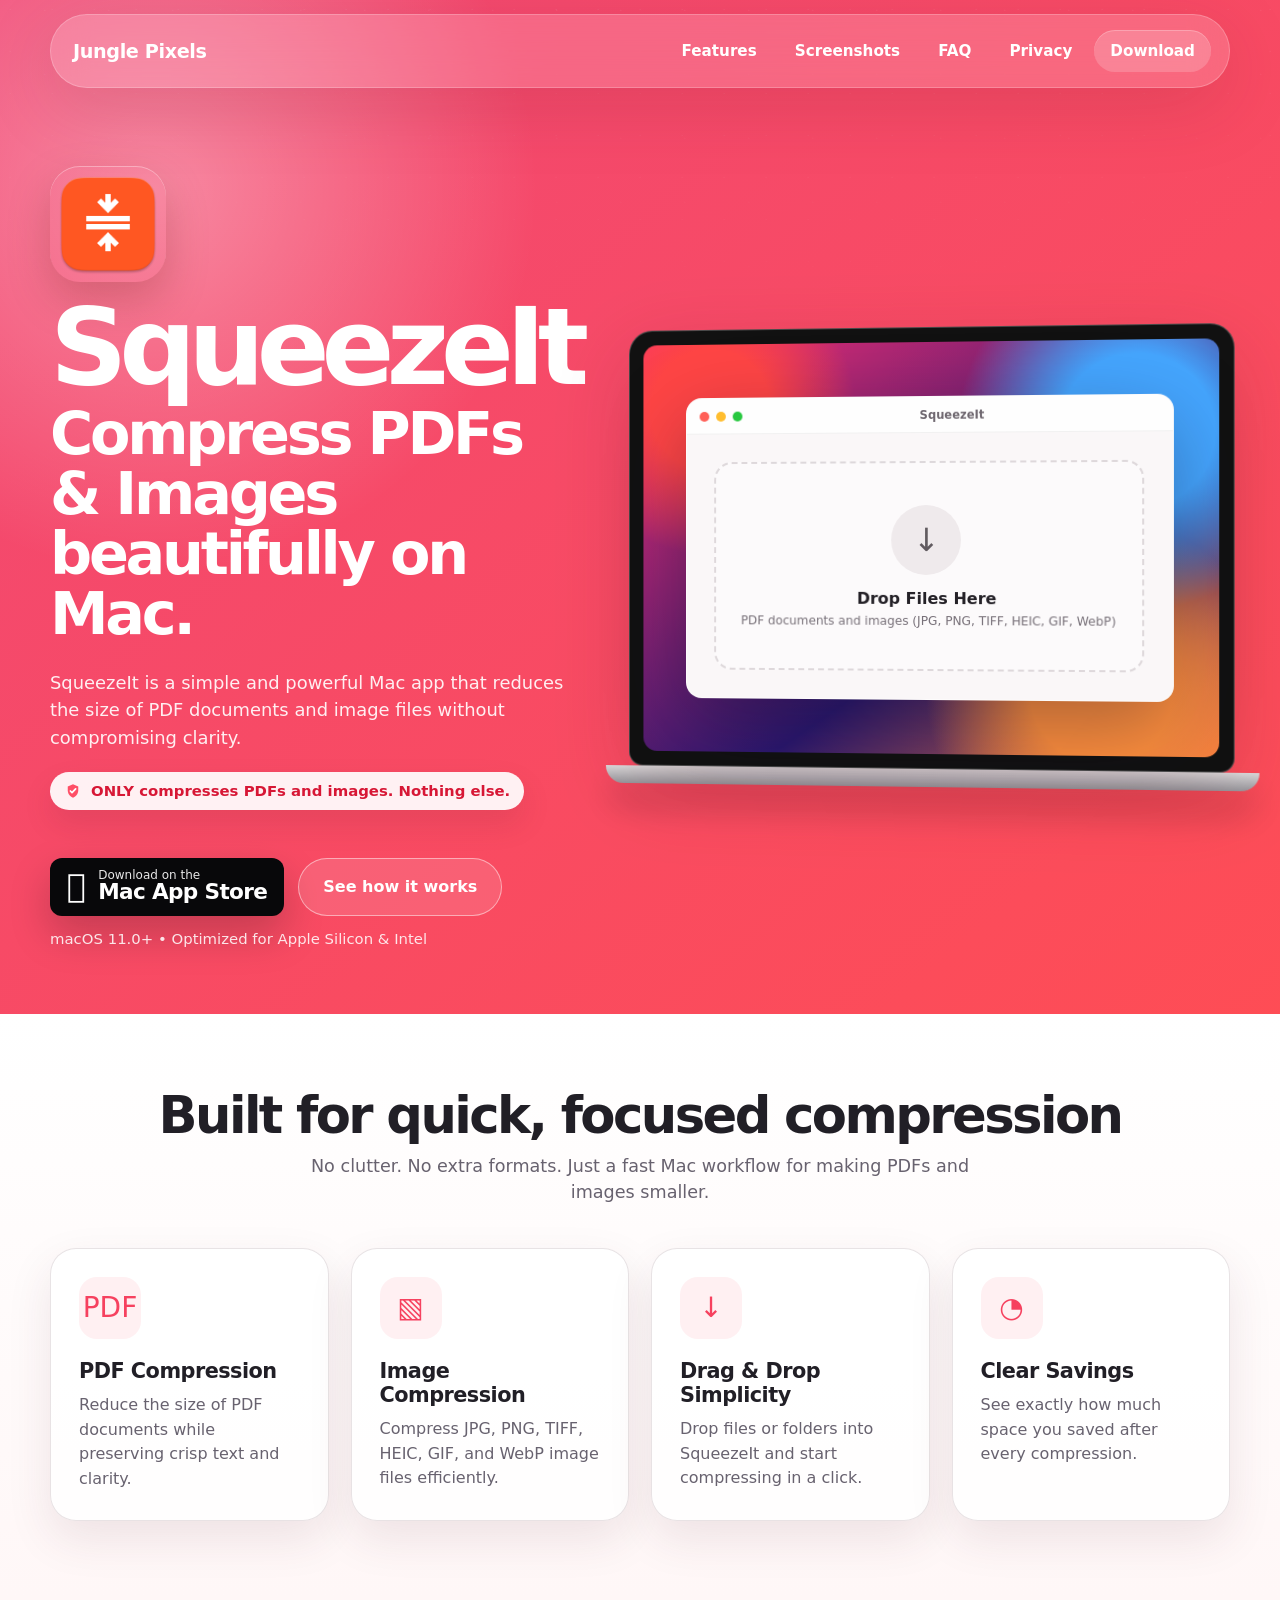
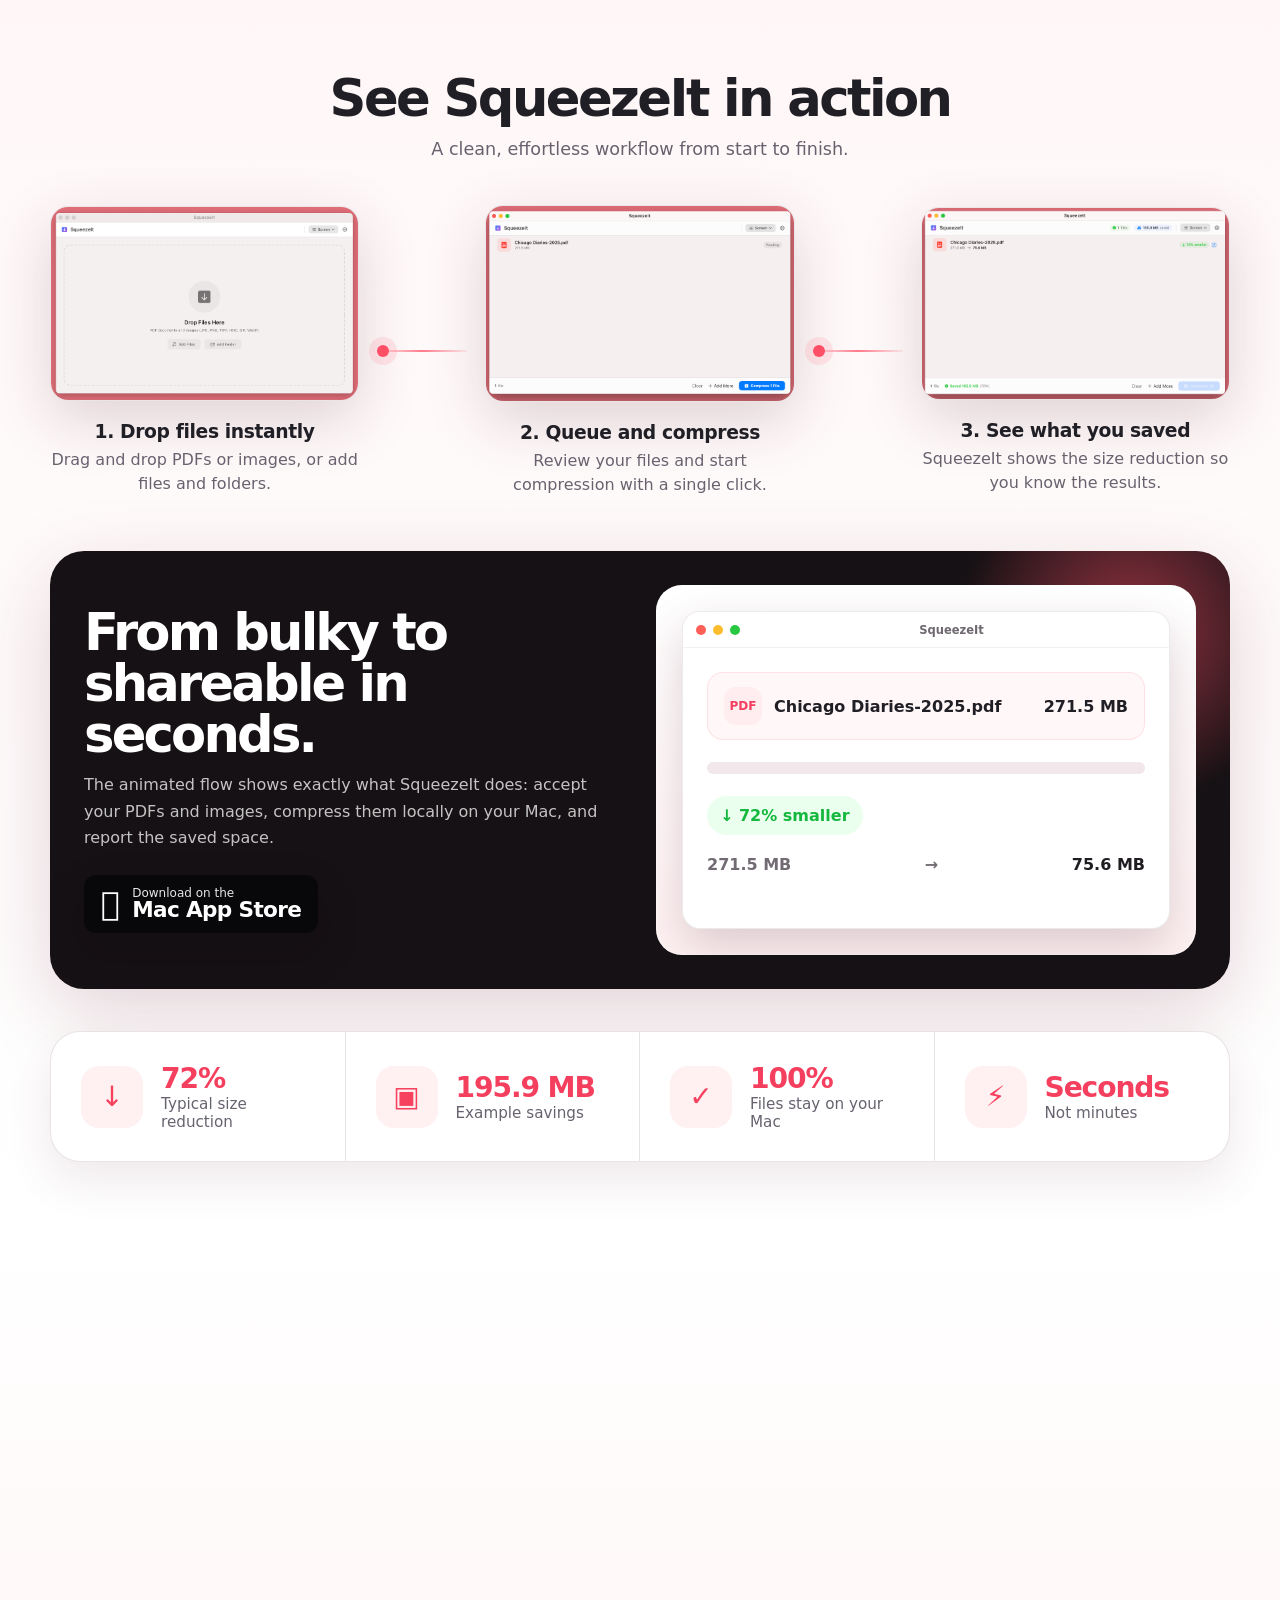
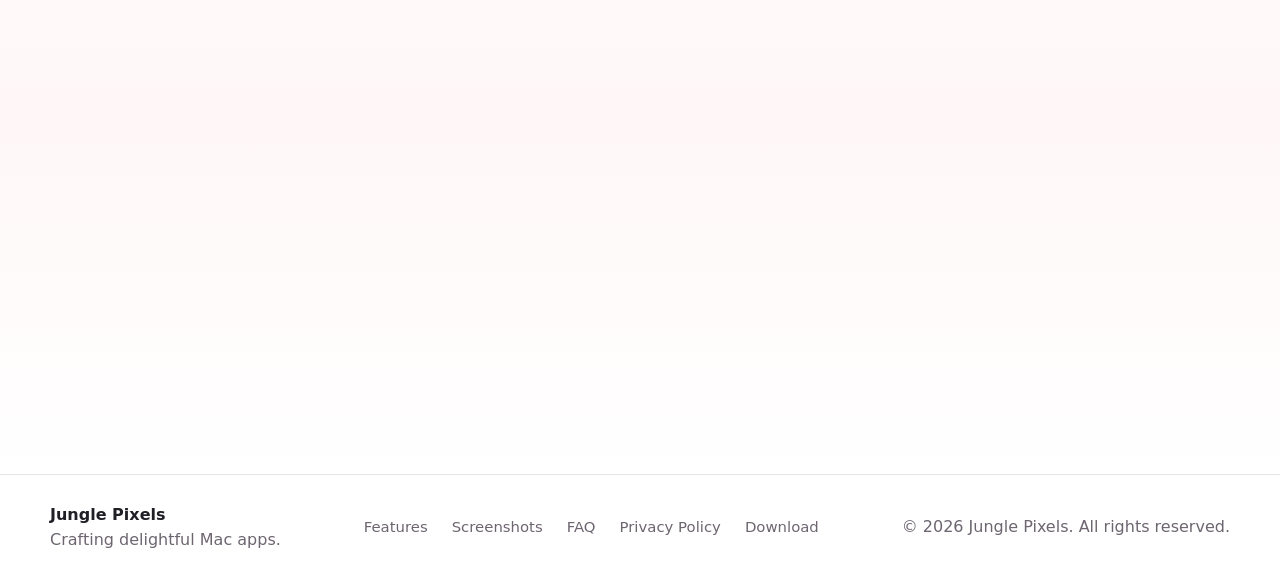
==== index.html @ d29cb360 "Update index.html" ====
<!doctype html>
<html lang="en">
<head>
  <meta charset="utf-8" />
  <meta name="viewport" content="width=device-width, initial-scale=1" />
  <meta name="description" content="SqueezeIt by Jungle Pixels compresses PDF documents and images beautifully on Mac." />
  <meta name="theme-color" content="#ff4f66" />
  <title>SqueezeIt — Compress PDFs & Images beautifully on Mac</title>

  <meta property="og:title" content="SqueezeIt — Compress PDFs & Images beautifully on Mac" />
  <meta property="og:description" content="A simple, private Mac app for reducing PDF and image file sizes in seconds." />
  <meta property="og:type" content="website" />

  <style>
    :root {
      --coral: #ff4f66;
      --coral-2: #ff6b4a;
      --orange: #ff5427;
      --rose: #ec4565;
      --ink: #211f26;
      --muted: #68626f;
      --soft: #fff5f5;
      --card: rgba(255,255,255,.84);
      --line: rgba(80, 45, 55, .13);
      --shadow: 0 24px 80px rgba(97, 24, 46, .18);
      --shadow-soft: 0 18px 45px rgba(91, 40, 55, .10);
      --radius: 30px;
      --max: 1180px;
    }

    * { box-sizing: border-box; }
    html { scroll-behavior: smooth; }
    body {
      margin: 0;
      font-family: ui-sans-serif, system-ui, -apple-system, BlinkMacSystemFont, "SF Pro Display", "Segoe UI", sans-serif;
      color: var(--ink);
      background:
        radial-gradient(circle at 12% 5%, rgba(255,255,255,.35), transparent 24rem),
        linear-gradient(140deg, #f14874 0%, #ff4d53 46%, #ff7043 100%);
      min-height: 100vh;
      overflow-x: hidden;
    }

    body::before {
      content: "";
      position: fixed;
      inset: 0;
      pointer-events: none;
      background-image:
        radial-gradient(circle at 24% 22%, rgba(255,255,255,.20), transparent 1px),
        radial-gradient(circle at 70% 16%, rgba(255,255,255,.18), transparent 1px);
      background-size: 42px 42px, 64px 64px;
      mask-image: linear-gradient(to bottom, black, transparent 48%);
      opacity: .55;
      z-index: -1;
    }

    a { color: inherit; text-decoration: none; }
    img { max-width: 100%; display: block; }
    .container { width: min(var(--max), calc(100% - 40px)); margin: 0 auto; }
    .glass {
      background: rgba(255, 255, 255, .17);
      border: 1px solid rgba(255, 255, 255, .22);
      box-shadow: 0 18px 70px rgba(128, 32, 45, .18);
      backdrop-filter: blur(18px);
    }

    /* Keeps the sticky header readable over both the bright hero and light sections. */
    .nav,
    .nav-inner,
    .nav-links a,
    .brand {
      transition: background .28s ease, color .28s ease, box-shadow .28s ease, border-color .28s ease, transform .28s ease;
    }

    .nav.scrolled .nav-inner {
      color: var(--ink);
      background: rgba(255, 255, 255, .94);
      border-color: rgba(80, 45, 55, .12);
      box-shadow: 0 18px 45px rgba(91, 40, 55, .14);
    }

    .nav.scrolled .nav-links a:hover {
      background: rgba(255, 79, 102, .10);
      color: #f43f5e;
    }

    .nav.scrolled .nav-cta {
      color: #fff;
      background: linear-gradient(135deg, var(--coral), var(--orange));
      box-shadow: 0 12px 24px rgba(255, 79, 102, .24);
    }


    .nav {
      position: sticky;
      top: 14px;
      z-index: 100;
      margin-top: 14px;
    }

    .nav-inner {
      height: 74px;
      border-radius: 999px;
      display: flex;
      align-items: center;
      justify-content: space-between;
      padding: 0 18px 0 22px;
      color: #fff;
    }

    .brand {
      display: flex;
      align-items: center;
      gap: 12px;
      font-weight: 850;
      letter-spacing: -.02em;
      font-size: 1.2rem;
    }

    .jungle-mark {
      width: 34px;
      height: 34px;
      position: relative;
      flex: 0 0 auto;
    }
    .jungle-mark svg {
      width: 100%;
      height: 100%;
      filter: drop-shadow(0 5px 12px rgba(0,0,0,.11));
    }

    .nav-links {
      display: flex;
      align-items: center;
      gap: 6px;
      font-size: .95rem;
      font-weight: 760;
    }
    .nav-links a {
      padding: 12px 16px;
      border-radius: 999px;
      transition: transform .25s ease, background .25s ease;
    }
    .nav-links a:hover {
      background: rgba(255,255,255,.15);
      transform: translateY(-1px);
    }
    .nav-cta {
      background: rgba(255,255,255,.18);
      box-shadow: inset 0 1px rgba(255,255,255,.25);
    }

    .hero {
      padding: 78px 0 66px;
      color: #fff;
    }

    .hero-grid {
      display: grid;
      grid-template-columns: .9fr 1.25fr;
      align-items: center;
      gap: 42px;
    }

    .app-icon {
      width: 116px;
      height: 116px;
      border-radius: 30px;
      box-shadow: 0 18px 42px rgba(115, 30, 25, .25), inset 0 1px rgba(255,255,255,.35);
      animation: floatY 4.8s ease-in-out infinite;
    }

    .eyebrow {
      display: inline-flex;
      align-items: center;
      gap: 9px;
      padding: 10px 14px;
      margin: 20px 0 22px;
      border-radius: 999px;
      color: #d71735;
      background: rgba(255,255,255,.92);
      font-weight: 850;
      font-size: .93rem;
      box-shadow: 0 14px 30px rgba(99, 26, 38, .12);
    }
    .eyebrow svg { width: 18px; height: 18px; }

    h1 {
      margin: 20px 0 12px;
      font-size: clamp(4rem, 8.4vw, 7.4rem);
      line-height: .84;
      letter-spacing: -.075em;
    }
    .hero h2 {
      margin: 0;
      font-size: clamp(2.1rem, 4.6vw, 4.1rem);
      line-height: 1.02;
      letter-spacing: -.055em;
      max-width: 650px;
    }
    .hero-copy {
      margin: 24px 0 0;
      max-width: 560px;
      font-size: clamp(1.08rem, 1.4vw, 1.28rem);
      line-height: 1.55;
      color: rgba(255,255,255,.91);
    }

    .cta-row {
      display: flex;
      align-items: center;
      gap: 14px;
      flex-wrap: wrap;
      margin: 26px 0 14px;
    }
    .store-badge {
      display: inline-flex;
      align-items: center;
      gap: 12px;
      background: #08080a;
      color: white;
      border-radius: 12px;
      padding: 10px 17px 11px;
      min-height: 58px;
      box-shadow: 0 18px 40px rgba(15, 9, 12, .22);
      transition: transform .25s ease, box-shadow .25s ease;
    }
    .store-badge:hover {
      transform: translateY(-2px);
      box-shadow: 0 22px 50px rgba(15, 9, 12, .30);
    }
    .apple {
      font-size: 2rem;
      line-height: 1;
    }
    .store-small { display:block; font-size: .75rem; line-height: .9; opacity:.9; }
    .store-large { display:block; font-size: 1.35rem; line-height: 1; font-weight: 760; letter-spacing:-.03em; }
    .button {
      display: inline-flex;
      align-items: center;
      justify-content: center;
      min-height: 58px;
      padding: 0 24px;
      border-radius: 999px;
      font-weight: 830;
      border: 1px solid rgba(255,255,255,.48);
      background: rgba(255,255,255,.12);
      color: #fff;
      transition: transform .25s ease, background .25s ease;
    }
    .button:hover { transform: translateY(-2px); background: rgba(255,255,255,.18); }
    .note { font-size: .93rem; color: rgba(255,255,255,.86); }

    .device-wrap {
      position: relative;
      min-height: 520px;
      display: flex;
      align-items: center;
      justify-content: center;
      perspective: 1200px;
    }
    .orb {
      position: absolute;
      border-radius: 999px;
      filter: blur(2px);
      opacity: .8;
      animation: drift 10s ease-in-out infinite;
    }
    .orb.one { width: 190px; height: 190px; background: rgba(255,255,255,.18); top: 8%; right: 9%; }
    .orb.two { width: 110px; height: 110px; background: rgba(255,224,213,.22); bottom: 16%; left: 2%; animation-delay: -3s; }

    .macbook {
      width: min(740px, 100%);
      position: relative;
      transform: rotateX(0deg) rotateY(-4deg);
      animation: heroIn 900ms cubic-bezier(.2,.9,.2,1) both, floatY 5.5s ease-in-out infinite 900ms;
      z-index: 2;
    }
    .screen {
      position: relative;
      background: #111;
      border-radius: 24px 24px 14px 14px;
      padding: 14px;
      box-shadow: var(--shadow);
      border: 1px solid rgba(255,255,255,.24);
    }
    .wallpaper {
      border-radius: 14px;
      padding: 54px 44px;
      background:
        radial-gradient(circle at 12% 16%, #ff4545 0 10%, transparent 24%),
        radial-gradient(circle at 86% 22%, #45a6ff 0 13%, transparent 30%),
        radial-gradient(circle at 80% 85%, #ff8f3d 0 12%, transparent 30%),
        linear-gradient(145deg, #f93075, #2b176f 62%, #f2773e);
    }
    .app-window {
      border-radius: 16px;
      overflow: hidden;
      background: #faf7f8;
      box-shadow: 0 26px 80px rgba(18, 14, 38, .34);
      border: 1px solid rgba(255,255,255,.64);
    }
    .window-bar {
      height: 36px;
      display: flex;
      align-items: center;
      gap: 7px;
      padding: 0 13px;
      background: rgba(255,255,255,.88);
      border-bottom: 1px solid rgba(0,0,0,.05);
    }
    .dot { width: 10px; height: 10px; border-radius: 999px; }
    .red { background:#ff5f57; } .yellow { background:#ffbd2e; } .green { background:#28c840; }
    .bar-title { margin-left: auto; margin-right: auto; color:#6f6870; font-size: .72rem; font-weight: 800; }
    .drop-zone {
      margin: 28px;
      min-height: 210px;
      border: 2px dashed rgba(130, 118, 126, .25);
      border-radius: 18px;
      display: grid;
      place-items: center;
      text-align: center;
      background: rgba(255,255,255,.38);
    }
    .drop-icon {
      width: 70px;
      height: 70px;
      margin: 0 auto 14px;
      border-radius: 50%;
      display: grid;
      place-items: center;
      background: #efeaec;
      color: #615b60;
      font-size: 2rem;
      animation: pulse 2s ease-in-out infinite;
    }
    .drop-title { color:#242127; font-weight:900; margin-bottom:6px; }
    .drop-sub { color:#777078; font-size:.76rem; }
    .base {
      height: 18px;
      width: 108%;
      margin-left: -4%;
      background: linear-gradient(180deg, #ddd, #96979c);
      border-radius: 0 0 80px 80px;
      box-shadow: 0 22px 34px rgba(31,13,20,.20);
    }

    .section {
      background: linear-gradient(180deg, #fff 0%, #fff7f7 100%);
      padding: 76px 0;
    }
    .section.alt { background: linear-gradient(180deg, #fff7f7 0%, #fff 100%); }
    .section-title {
      text-align: center;
      margin: 0 auto 12px;
      font-size: clamp(2rem, 4vw, 3.25rem);
      letter-spacing: -.05em;
      line-height: 1;
    }
    .section-sub {
      text-align: center;
      color: var(--muted);
      margin: 0 auto 42px;
      max-width: 680px;
      font-size: 1.1rem;
      line-height: 1.5;
    }

    .features {
      display: grid;
      grid-template-columns: repeat(4, 1fr);
      gap: 22px;
    }
    .card {
      background: var(--card);
      border: 1px solid var(--line);
      border-radius: 26px;
      padding: 28px;
      box-shadow: var(--shadow-soft);
      transition: transform .3s ease, box-shadow .3s ease, border-color .3s ease;
    }
    .card:hover {
      transform: translateY(-8px);
      box-shadow: 0 28px 70px rgba(91, 40, 55, .16);
      border-color: rgba(255,79,102,.26);
    }
    .feature-icon {
      width: 62px;
      height: 62px;
      border-radius: 18px;
      display: grid;
      place-items: center;
      background: #fff0f2;
      color: #f6415f;
      font-size: 1.75rem;
      margin-bottom: 20px;
    }
    .card h3 { margin: 0 0 10px; font-size: 1.3rem; letter-spacing:-.025em; }
    .card p { margin: 0; color: var(--muted); line-height: 1.55; }

    .workflow {
      display: grid;
      grid-template-columns: 1fr auto 1fr auto 1fr;
      align-items: center;
      gap: 18px;
      margin-top: 26px;
    }
    .step {
      text-align: center;
      position: relative;
    }
    .step-shot {
      border-radius: 18px;
      box-shadow: 0 20px 60px rgba(82, 35, 51, .18);
      border: 1px solid rgba(80,45,55,.12);
      overflow: hidden;
      background: white;
      transition: transform .35s ease;
    }
    .step:hover .step-shot { transform: translateY(-8px) scale(1.015); }
    .step h3 { margin: 20px 0 6px; letter-spacing:-.02em; }
    .step p { margin: 0 auto; color: var(--muted); max-width: 320px; line-height: 1.5; }
    .flow-line {
      width: 90px;
      height: 2px;
      background: linear-gradient(90deg, rgba(255,79,102,.08), rgba(255,79,102,.75), rgba(255,79,102,.08));
      position: relative;
    }
    .flow-line::after {
      content: "";
      position: absolute;
      top: -5px;
      left: 0;
      width: 12px;
      height: 12px;
      border-radius: 999px;
      background: #ff4f66;
      animation: travel 2.8s linear infinite;
      box-shadow: 0 0 0 8px rgba(255,79,102,.12);
    }

    .demo-card {
      margin-top: 54px;
      display: grid;
      grid-template-columns: 1fr 1fr;
      gap: 32px;
      align-items: center;
      background: #161114;
      color: white;
      border-radius: 34px;
      padding: 34px;
      box-shadow: var(--shadow);
      overflow: hidden;
      position: relative;
    }
    .demo-card::before {
      content:"";
      position:absolute;
      inset:-100px -80px auto auto;
      width:360px;
      height:360px;
      border-radius:999px;
      background: radial-gradient(circle, rgba(255,79,102,.55), transparent 68%);
    }
    .demo-copy { position: relative; z-index: 1; }
    .demo-copy h2 {
      margin: 0 0 12px;
      font-size: clamp(2rem, 4vw, 3.3rem);
      letter-spacing:-.055em;
      line-height:1;
    }
    .demo-copy p {
      margin:0 0 24px;
      color: rgba(255,255,255,.75);
      line-height:1.65;
      max-width: 530px;
    }
    .animation-panel {
      background: linear-gradient(180deg, #fff, #fff2f3);
      border-radius: 26px;
      padding: 26px;
      color: var(--ink);
      position: relative;
      overflow: hidden;
      box-shadow: inset 0 0 0 1px rgba(255,255,255,.38);
    }
    .mini-window {
      background:#fff;
      border-radius:18px;
      border:1px solid rgba(0,0,0,.08);
      overflow:hidden;
      box-shadow: 0 18px 45px rgba(66,24,38,.18);
    }
    .mini-stage {
      padding: 24px;
      min-height: 280px;
      position: relative;
    }
    .file-pill {
      display: flex;
      align-items: center;
      justify-content: space-between;
      gap: 12px;
      padding: 14px 16px;
      background: #fff7f8;
      border: 1px solid rgba(255,79,102,.13);
      border-radius: 16px;
      margin-bottom: 14px;
      animation: fileMove 4.4s ease-in-out infinite;
    }
    .file-left { display:flex; align-items:center; gap:12px; font-weight:850; }
    .file-icon {
      width: 38px;
      height: 38px;
      border-radius: 12px;
      background: #ffedf0;
      color: #f43f5e;
      display:grid;
      place-items:center;
      font-weight:900;
      font-size:.75rem;
    }
    .progress {
      height: 12px;
      border-radius: 999px;
      background:#f2e7ea;
      overflow:hidden;
      margin: 22px 0;
    }
    .progress span {
      display:block;
      height:100%;
      width:0%;
      background: linear-gradient(90deg, #ff4f66, #ff7043);
      border-radius: inherit;
      animation: fill 4.4s ease-in-out infinite;
    }
    .saving-pop {
      display:inline-flex;
      align-items:center;
      gap:8px;
      padding: 10px 13px;
      border-radius: 999px;
      background:#eaffed;
      color:#14b83e;
      font-weight: 900;
      animation: pop 4.4s ease-in-out infinite;
    }
    .size-row {
      display:flex;
      justify-content:space-between;
      align-items:center;
      margin-top:20px;
      color:#736b73;
      font-weight:800;
    }
    .size-row strong { color:#1f1c22; }
    .arrow-anim { animation: nudge 1.4s ease-in-out infinite; }

    .stats {
      display:grid;
      grid-template-columns: repeat(4, 1fr);
      gap: 0;
      border-radius: 30px;
      border: 1px solid var(--line);
      background: white;
      box-shadow: var(--shadow-soft);
      overflow:hidden;
      margin-top: 42px;
    }
    .stat {
      display:flex;
      align-items:center;
      gap:18px;
      padding: 30px;
      border-right: 1px solid var(--line);
    }
    .stat:last-child { border-right:0; }
    .stat .feature-icon { margin:0; flex: 0 0 auto; }
    .stat strong { display:block; font-size: clamp(1.55rem, 2.2vw, 2.15rem); color:#f43f5e; letter-spacing:-.04em; }
    .stat span { display:block; color:var(--muted); font-size:.95rem; }

    .faq-grid {
      display:grid;
      grid-template-columns: repeat(2, 1fr);
      gap: 14px 22px;
      max-width: 1100px;
      margin: 0 auto;
    }
    details {
      background: white;
      border:1px solid var(--line);
      border-radius: 18px;
      padding: 18px 20px;
      box-shadow: 0 12px 35px rgba(91, 40, 55, .08);
    }
    summary {
      cursor:pointer;
      font-weight: 900;
      letter-spacing:-.02em;
      list-style:none;
      display:flex;
      align-items:center;
      justify-content:space-between;
      gap:20px;
    }
    summary::-webkit-details-marker { display:none; }
    summary::after {
      content:"⌄";
      color: #f43f5e;
      font-size:1.25rem;
      transition: transform .25s ease;
    }
    details[open] summary::after { transform: rotate(180deg); }
    details p {
      margin: 12px 0 0;
      color: var(--muted);
      line-height:1.55;
    }

    .final-cta {
      background: linear-gradient(135deg, #e93662, #ff574f 55%, #ff7642);
      color: white;
      border-radius: 34px;
      padding: 34px;
      display:flex;
      align-items:center;
      justify-content:space-between;
      gap:28px;
      box-shadow: var(--shadow);
      overflow:hidden;
      position:relative;
    }
    .final-cta::before {
      content:"";
      position:absolute;
      inset:auto auto -80px 20%;
      width:280px;
      height:280px;
      border-radius:999px;
      background: rgba(255,255,255,.15);
      filter: blur(4px);
    }
    .final-left {
      position:relative;
      display:flex;
      align-items:center;
      gap:26px;
      z-index:1;
    }
    .final-left .app-icon { width: 100px; height: 100px; animation:none; }
    .final-cta h2 {
      margin:0;
      font-size: clamp(2rem, 4vw, 3.4rem);
      line-height:1;
      letter-spacing:-.055em;
    }
    .final-cta p { margin:10px 0 0; color:rgba(255,255,255,.84); font-size:1.08rem; }
    .final-right { position:relative; z-index:1; }

    footer {
      background:#fff;
      border-top:1px solid var(--line);
      padding:30px 0;
    }
    .footer-row {
      display:flex;
      align-items:center;
      justify-content:space-between;
      gap:24px;
      color:#6d6570;
      flex-wrap:wrap;
    }
    .footer-brand {
      display:flex;
      align-items:center;
      gap:12px;
      color:var(--ink);
      font-weight:900;
    }
    .footer-brand .jungle-mark { color: var(--ink); filter:none; }
    .footer-links { display:flex; gap:24px; font-size:.93rem; }
    .footer-links a:hover { color:#f43f5e; }

    .reveal {
      opacity: 0;
      transform: translateY(26px);
      transition: opacity .75s ease, transform .75s ease;
    }
    .reveal.visible {
      opacity: 1;
      transform: translateY(0);
    }
    .delay-1 { transition-delay:.08s; }
    .delay-2 { transition-delay:.16s; }
    .delay-3 { transition-delay:.24s; }

    @keyframes floatY {
      0%,100% { transform: translateY(0); }
      50% { transform: translateY(-12px); }
    }
    @keyframes drift {
      0%,100% { transform: translate(0,0); }
      50% { transform: translate(-20px,18px); }
    }
    @keyframes heroIn {
      from { opacity:0; transform: translateY(30px) rotateY(-10deg); }
      to { opacity:1; transform: translateY(0) rotateY(-4deg); }
    }
    @keyframes pulse {
      0%,100% { transform: scale(1); box-shadow: 0 0 0 0 rgba(97,91,96,.12); }
      50% { transform: scale(1.05); box-shadow: 0 0 0 14px rgba(97,91,96,.08); }
    }
    @keyframes travel {
      from { transform: translateX(0); }
      to { transform: translateX(90px); }
    }
    @keyframes fill {
      0%, 16% { width: 0%; }
      58%, 100% { width: 72%; }
    }
    @keyframes fileMove {
      0%, 18% { transform: translateY(0); opacity:.7; }
      34%, 100% { transform: translateY(-2px); opacity:1; }
    }
    @keyframes pop {
      0%, 54% { transform: translateY(10px) scale(.88); opacity:0; }
      66%, 100% { transform: translateY(0) scale(1); opacity:1; }
    }
    @keyframes nudge {
      0%,100% { transform: translateX(0); }
      50% { transform: translateX(6px); }
    }

    @media (max-width: 980px) {
      .container { width: min(100% - 28px, var(--max)); }
      .hero { padding-top: 48px; }
      .hero-grid, .demo-card {
        grid-template-columns: 1fr;
      }
      .device-wrap { min-height: auto; }
      .features { grid-template-columns: repeat(2, 1fr); }
      .workflow {
        grid-template-columns: 1fr;
      }
      .flow-line {
        width: 2px;
        height: 54px;
        justify-self:center;
      }
      .flow-line::after {
        left: -5px;
        top: 0;
        animation-name: travelDown;
      }
      @keyframes travelDown {
        from { transform: translateY(0); }
        to { transform: translateY(54px); }
      }
      .stats { grid-template-columns: repeat(2, 1fr); }
      .stat { border-right:0; border-bottom:1px solid var(--line); }
      .stat:nth-child(odd) { border-right:1px solid var(--line); }
      .stat:nth-last-child(-n+2) { border-bottom:0; }
      .faq-grid { grid-template-columns: 1fr; }
    }

    @media (max-width: 720px) {
      .nav { top: 8px; margin-top: 8px; }
      .nav-inner {
        height: auto;
        border-radius: 26px;
        padding: 16px;
        align-items: flex-start;
        gap: 12px;
      }
      .nav-links {
        width: 100%;
        justify-content: space-between;
        overflow-x: auto;
        padding-bottom: 2px;
      }
      .nav-inner, .final-cta, .final-left {
        flex-direction: column;
        align-items: flex-start;
      }
      h1 { font-size: clamp(3.4rem, 17vw, 5.5rem); }
      .hero h2 { font-size: clamp(2rem, 9vw, 3.1rem); }
      .wallpaper { padding: 24px 18px; }
      .drop-zone { margin: 16px; min-height: 180px; }
      .features, .stats {
        grid-template-columns: 1fr;
      }
      .stat, .stat:nth-child(odd) {
        border-right:0;
        border-bottom:1px solid var(--line);
      }
      .stat:last-child { border-bottom:0; }
      .section { padding: 58px 0; }
      .card, .demo-card, .final-cta { border-radius: 24px; padding: 24px; }
      .final-left .app-icon { width: 82px; height: 82px; }
      .footer-row { align-items:flex-start; flex-direction:column; }
      .footer-links { flex-wrap:wrap; }
    }

    @media (prefers-reduced-motion: reduce) {
      *, *::before, *::after {
        animation-duration: .001ms !important;
        animation-iteration-count: 1 !important;
        scroll-behavior: auto !important;
        transition-duration: .001ms !important;
      }
    }
  </style>
</head>

<body>
  <header class="nav container">
    <div class="nav-inner glass">
      <a class="brand" href="#top" aria-label="Jungle Pixels home">
        <span>Jungle Pixels</span>
      </a>
      <nav class="nav-links" aria-label="Primary navigation">
        <a href="#features">Features</a>
        <a href="#screenshots">Screenshots</a>
        <a href="#faq">FAQ</a>
        <a href="/privacy.html">Privacy</a>
        <a class="nav-cta" href="#download">Download</a>
      </nav>
    </div>
  </header>

  <main id="top">
    <section class="hero">
      <div class="container hero-grid">
        <div class="hero-copy-wrap reveal visible">
          <img class="app-icon" src="[data-uri]" alt="SqueezeIt app icon" />
          <h1>SqueezeIt</h1>
          <h2>Compress PDFs &amp; Images beautifully on Mac.</h2>
          <p class="hero-copy">
            SqueezeIt is a simple and powerful Mac app that reduces the size of PDF documents and image files without compromising clarity.
          </p>
          <div class="eyebrow" role="note">
            <svg viewBox="0 0 24 24" fill="none" aria-hidden="true">
              <path d="M12 3l7 3v5c0 4.6-2.9 8.5-7 10-4.1-1.5-7-5.4-7-10V6l7-3z" fill="#ff4f66"/>
              <path d="M8.5 12l2.2 2.2 4.8-5" stroke="white" stroke-width="2.3" stroke-linecap="round" stroke-linejoin="round"/>
            </svg>
            ONLY compresses PDFs and images. Nothing else.
          </div>
          <div class="cta-row">
            <a class="store-badge" href="#" aria-label="Download SqueezeIt on the Mac App Store">
              <span class="apple" aria-hidden="true"></span>
              <span><span class="store-small">Download on the</span><span class="store-large">Mac App Store</span></span>
            </a>
            <a class="button" href="#screenshots">See how it works</a>
          </div>
          <div class="note">macOS 11.0+ • Optimized for Apple Silicon &amp; Intel</div>
        </div>

        <div class="device-wrap" aria-label="SqueezeIt app preview">
          <span class="orb one"></span>
          <span class="orb two"></span>
          <div class="macbook">
            <div class="screen">
              <div class="wallpaper">
                <div class="app-window" aria-hidden="true">
                  <div class="window-bar">
                    <span class="dot red"></span><span class="dot yellow"></span><span class="dot green"></span>
                    <span class="bar-title">SqueezeIt</span>
                  </div>
                  <div class="drop-zone">
                    <div>
                      <div class="drop-icon">↓</div>
                      <div class="drop-title">Drop Files Here</div>
                      <div class="drop-sub">PDF documents and images (JPG, PNG, TIFF, HEIC, GIF, WebP)</div>
                    </div>
                  </div>
                </div>
              </div>
            </div>
            <div class="base"></div>
          </div>
        </div>
      </div>
    </section>

    <section class="section" id="features">
      <div class="container">
        <h2 class="section-title reveal">Built for quick, focused compression</h2>
        <p class="section-sub reveal delay-1">No clutter. No extra formats. Just a fast Mac workflow for making PDFs and images smaller.</p>

        <div class="features">
          <article class="card reveal">
            <div class="feature-icon">PDF</div>
            <h3>PDF Compression</h3>
            <p>Reduce the size of PDF documents while preserving crisp text and clarity.</p>
          </article>
          <article class="card reveal delay-1">
            <div class="feature-icon">▧</div>
            <h3>Image Compression</h3>
            <p>Compress JPG, PNG, TIFF, HEIC, GIF, and WebP image files efficiently.</p>
          </article>
          <article class="card reveal delay-2">
            <div class="feature-icon">↓</div>
            <h3>Drag &amp; Drop Simplicity</h3>
            <p>Drop files or folders into SqueezeIt and start compressing in a click.</p>
          </article>
          <article class="card reveal delay-3">
            <div class="feature-icon">◔</div>
            <h3>Clear Savings</h3>
            <p>See exactly how much space you saved after every compression.</p>
          </article>
        </div>
      </div>
    </section>

    <section class="section alt" id="screenshots">
      <div class="container">
        <h2 class="section-title reveal">See SqueezeIt in action</h2>
        <p class="section-sub reveal delay-1">A clean, effortless workflow from start to finish.</p>

        <div class="workflow">
          <article class="step reveal">
            <div class="step-shot"><img src="[data-uri]" alt="SqueezeIt drop files screen" /></div>
            <h3>1. Drop files instantly</h3>
            <p>Drag and drop PDFs or images, or add files and folders.</p>
          </article>
          <div class="flow-line reveal delay-1" aria-hidden="true"></div>
          <article class="step reveal delay-1">
            <div class="step-shot"><img src="[data-uri]" alt="SqueezeIt pending file queue screen" /></div>
            <h3>2. Queue and compress</h3>
            <p>Review your files and start compression with a single click.</p>
          </article>
          <div class="flow-line reveal delay-2" aria-hidden="true"></div>
          <article class="step reveal delay-2">
            <div class="step-shot"><img src="[data-uri]" alt="SqueezeIt completed compression savings screen" /></div>
            <h3>3. See what you saved</h3>
            <p>SqueezeIt shows the size reduction so you know the results.</p>
          </article>
        </div>

        <div class="demo-card reveal">
          <div class="demo-copy">
            <h2>From bulky to shareable in seconds.</h2>
            <p>
              The animated flow shows exactly what SqueezeIt does: accept your PDFs and images, compress them locally on your Mac, and report the saved space.
            </p>
            <a class="store-badge" href="#" aria-label="Download SqueezeIt on the Mac App Store">
              <span class="apple" aria-hidden="true"></span>
              <span><span class="store-small">Download on the</span><span class="store-large">Mac App Store</span></span>
            </a>
          </div>

          <div class="animation-panel" aria-label="Animated compression demo">
            <div class="mini-window">
              <div class="window-bar">
                <span class="dot red"></span><span class="dot yellow"></span><span class="dot green"></span>
                <span class="bar-title">SqueezeIt</span>
              </div>
              <div class="mini-stage">
                <div class="file-pill">
                  <div class="file-left"><span class="file-icon">PDF</span><span>Chicago Diaries-2025.pdf</span></div>
                  <strong>271.5 MB</strong>
                </div>
                <div class="progress"><span></span></div>
                <div class="saving-pop">↓ 72% smaller</div>
                <div class="size-row">
                  <span>271.5 MB</span>
                  <span class="arrow-anim">→</span>
                  <strong>75.6 MB</strong>
                </div>
              </div>
            </div>
          </div>
        </div>

        <div class="stats reveal">
          <div class="stat"><div class="feature-icon">↓</div><div><strong>72%</strong><span>Typical size reduction</span></div></div>
          <div class="stat"><div class="feature-icon">▣</div><div><strong>195.9 MB</strong><span>Example savings</span></div></div>
          <div class="stat"><div class="feature-icon">✓</div><div><strong>100%</strong><span>Files stay on your Mac</span></div></div>
          <div class="stat"><div class="feature-icon">⚡</div><div><strong>Seconds</strong><span>Not minutes</span></div></div>
        </div>
      </div>
    </section>

    <section class="section" id="faq">
      <div class="container">
        <h2 class="section-title reveal">Frequently Asked Questions</h2>
        <p class="section-sub reveal delay-1">Everything you need to know before downloading SqueezeIt.</p>

        <div class="faq-grid">
          <details open class="reveal">
            <summary>What files can SqueezeIt compress?</summary>
            <p>PDF documents and images including JPG, PNG, TIFF, HEIC, GIF, and WebP.</p>
          </details>
          <details class="reveal delay-1">
            <summary>Is SqueezeIt free to try?</summary>
            <p>Use this section to describe your App Store pricing, trial, or one-time purchase details.</p>
          </details>
          <details class="reveal delay-2">
            <summary>Does SqueezeIt reduce image and PDF quality?</summary>
            <p>SqueezeIt is designed to reduce file size while keeping files clear and practical for sharing.</p>
          </details>
          <details class="reveal delay-3">
            <summary>Where are my files processed?</summary>
            <p>Your files stay on your Mac during compression, keeping the workflow simple and private.</p>
          </details>
        </div>
      </div>
    </section>

    <section class="section alt" id="download">
      <div class="container">
        <div class="final-cta reveal">
          <div class="final-left">
            <img class="app-icon" src="[data-uri]" alt="SqueezeIt app icon" />
            <div>
              <h2>Make your PDFs &amp; Images smaller. Effortlessly.</h2>
              <p>Download SqueezeIt today and start saving space in just a few clicks.</p>
            </div>
          </div>
          <div class="final-right">
            <a class="store-badge" href="#" aria-label="Download SqueezeIt on the Mac App Store">
              <span class="apple" aria-hidden="true"></span>
              <span><span class="store-small">Download on the</span><span class="store-large">Mac App Store</span></span>
            </a>
            <div class="note" style="margin-top:12px">macOS 11.0+ • Optimized for Apple Silicon &amp; Intel</div>
          </div>
        </div>
      </div>
    </section>
  </main>

  <footer>
    <div class="container footer-row">
      <div>
        <div class="footer-brand">
          <span>Jungle Pixels</span>
        </div>
        <div style="margin-top:6px">Crafting delightful Mac apps.</div>
      </div>
      <nav class="footer-links" aria-label="Footer navigation">
        <a href="#features">Features</a>
        <a href="#screenshots">Screenshots</a>
        <a href="#faq">FAQ</a>
        <a href="/privacy.html">Privacy Policy</a>
        <a href="#download">Download</a>
      </nav>
      <div>© 2026 Jungle Pixels. All rights reserved.</div>
    </div>
  </footer>

  <script>
    const observer = new IntersectionObserver((entries) => {
      for (const entry of entries) {
        if (entry.isIntersecting) {
          entry.target.classList.add('visible');
          observer.unobserve(entry.target);
        }
      }
    }, { threshold: 0.14 });

    document.querySelectorAll('.reveal:not(.visible)').forEach((el) => observer.observe(el));


    const siteHeader = document.querySelector('.nav');
    const updateHeaderState = () => {
      if (!siteHeader) return;
      siteHeader.classList.toggle('scrolled', window.scrollY > 48);
    };
    updateHeaderState();
    window.addEventListener('scroll', updateHeaderState, { passive: true });

    document.querySelectorAll('a[href="#"]').forEach((link) => {
      link.addEventListener('click', (event) => {
        event.preventDefault();
        alert('Replace this placeholder with your Mac App Store URL.');
      });
    });
  </script>
</body>
</html>
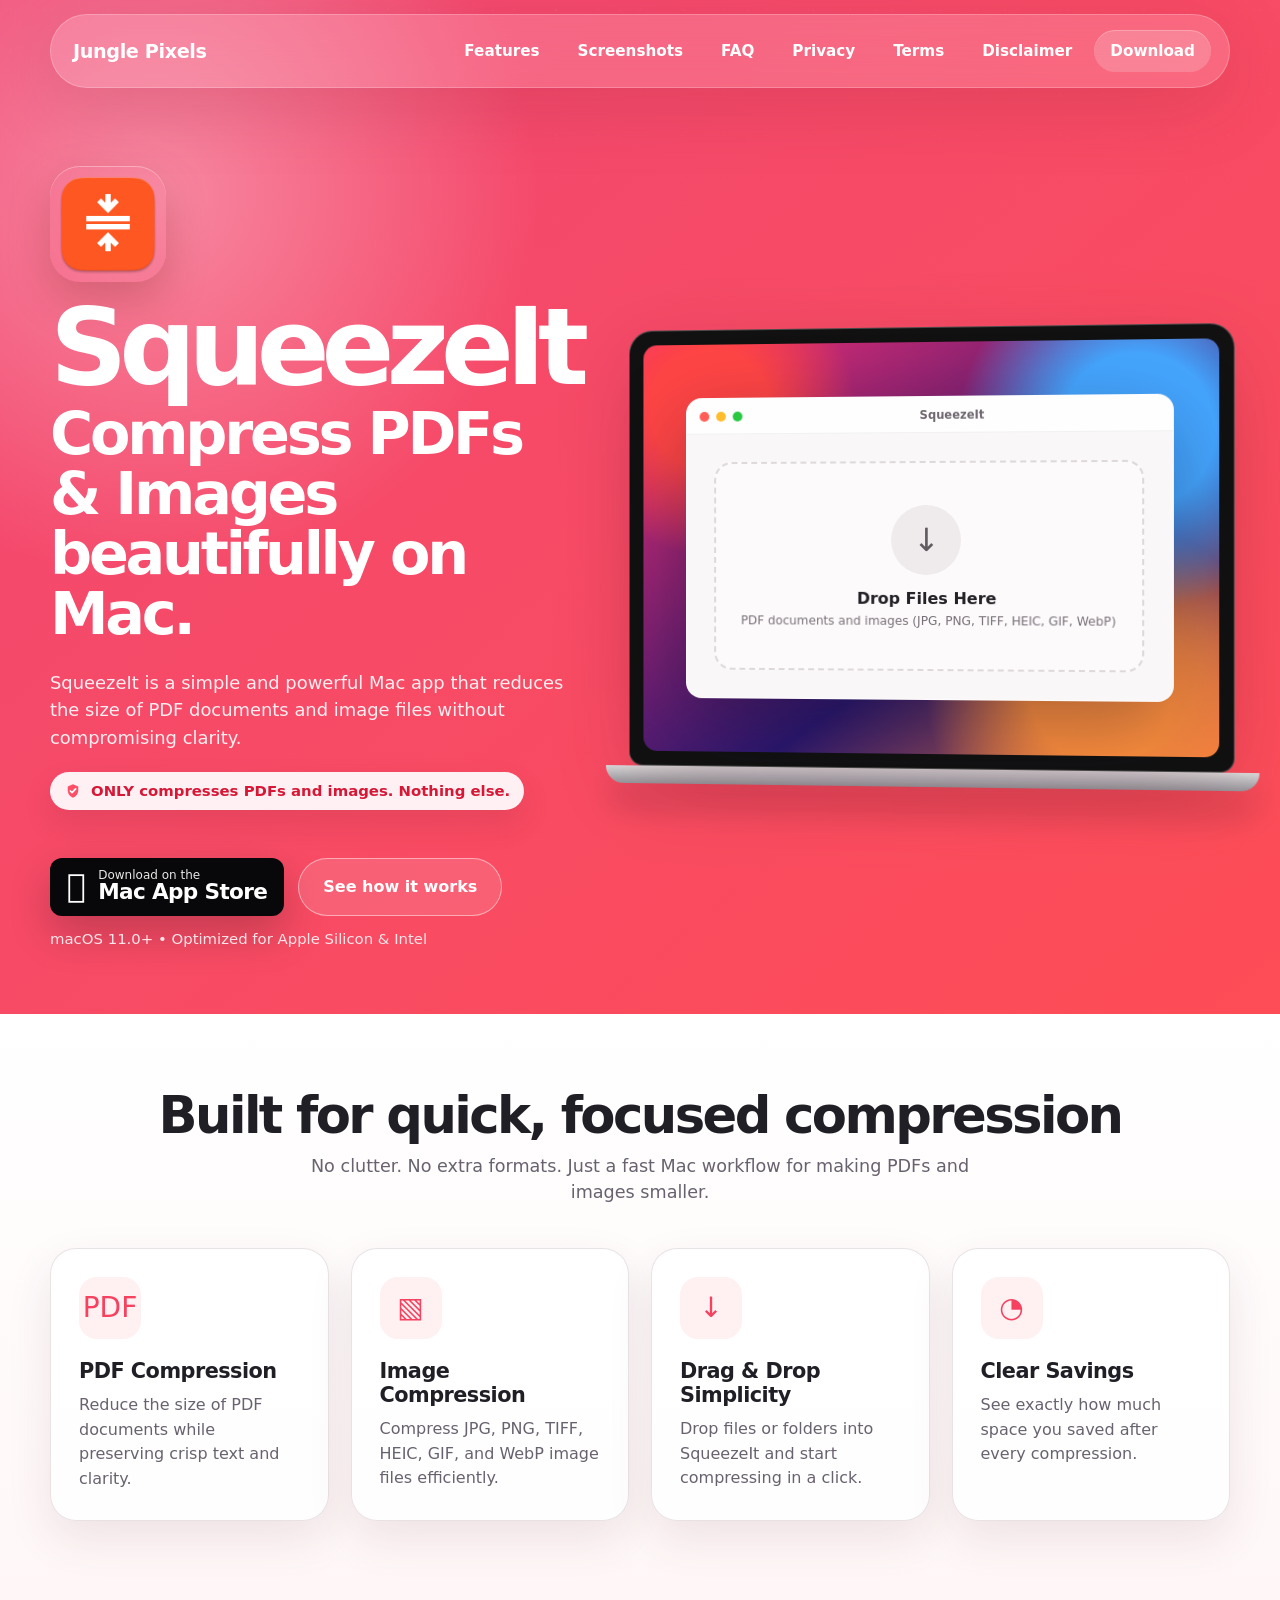
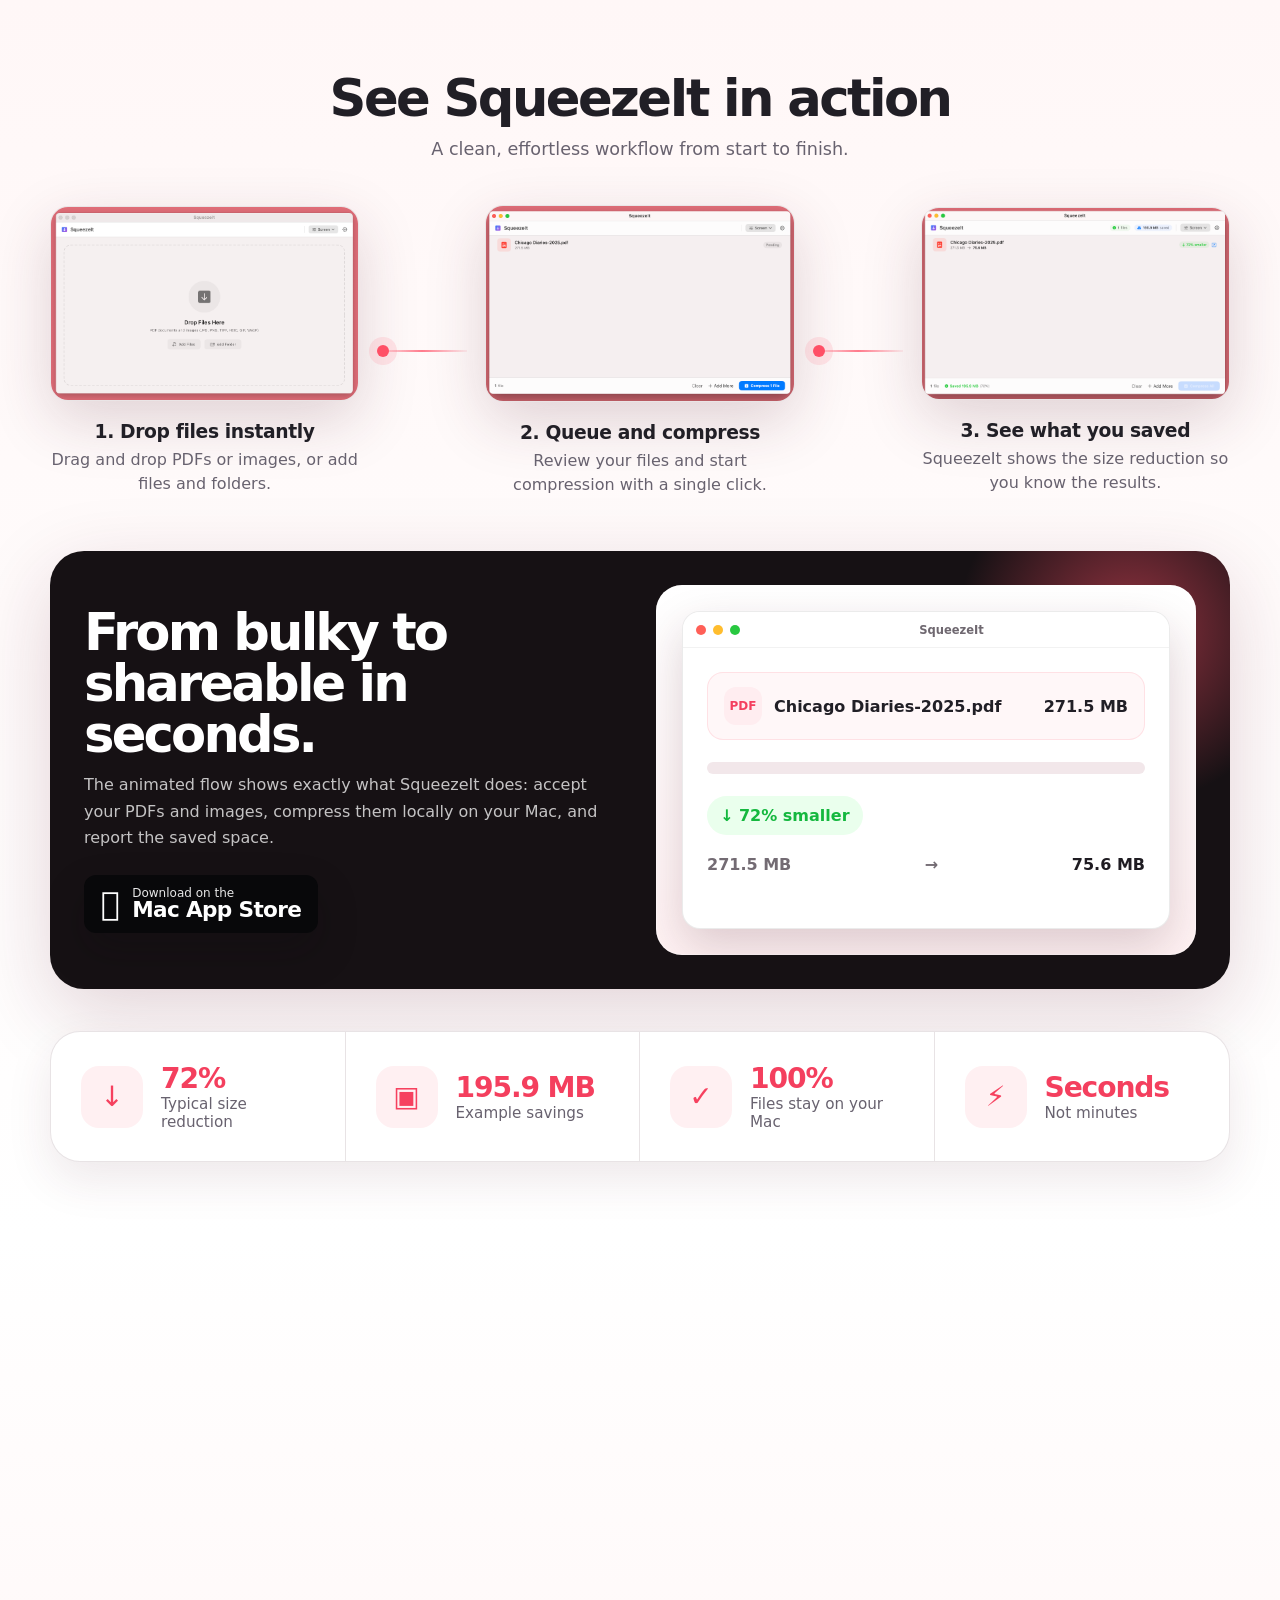
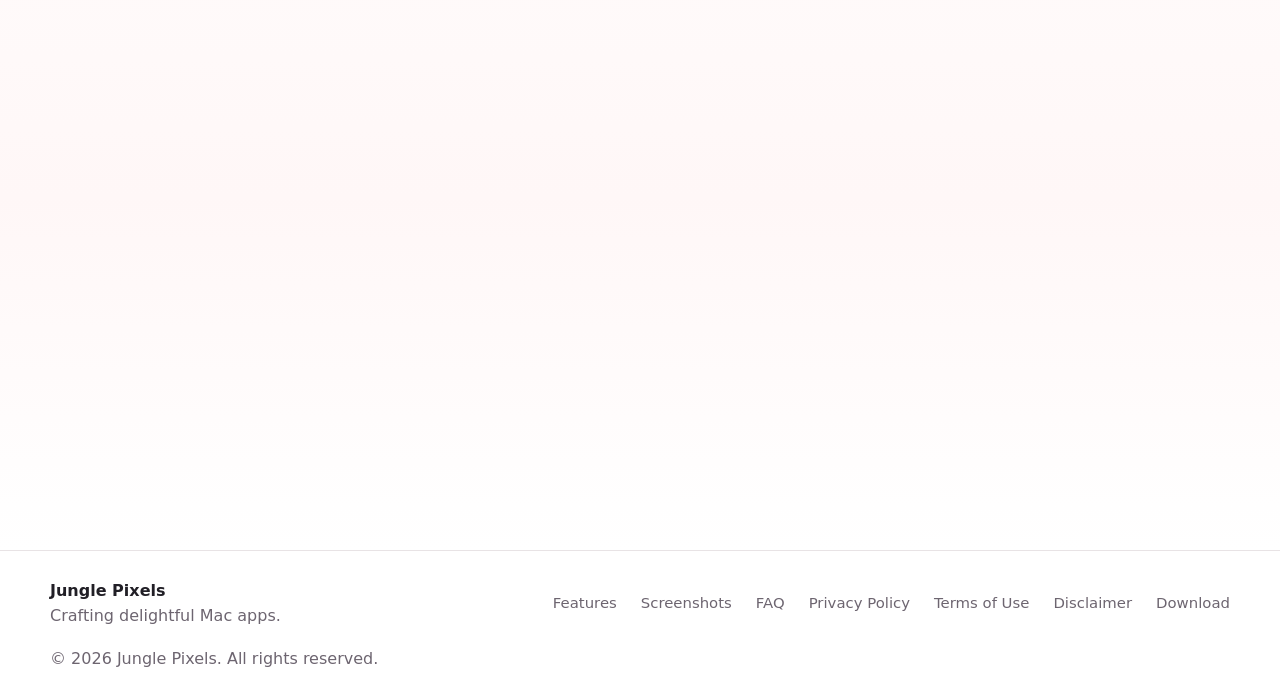
==== commit 9efe12a8: "Add Terms of use and disclaimers" ====
--- a/index.html
+++ b/index.html
@@ -825,6 +825,8 @@
         <a href="#screenshots">Screenshots</a>
         <a href="#faq">FAQ</a>
         <a href="/privacy.html">Privacy</a>
+        <a href="/terms-of-use.html">Terms</a>
+        <a href="/disclaimer.html">Disclaimer</a>
         <a class="nav-cta" href="#download">Download</a>
       </nav>
     </div>
@@ -994,8 +996,8 @@
             <p>PDF documents and images including JPG, PNG, TIFF, HEIC, GIF, and WebP.</p>
           </details>
           <details class="reveal delay-1">
-            <summary>Is SqueezeIt free to try?</summary>
-            <p>Use this section to describe your App Store pricing, trial, or one-time purchase details.</p>
+            <summary>Is SqueezeIt free to download?</summary>
+            <p>Yes, this app is free to download from the app store.</p>
           </details>
           <details class="reveal delay-2">
             <summary>Does SqueezeIt reduce image and PDF quality?</summary>
@@ -1004,6 +1006,14 @@
           <details class="reveal delay-3">
             <summary>Where are my files processed?</summary>
             <p>Your files stay on your Mac during compression, keeping the workflow simple and private.</p>
+          </details>
+          <details class="reveal">
+            <summary>Does the app use third-party tools for compression?</summary>
+            <p>No. SqueezeIt uses only Apple's built-in tools that come with macOS. The compression happens using native Apple technology—the same reliable tools your Mac already has. There are no external programs or third-party services involved, so you can trust that everything stays within Apple's ecosystem.</p>
+          </details>
+          <details class="reveal delay-1">
+            <summary>Are there privacy risks with file conversion?</summary>
+            <p>No privacy risks at all. Your files never leave your computer—everything happens locally on your Mac, with no internet uploads or cloud services involved. You also have the option to strip away hidden information from your files, like photo location data or PDF comments, giving you complete control over what gets shared.</p>
           </details>
         </div>
       </div>
@@ -1044,6 +1054,8 @@
         <a href="#screenshots">Screenshots</a>
         <a href="#faq">FAQ</a>
         <a href="/privacy.html">Privacy Policy</a>
+        <a href="/terms-of-use.html">Terms of Use</a>
+        <a href="/disclaimer.html">Disclaimer</a>
         <a href="#download">Download</a>
       </nav>
       <div>© 2026 Jungle Pixels. All rights reserved.</div>
@@ -1074,7 +1086,7 @@
     document.querySelectorAll('a[href="#"]').forEach((link) => {
       link.addEventListener('click', (event) => {
         event.preventDefault();
-        alert('Replace this placeholder with your Mac App Store URL.');
+        alert('Please open your Mac App Store to download this app');
       });
     });
   </script>
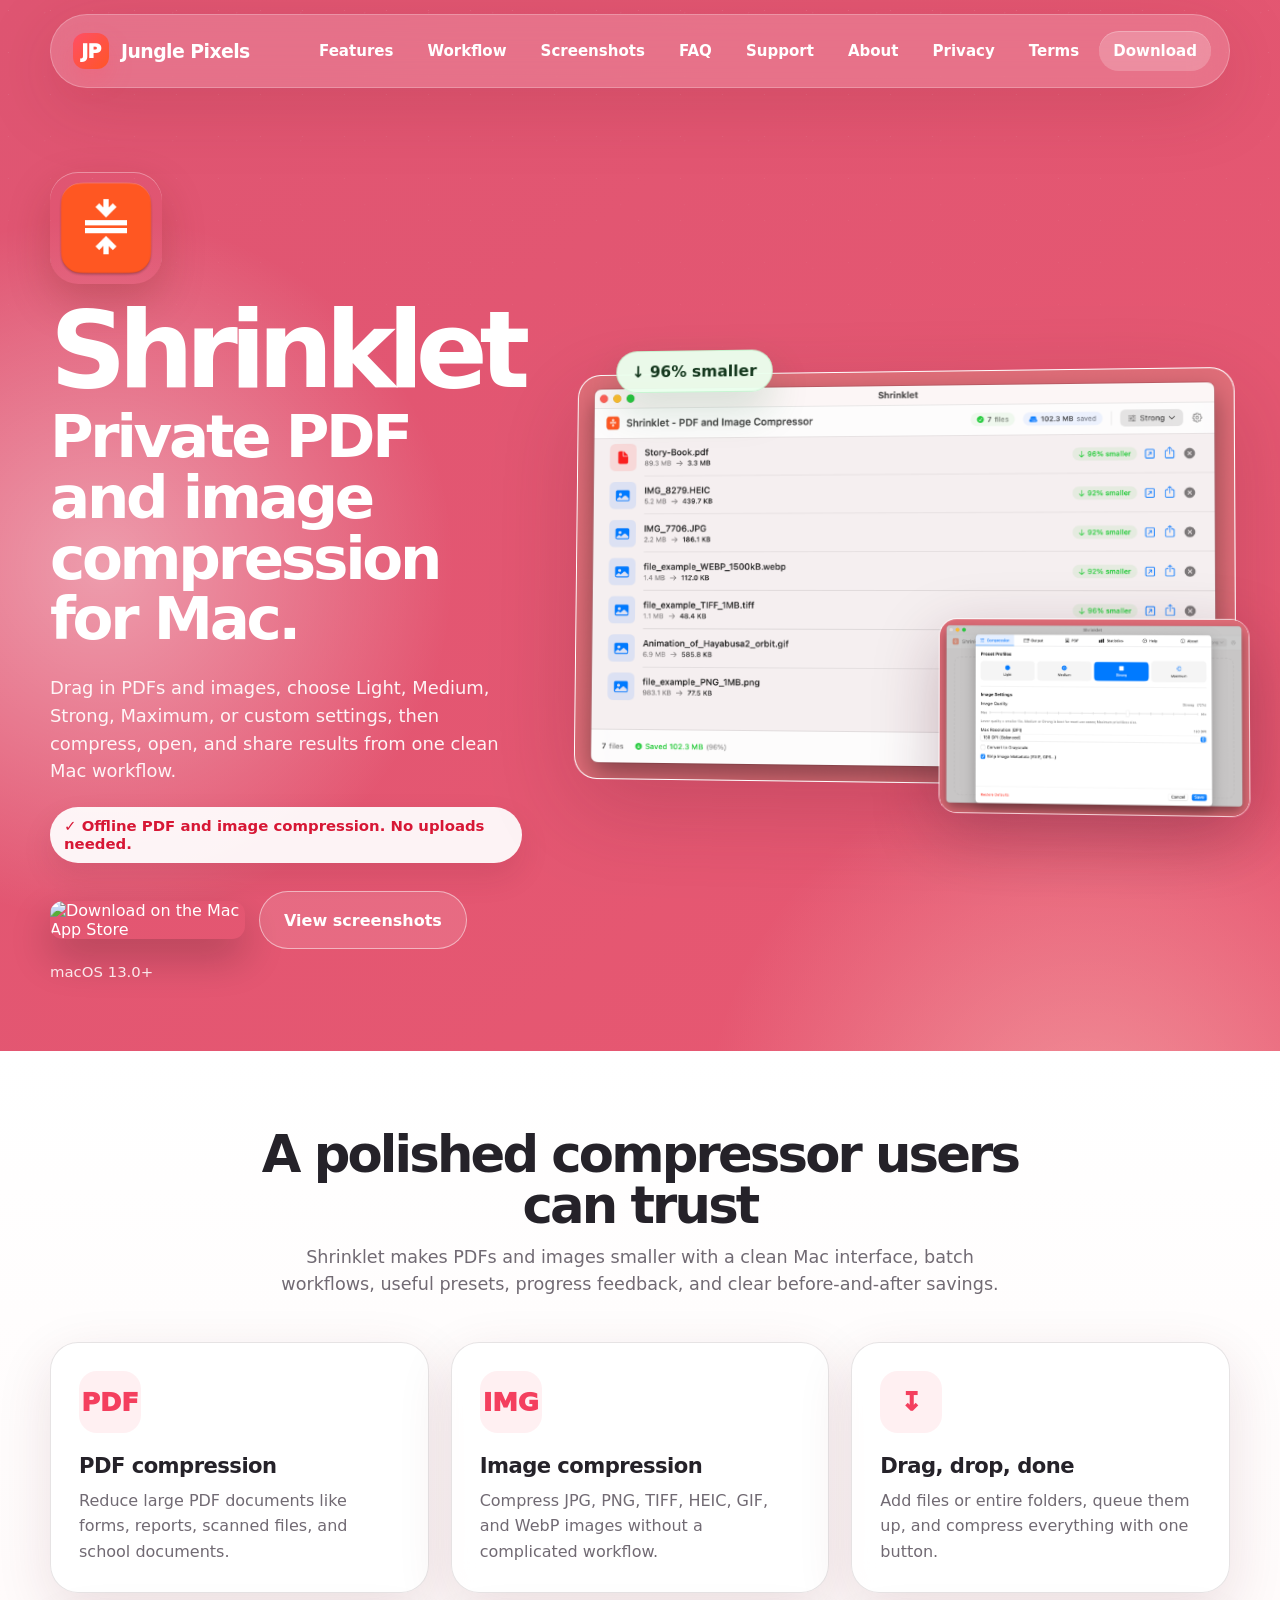
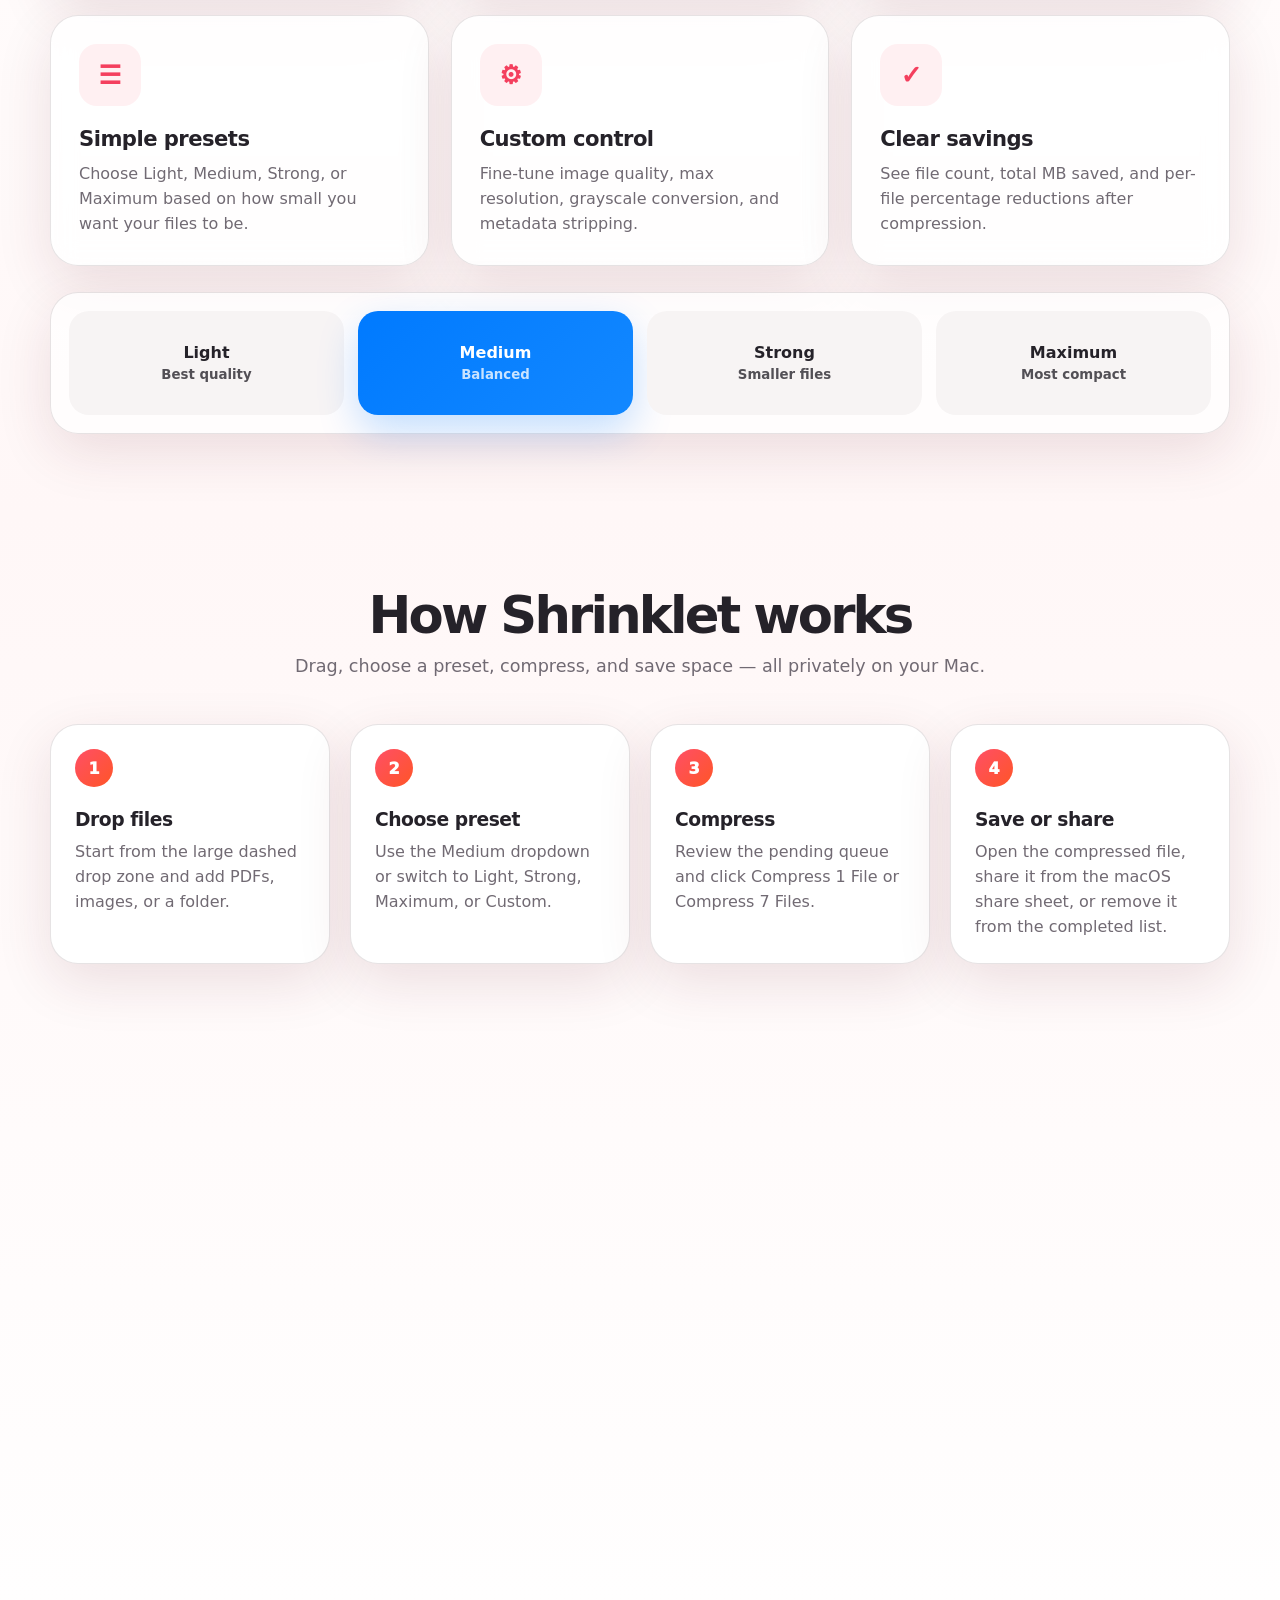
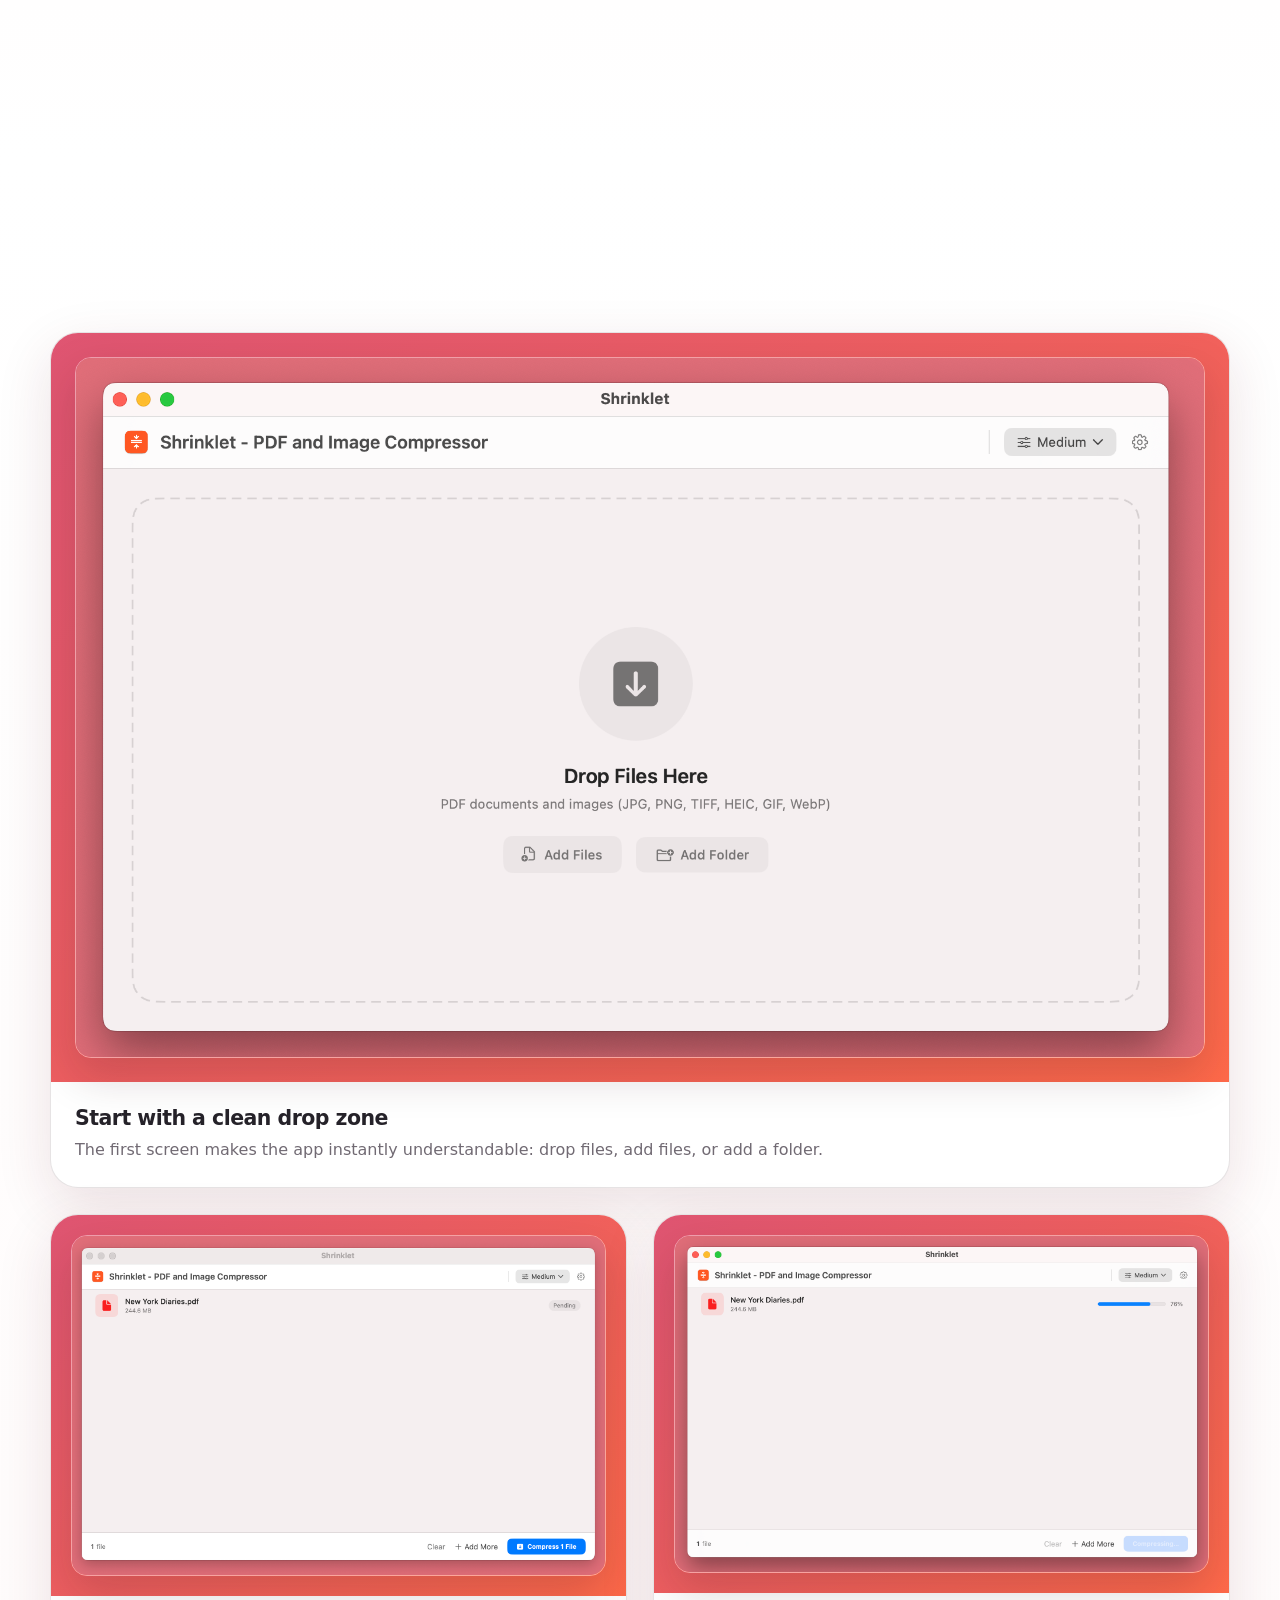
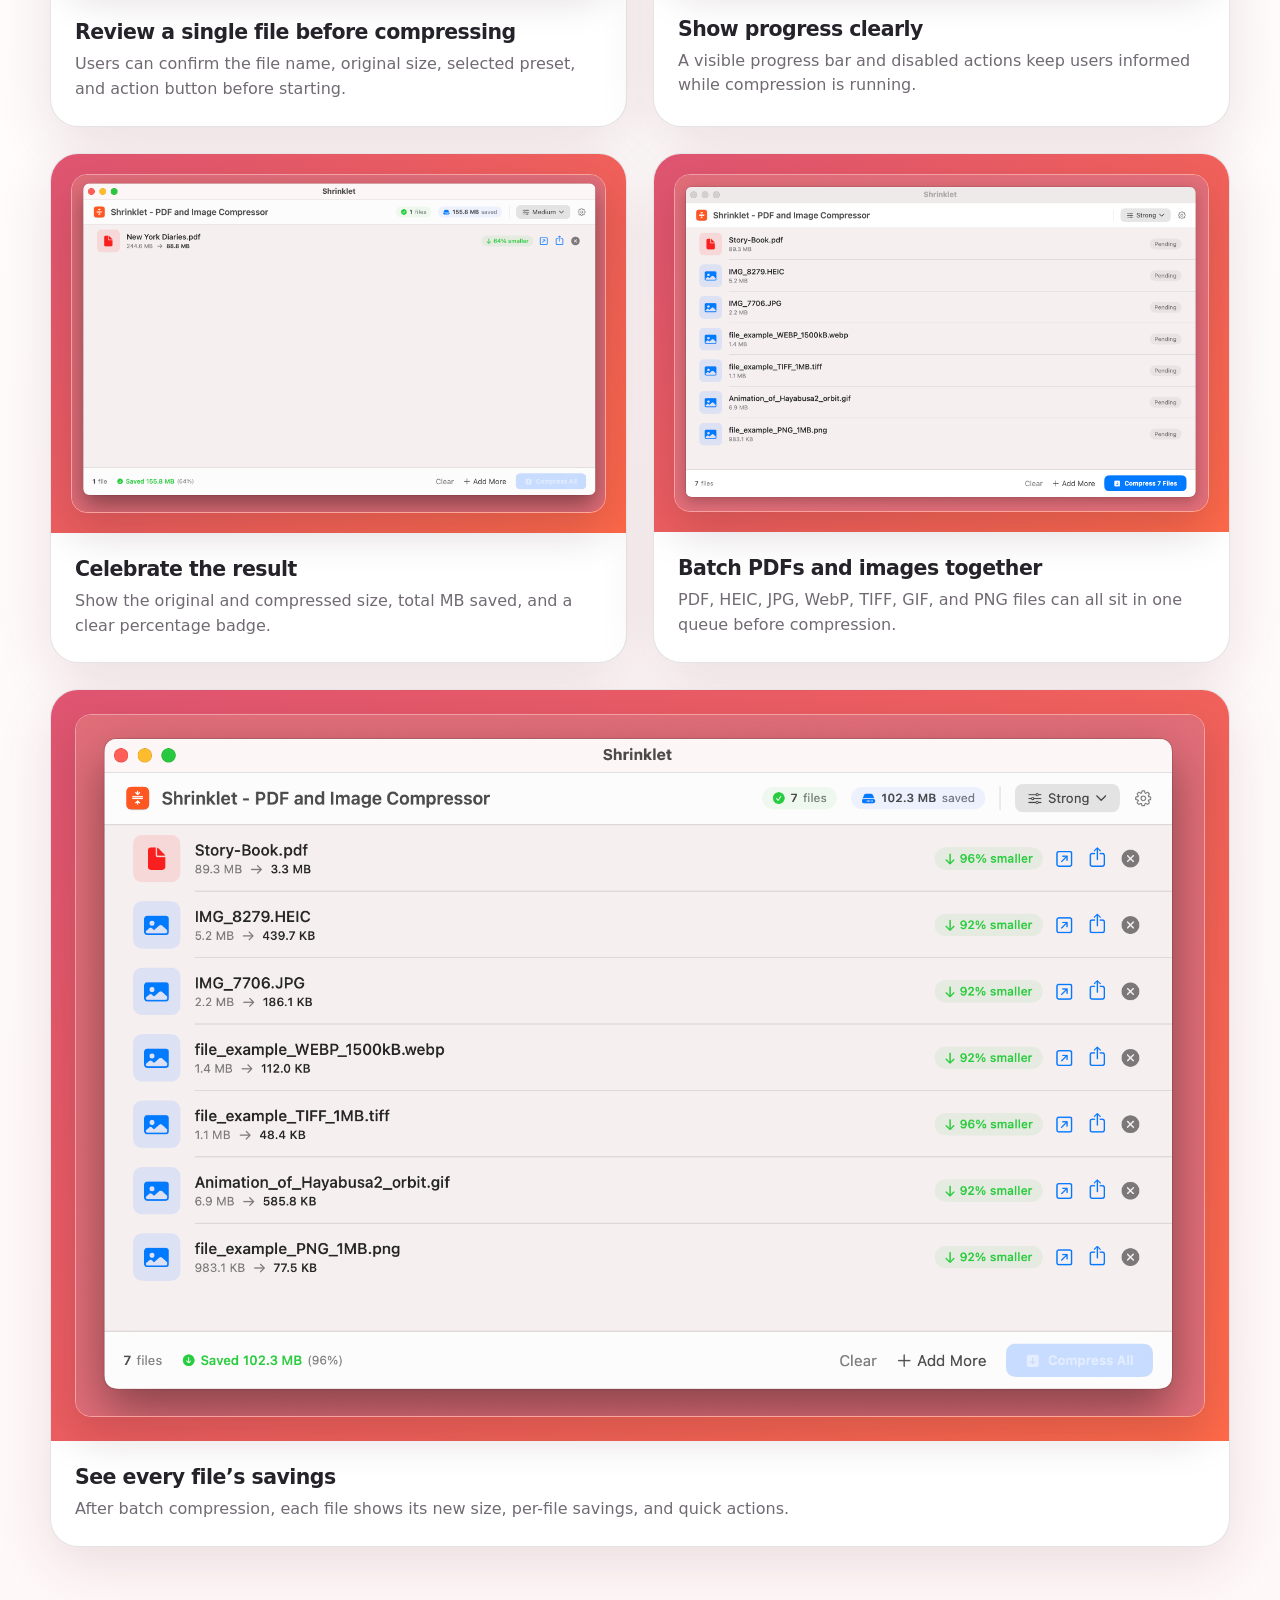
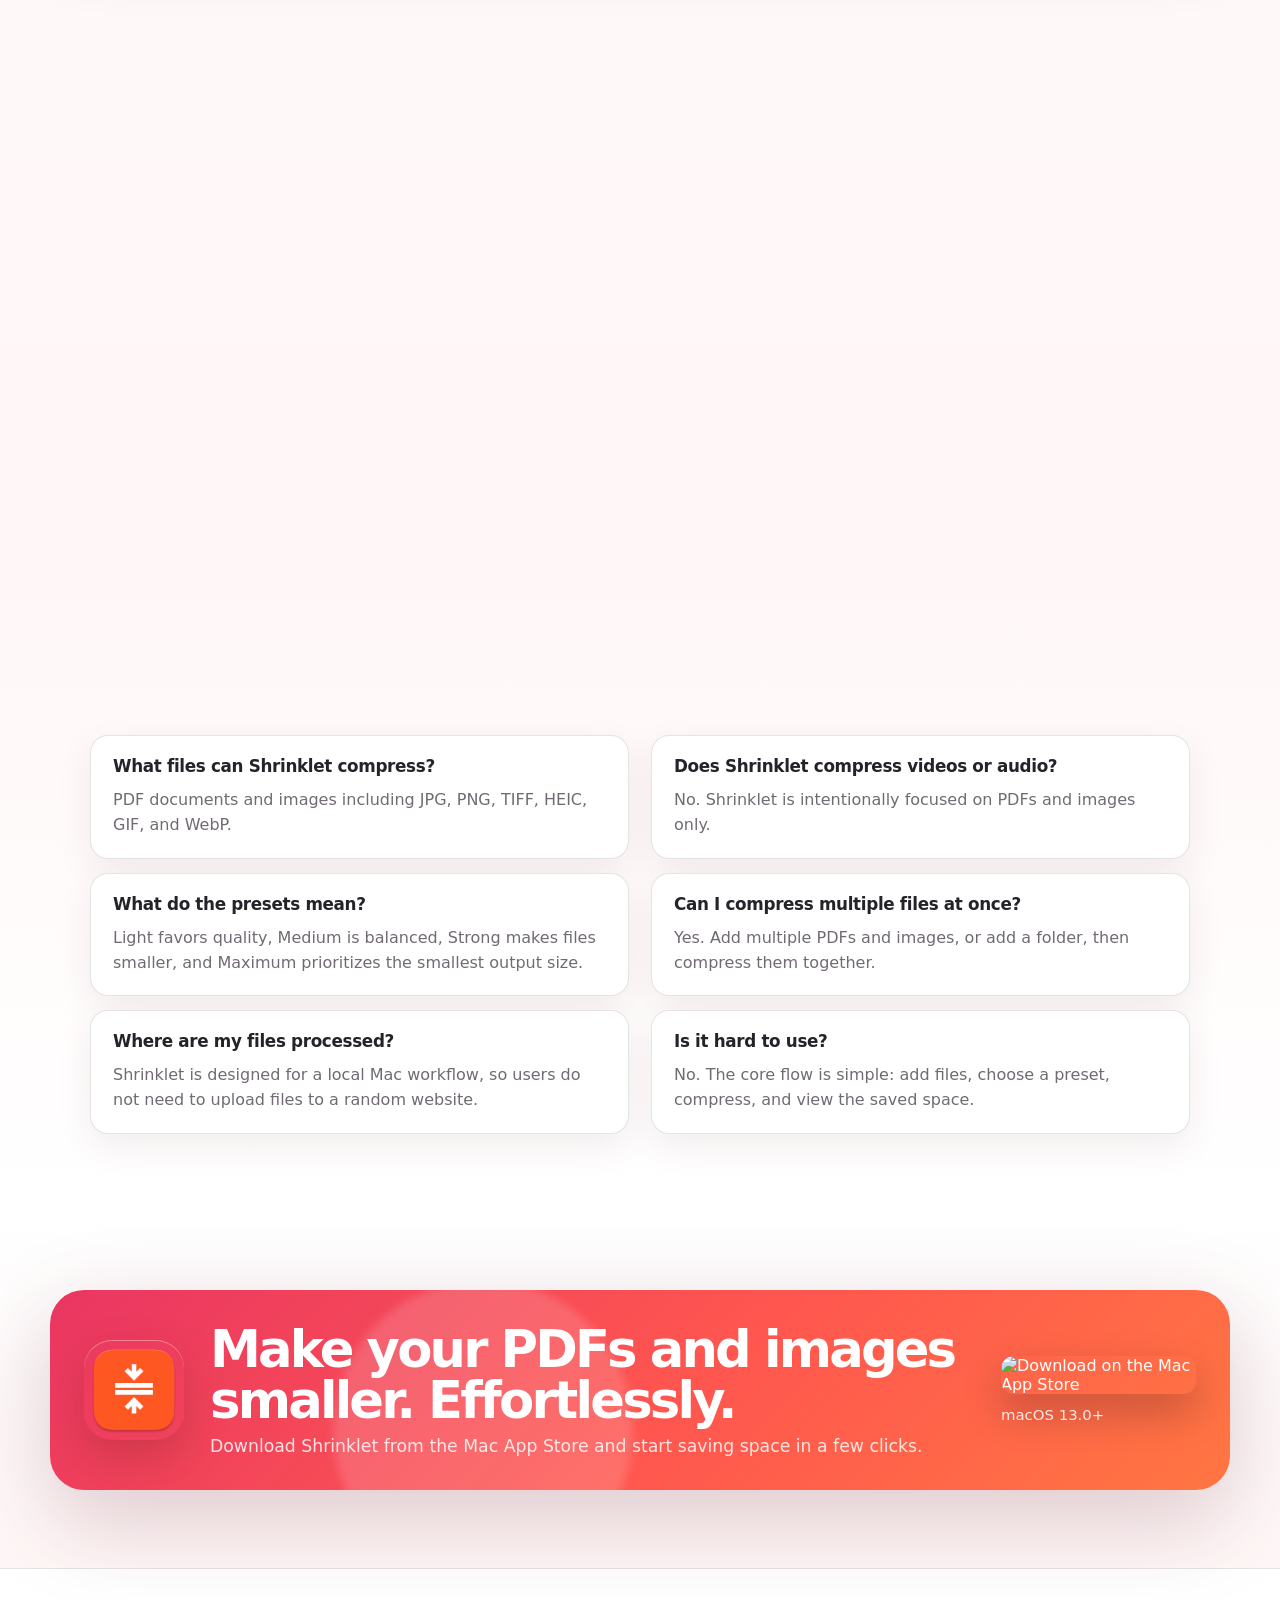
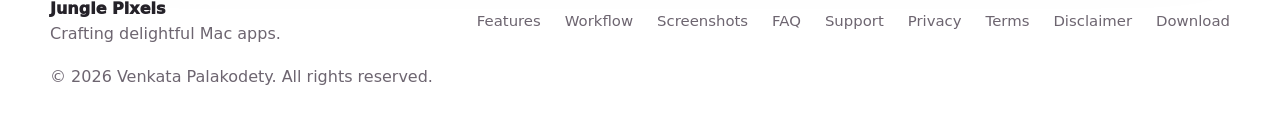
==== commit 1b51b262: "Add support page" ====
--- a/index.html
+++ b/index.html
@@ -3,27 +3,29 @@
 <head>
   <meta charset="utf-8" />
   <meta name="viewport" content="width=device-width, initial-scale=1" />
-  <meta name="description" content="SqueezeIt by Jungle Pixels compresses PDF documents and images beautifully on Mac." />
-  <meta name="theme-color" content="#ff4f66" />
-  <title>SqueezeIt — Compress PDFs & Images beautifully on Mac</title>
-
-  <meta property="og:title" content="SqueezeIt — Compress PDFs & Images beautifully on Mac" />
-  <meta property="og:description" content="A simple, private Mac app for reducing PDF and image file sizes in seconds." />
+  <meta name="description" content="Shrinklet by Jungle Pixels is a private Mac app that compresses PDF documents and images with presets, batch workflows, and clear savings." />
+  <meta name="theme-color" content="#f25570" />
+  <title>Shrinklet — PDF and Image Compressor for Mac</title>
+
+  <meta property="og:title" content="Shrinklet — PDF and Image Compressor for Mac" />
+  <meta property="og:description" content="Compress PDFs and images privately on your Mac. Drag, choose a preset, compress, and see exactly how much space you saved." />
   <meta property="og:type" content="website" />
 
   <style>
     :root {
       --coral: #ff4f66;
-      --coral-2: #ff6b4a;
-      --orange: #ff5427;
-      --rose: #ec4565;
-      --ink: #211f26;
-      --muted: #68626f;
-      --soft: #fff5f5;
-      --card: rgba(255,255,255,.84);
-      --line: rgba(80, 45, 55, .13);
-      --shadow: 0 24px 80px rgba(97, 24, 46, .18);
-      --shadow-soft: 0 18px 45px rgba(91, 40, 55, .10);
+      --coral-deep: #e93c64;
+      --orange: #ff5527;
+      --blue: #007aff;
+      --green: #18c64b;
+      --ink: #252229;
+      --muted: #716a73;
+      --soft: #fff6f6;
+      --paper: #fffafb;
+      --card: rgba(255,255,255,.86);
+      --line: rgba(67, 42, 52, .13);
+      --shadow: 0 28px 90px rgba(95, 26, 45, .22);
+      --shadow-soft: 0 18px 55px rgba(95, 26, 45, .12);
       --radius: 30px;
       --max: 1180px;
     }
@@ -35,8 +37,9 @@
       font-family: ui-sans-serif, system-ui, -apple-system, BlinkMacSystemFont, "SF Pro Display", "Segoe UI", sans-serif;
       color: var(--ink);
       background:
-        radial-gradient(circle at 12% 5%, rgba(255,255,255,.35), transparent 24rem),
-        linear-gradient(140deg, #f14874 0%, #ff4d53 46%, #ff7043 100%);
+        radial-gradient(circle at 8% 7%, rgba(255,255,255,.42), transparent 22rem),
+        radial-gradient(circle at 85% 14%, rgba(255,220,207,.42), transparent 24rem),
+        linear-gradient(140deg, #df5572 0%, #f15b70 48%, #ff6a4a 100%);
       min-height: 100vh;
       overflow-x: hidden;
     }
@@ -47,50 +50,17 @@
       inset: 0;
       pointer-events: none;
       background-image:
-        radial-gradient(circle at 24% 22%, rgba(255,255,255,.20), transparent 1px),
-        radial-gradient(circle at 70% 16%, rgba(255,255,255,.18), transparent 1px);
+        radial-gradient(circle at 20% 25%, rgba(255,255,255,.22), transparent 1px),
+        radial-gradient(circle at 70% 20%, rgba(255,255,255,.18), transparent 1px);
       background-size: 42px 42px, 64px 64px;
-      mask-image: linear-gradient(to bottom, black, transparent 48%);
+      mask-image: linear-gradient(to bottom, black, transparent 54%);
       opacity: .55;
       z-index: -1;
     }
 
     a { color: inherit; text-decoration: none; }
-    img { max-width: 100%; display: block; }
+    img { display: block; max-width: 100%; }
     .container { width: min(var(--max), calc(100% - 40px)); margin: 0 auto; }
-    .glass {
-      background: rgba(255, 255, 255, .17);
-      border: 1px solid rgba(255, 255, 255, .22);
-      box-shadow: 0 18px 70px rgba(128, 32, 45, .18);
-      backdrop-filter: blur(18px);
-    }
-
-    /* Keeps the sticky header readable over both the bright hero and light sections. */
-    .nav,
-    .nav-inner,
-    .nav-links a,
-    .brand {
-      transition: background .28s ease, color .28s ease, box-shadow .28s ease, border-color .28s ease, transform .28s ease;
-    }
-
-    .nav.scrolled .nav-inner {
-      color: var(--ink);
-      background: rgba(255, 255, 255, .94);
-      border-color: rgba(80, 45, 55, .12);
-      box-shadow: 0 18px 45px rgba(91, 40, 55, .14);
-    }
-
-    .nav.scrolled .nav-links a:hover {
-      background: rgba(255, 79, 102, .10);
-      color: #f43f5e;
-    }
-
-    .nav.scrolled .nav-cta {
-      color: #fff;
-      background: linear-gradient(135deg, var(--coral), var(--orange));
-      box-shadow: 0 12px 24px rgba(255, 79, 102, .24);
-    }
-
 
     .nav {
       position: sticky;
@@ -100,142 +70,176 @@
     }
 
     .nav-inner {
-      height: 74px;
+      min-height: 74px;
       border-radius: 999px;
       display: flex;
       align-items: center;
       justify-content: space-between;
-      padding: 0 18px 0 22px;
+      gap: 18px;
+      padding: 12px 18px 12px 22px;
       color: #fff;
+      background: rgba(255,255,255,.17);
+      border: 1px solid rgba(255,255,255,.24);
+      box-shadow: 0 18px 70px rgba(128, 32, 45, .18);
+      backdrop-filter: blur(18px);
+      transition: background .28s ease, color .28s ease, box-shadow .28s ease, border-color .28s ease;
+    }
+
+    .nav.scrolled .nav-inner {
+      color: var(--ink);
+      background: rgba(255,255,255,.94);
+      border-color: rgba(80, 45, 55, .12);
+      box-shadow: 0 18px 45px rgba(91, 40, 55, .14);
     }
 
     .brand {
       display: flex;
       align-items: center;
       gap: 12px;
-      font-weight: 850;
-      letter-spacing: -.02em;
-      font-size: 1.2rem;
-    }
-
-    .jungle-mark {
-      width: 34px;
-      height: 34px;
-      position: relative;
+      font-weight: 900;
+      letter-spacing: -.03em;
+      font-size: 1.18rem;
+      white-space: nowrap;
+    }
+
+    .jungle-logo {
+      width: 38px;
+      height: 38px;
       flex: 0 0 auto;
-    }
-    .jungle-mark svg {
-      width: 100%;
-      height: 100%;
-      filter: drop-shadow(0 5px 12px rgba(0,0,0,.11));
+      filter: drop-shadow(0 8px 16px rgba(0,0,0,.12));
     }
 
     .nav-links {
       display: flex;
       align-items: center;
       gap: 6px;
-      font-size: .95rem;
-      font-weight: 760;
-    }
+      font-size: .94rem;
+      font-weight: 800;
+      flex-wrap: wrap;
+      justify-content: flex-end;
+    }
+
     .nav-links a {
-      padding: 12px 16px;
+      padding: 11px 14px;
       border-radius: 999px;
-      transition: transform .25s ease, background .25s ease;
-    }
+      transition: transform .25s ease, background .25s ease, color .25s ease;
+    }
+
     .nav-links a:hover {
+      transform: translateY(-1px);
       background: rgba(255,255,255,.15);
-      transform: translateY(-1px);
-    }
+    }
+
+    .nav.scrolled .nav-links a:hover {
+      color: var(--coral-deep);
+      background: rgba(255,79,102,.10);
+    }
+
     .nav-cta {
-      background: rgba(255,255,255,.18);
+      background: rgba(255,255,255,.20);
       box-shadow: inset 0 1px rgba(255,255,255,.25);
     }
 
+    .nav.scrolled .nav-cta {
+      color: #fff;
+      background: linear-gradient(135deg, var(--coral), var(--orange));
+      box-shadow: 0 12px 24px rgba(255,79,102,.24);
+    }
+
     .hero {
-      padding: 78px 0 66px;
       color: #fff;
+      padding: 84px 0 70px;
     }
 
     .hero-grid {
       display: grid;
-      grid-template-columns: .9fr 1.25fr;
-      align-items: center;
-      gap: 42px;
+      grid-template-columns: .84fr 1.28fr;
+      align-items: center;
+      gap: 46px;
     }
 
     .app-icon {
-      width: 116px;
-      height: 116px;
-      border-radius: 30px;
+      width: 112px;
+      height: 112px;
+      border-radius: 28px;
       box-shadow: 0 18px 42px rgba(115, 30, 25, .25), inset 0 1px rgba(255,255,255,.35);
-      animation: floatY 4.8s ease-in-out infinite;
-    }
-
-    .eyebrow {
+    }
+
+    .float {
+      animation: floatY 5s ease-in-out infinite;
+    }
+
+    .hero h1 {
+      margin: 22px 0 12px;
+      font-size: clamp(4rem, 8.3vw, 7.4rem);
+      line-height: .84;
+      letter-spacing: -.078em;
+    }
+
+    .hero h2 {
+      margin: 0;
+      font-size: clamp(2rem, 4.65vw, 4rem);
+      line-height: 1.02;
+      letter-spacing: -.055em;
+      max-width: 690px;
+    }
+
+    .hero-copy {
+      margin: 24px 0 0;
+      max-width: 590px;
+      font-size: clamp(1.08rem, 1.4vw, 1.28rem);
+      line-height: 1.55;
+      color: rgba(255,255,255,.92);
+    }
+
+    .pill {
       display: inline-flex;
       align-items: center;
       gap: 9px;
       padding: 10px 14px;
-      margin: 20px 0 22px;
       border-radius: 999px;
       color: #d71735;
-      background: rgba(255,255,255,.92);
-      font-weight: 850;
+      background: rgba(255,255,255,.93);
+      font-weight: 900;
       font-size: .93rem;
       box-shadow: 0 14px 30px rgba(99, 26, 38, .12);
     }
-    .eyebrow svg { width: 18px; height: 18px; }
-
-    h1 {
-      margin: 20px 0 12px;
-      font-size: clamp(4rem, 8.4vw, 7.4rem);
-      line-height: .84;
-      letter-spacing: -.075em;
-    }
-    .hero h2 {
-      margin: 0;
-      font-size: clamp(2.1rem, 4.6vw, 4.1rem);
-      line-height: 1.02;
-      letter-spacing: -.055em;
-      max-width: 650px;
-    }
-    .hero-copy {
-      margin: 24px 0 0;
-      max-width: 560px;
-      font-size: clamp(1.08rem, 1.4vw, 1.28rem);
-      line-height: 1.55;
-      color: rgba(255,255,255,.91);
-    }
+
+    .hero .pill { margin: 22px 0 0; }
 
     .cta-row {
       display: flex;
       align-items: center;
       gap: 14px;
       flex-wrap: wrap;
-      margin: 26px 0 14px;
-    }
+      margin: 28px 0 14px;
+    }
+
     .store-badge {
       display: inline-flex;
       align-items: center;
-      gap: 12px;
-      background: #08080a;
-      color: white;
-      border-radius: 12px;
-      padding: 10px 17px 11px;
-      min-height: 58px;
-      box-shadow: 0 18px 40px rgba(15, 9, 12, .22);
+      justify-content: center;
+      background: transparent;
+      border-radius: 13px;
+      padding: 0;
+      min-height: 0;
+      overflow: hidden;
+      box-shadow: 0 18px 40px rgba(15, 9, 12, .24);
       transition: transform .25s ease, box-shadow .25s ease;
     }
+
     .store-badge:hover {
       transform: translateY(-2px);
-      box-shadow: 0 22px 50px rgba(15, 9, 12, .30);
-    }
-    .apple {
-      font-size: 2rem;
-      line-height: 1;
-    }
-    .store-small { display:block; font-size: .75rem; line-height: .9; opacity:.9; }
-    .store-large { display:block; font-size: 1.35rem; line-height: 1; font-weight: 760; letter-spacing:-.03em; }
+      box-shadow: 0 22px 50px rgba(15, 9, 12, .32);
+    }
+
+    .store-badge img {
+      display: block;
+      width: 195px;
+      max-width: 100%;
+      height: auto;
+    }
+
     .button {
       display: inline-flex;
       align-items: center;
@@ -243,148 +247,127 @@
       min-height: 58px;
       padding: 0 24px;
       border-radius: 999px;
-      font-weight: 830;
-      border: 1px solid rgba(255,255,255,.48);
+      font-weight: 900;
+      border: 1px solid rgba(255,255,255,.50);
       background: rgba(255,255,255,.12);
       color: #fff;
       transition: transform .25s ease, background .25s ease;
     }
+
     .button:hover { transform: translateY(-2px); background: rgba(255,255,255,.18); }
+
     .note { font-size: .93rem; color: rgba(255,255,255,.86); }
 
-    .device-wrap {
+    .hero-visual {
       position: relative;
-      min-height: 520px;
-      display: flex;
-      align-items: center;
-      justify-content: center;
-      perspective: 1200px;
-    }
-    .orb {
-      position: absolute;
-      border-radius: 999px;
-      filter: blur(2px);
-      opacity: .8;
-      animation: drift 10s ease-in-out infinite;
-    }
-    .orb.one { width: 190px; height: 190px; background: rgba(255,255,255,.18); top: 8%; right: 9%; }
-    .orb.two { width: 110px; height: 110px; background: rgba(255,224,213,.22); bottom: 16%; left: 2%; animation-delay: -3s; }
-
-    .macbook {
-      width: min(740px, 100%);
-      position: relative;
-      transform: rotateX(0deg) rotateY(-4deg);
-      animation: heroIn 900ms cubic-bezier(.2,.9,.2,1) both, floatY 5.5s ease-in-out infinite 900ms;
-      z-index: 2;
-    }
-    .screen {
-      position: relative;
-      background: #111;
-      border-radius: 24px 24px 14px 14px;
-      padding: 14px;
-      box-shadow: var(--shadow);
-      border: 1px solid rgba(255,255,255,.24);
-    }
-    .wallpaper {
-      border-radius: 14px;
-      padding: 54px 44px;
-      background:
-        radial-gradient(circle at 12% 16%, #ff4545 0 10%, transparent 24%),
-        radial-gradient(circle at 86% 22%, #45a6ff 0 13%, transparent 30%),
-        radial-gradient(circle at 80% 85%, #ff8f3d 0 12%, transparent 30%),
-        linear-gradient(145deg, #f93075, #2b176f 62%, #f2773e);
-    }
-    .app-window {
-      border-radius: 16px;
-      overflow: hidden;
-      background: #faf7f8;
-      box-shadow: 0 26px 80px rgba(18, 14, 38, .34);
-      border: 1px solid rgba(255,255,255,.64);
-    }
-    .window-bar {
-      height: 36px;
-      display: flex;
-      align-items: center;
-      gap: 7px;
-      padding: 0 13px;
-      background: rgba(255,255,255,.88);
-      border-bottom: 1px solid rgba(0,0,0,.05);
-    }
-    .dot { width: 10px; height: 10px; border-radius: 999px; }
-    .red { background:#ff5f57; } .yellow { background:#ffbd2e; } .green { background:#28c840; }
-    .bar-title { margin-left: auto; margin-right: auto; color:#6f6870; font-size: .72rem; font-weight: 800; }
-    .drop-zone {
-      margin: 28px;
-      min-height: 210px;
-      border: 2px dashed rgba(130, 118, 126, .25);
-      border-radius: 18px;
+      min-height: 560px;
       display: grid;
       place-items: center;
-      text-align: center;
-      background: rgba(255,255,255,.38);
-    }
-    .drop-icon {
-      width: 70px;
-      height: 70px;
-      margin: 0 auto 14px;
-      border-radius: 50%;
-      display: grid;
-      place-items: center;
-      background: #efeaec;
-      color: #615b60;
-      font-size: 2rem;
-      animation: pulse 2s ease-in-out infinite;
-    }
-    .drop-title { color:#242127; font-weight:900; margin-bottom:6px; }
-    .drop-sub { color:#777078; font-size:.76rem; }
-    .base {
-      height: 18px;
-      width: 108%;
-      margin-left: -4%;
-      background: linear-gradient(180deg, #ddd, #96979c);
-      border-radius: 0 0 80px 80px;
-      box-shadow: 0 22px 34px rgba(31,13,20,.20);
+      perspective: 1400px;
+    }
+
+    .hero-glow {
+      position: absolute;
+      width: 78%;
+      height: 72%;
+      border-radius: 999px;
+      background: radial-gradient(circle, rgba(255,255,255,.22), transparent 66%);
+      filter: blur(2px);
+      animation: drift 9s ease-in-out infinite;
+    }
+
+    .screenshot-stage {
+      width: min(860px, 100%);
+      position: relative;
+      transform: rotateY(-5deg) rotateX(2deg);
+      animation: heroIn 850ms cubic-bezier(.2,.9,.2,1) both, floatY 6s ease-in-out infinite 900ms;
+      z-index: 2;
+    }
+
+    .primary-shot {
+      border-radius: 24px;
+      overflow: hidden;
+      box-shadow: var(--shadow);
+      border: 1px solid rgba(255,255,255,.42);
+      background: white;
+    }
+
+    .floating-shot {
+      position: absolute;
+      width: 46%;
+      right: -2%;
+      bottom: -7%;
+      border-radius: 18px;
+      overflow: hidden;
+      border: 1px solid rgba(255,255,255,.70);
+      box-shadow: 0 22px 65px rgba(77,21,42,.28);
+      animation: floatY 4.8s ease-in-out infinite -1.2s;
+    }
+
+    .floating-badge {
+      position: absolute;
+      top: -24px;
+      left: 40px;
+      display: flex;
+      align-items: center;
+      gap: 10px;
+      color: #15381e;
+      background: rgba(235,255,238,.96);
+      border: 1px solid rgba(24,198,75,.16);
+      border-radius: 999px;
+      padding: 11px 15px;
+      box-shadow: 0 18px 40px rgba(28,107,54,.18);
+      font-weight: 900;
+      animation: popIn 4.5s ease-in-out infinite;
     }
 
     .section {
       background: linear-gradient(180deg, #fff 0%, #fff7f7 100%);
-      padding: 76px 0;
-    }
+      padding: 78px 0;
+    }
+
     .section.alt { background: linear-gradient(180deg, #fff7f7 0%, #fff 100%); }
+
     .section-title {
       text-align: center;
       margin: 0 auto 12px;
-      font-size: clamp(2rem, 4vw, 3.25rem);
-      letter-spacing: -.05em;
+      font-size: clamp(2rem, 4vw, 3.35rem);
+      letter-spacing: -.055em;
       line-height: 1;
-    }
+      max-width: 840px;
+    }
+
     .section-sub {
       text-align: center;
       color: var(--muted);
-      margin: 0 auto 42px;
-      max-width: 680px;
+      margin: 0 auto 44px;
+      max-width: 730px;
       font-size: 1.1rem;
-      line-height: 1.5;
+      line-height: 1.55;
     }
 
     .features {
       display: grid;
-      grid-template-columns: repeat(4, 1fr);
+      grid-template-columns: repeat(3, 1fr);
       gap: 22px;
     }
+
     .card {
       background: var(--card);
       border: 1px solid var(--line);
-      border-radius: 26px;
+      border-radius: 28px;
       padding: 28px;
       box-shadow: var(--shadow-soft);
       transition: transform .3s ease, box-shadow .3s ease, border-color .3s ease;
-    }
+      backdrop-filter: blur(12px);
+    }
+
     .card:hover {
       transform: translateY(-8px);
       box-shadow: 0 28px 70px rgba(91, 40, 55, .16);
-      border-color: rgba(255,79,102,.26);
-    }
+      border-color: rgba(255,79,102,.28);
+    }
+
     .feature-icon {
       width: 62px;
       height: 62px;
@@ -392,61 +375,144 @@
       display: grid;
       place-items: center;
       background: #fff0f2;
-      color: #f6415f;
-      font-size: 1.75rem;
+      color: #f43f5e;
+      font-size: 1.6rem;
+      font-weight: 950;
       margin-bottom: 20px;
     }
-    .card h3 { margin: 0 0 10px; font-size: 1.3rem; letter-spacing:-.025em; }
-    .card p { margin: 0; color: var(--muted); line-height: 1.55; }
+
+    .card h3 { margin: 0 0 10px; font-size: 1.32rem; letter-spacing: -.025em; }
+    .card p { margin: 0; color: var(--muted); line-height: 1.58; }
+
+    .preset-strip {
+      margin-top: 26px;
+      display: grid;
+      grid-template-columns: repeat(4, 1fr);
+      gap: 14px;
+      padding: 18px;
+      background: rgba(255,255,255,.72);
+      border: 1px solid var(--line);
+      border-radius: 28px;
+      box-shadow: var(--shadow-soft);
+    }
+
+    .preset {
+      min-height: 104px;
+      border-radius: 20px;
+      display: grid;
+      place-items: center;
+      text-align: center;
+      background: #f7f4f4;
+      color: var(--ink);
+      font-weight: 900;
+      position: relative;
+      overflow: hidden;
+    }
+
+    .preset.active {
+      background: linear-gradient(135deg, var(--blue), #1388ff);
+      color: #fff;
+      box-shadow: 0 16px 40px rgba(0,122,255,.24);
+    }
+
+    .preset small {
+      display: block;
+      margin-top: 5px;
+      color: inherit;
+      opacity: .78;
+      font-weight: 700;
+    }
 
     .workflow {
       display: grid;
-      grid-template-columns: 1fr auto 1fr auto 1fr;
-      align-items: center;
-      gap: 18px;
+      grid-template-columns: repeat(4, 1fr);
+      gap: 20px;
       margin-top: 26px;
     }
-    .step {
-      text-align: center;
+
+    .work-step {
       position: relative;
-    }
-    .step-shot {
-      border-radius: 18px;
-      box-shadow: 0 20px 60px rgba(82, 35, 51, .18);
-      border: 1px solid rgba(80,45,55,.12);
+      min-height: 210px;
+      padding: 24px;
+      border-radius: 28px;
+      background: white;
+      border: 1px solid var(--line);
+      box-shadow: var(--shadow-soft);
+    }
+
+    .work-number {
+      width: 38px;
+      height: 38px;
+      display: grid;
+      place-items: center;
+      border-radius: 999px;
+      background: linear-gradient(135deg, var(--coral), var(--orange));
+      color: #fff;
+      font-weight: 950;
+      margin-bottom: 22px;
+    }
+
+    .work-step h3 { margin: 0 0 10px; letter-spacing: -.025em; }
+    .work-step p { color: var(--muted); line-height: 1.55; margin: 0; }
+
+    .gallery {
+      display: grid;
+      grid-template-columns: repeat(2, 1fr);
+      gap: 26px;
+    }
+
+    .gallery-card {
+      background: #fff;
+      border: 1px solid var(--line);
+      border-radius: 28px;
       overflow: hidden;
-      background: white;
-      transition: transform .35s ease;
-    }
-    .step:hover .step-shot { transform: translateY(-8px) scale(1.015); }
-    .step h3 { margin: 20px 0 6px; letter-spacing:-.02em; }
-    .step p { margin: 0 auto; color: var(--muted); max-width: 320px; line-height: 1.5; }
-    .flow-line {
-      width: 90px;
-      height: 2px;
-      background: linear-gradient(90deg, rgba(255,79,102,.08), rgba(255,79,102,.75), rgba(255,79,102,.08));
-      position: relative;
-    }
-    .flow-line::after {
-      content: "";
-      position: absolute;
-      top: -5px;
-      left: 0;
-      width: 12px;
-      height: 12px;
-      border-radius: 999px;
-      background: #ff4f66;
-      animation: travel 2.8s linear infinite;
-      box-shadow: 0 0 0 8px rgba(255,79,102,.12);
+      box-shadow: var(--shadow-soft);
+      transition: transform .35s ease, box-shadow .35s ease;
+    }
+
+    .gallery-card:hover {
+      transform: translateY(-7px);
+      box-shadow: 0 28px 70px rgba(91, 40, 55, .16);
+    }
+
+    .gallery-card.wide { grid-column: 1 / -1; }
+
+    .gallery-card.wide .shot-frame { padding: 24px; }
+
+    .shot-frame {
+      background: linear-gradient(140deg, #df5572, #ff6a4a);
+      padding: 20px;
+    }
+
+    .shot-frame img {
+      border-radius: 16px;
+      box-shadow: 0 18px 44px rgba(50, 15, 25, .18);
+      border: 1px solid rgba(255,255,255,.42);
+    }
+
+    .gallery-copy {
+      padding: 24px;
+    }
+
+    .gallery-copy h3 {
+      margin: 0 0 8px;
+      font-size: 1.28rem;
+      letter-spacing: -.025em;
+    }
+
+    .gallery-copy p {
+      margin: 0;
+      color: var(--muted);
+      line-height: 1.55;
     }
 
     .demo-card {
       margin-top: 54px;
       display: grid;
-      grid-template-columns: 1fr 1fr;
+      grid-template-columns: .9fr 1.1fr;
       gap: 32px;
       align-items: center;
-      background: #161114;
+      background: #171215;
       color: white;
       border-radius: 34px;
       padding: 34px;
@@ -454,49 +520,65 @@
       overflow: hidden;
       position: relative;
     }
+
     .demo-card::before {
-      content:"";
-      position:absolute;
-      inset:-100px -80px auto auto;
-      width:360px;
-      height:360px;
-      border-radius:999px;
+      content: "";
+      position: absolute;
+      inset: -100px -80px auto auto;
+      width: 360px;
+      height: 360px;
+      border-radius: 999px;
       background: radial-gradient(circle, rgba(255,79,102,.55), transparent 68%);
     }
+
     .demo-copy { position: relative; z-index: 1; }
     .demo-copy h2 {
-      margin: 0 0 12px;
-      font-size: clamp(2rem, 4vw, 3.3rem);
-      letter-spacing:-.055em;
-      line-height:1;
+      margin: 0 0 14px;
+      font-size: clamp(2rem, 4vw, 3.35rem);
+      letter-spacing: -.055em;
+      line-height: 1;
     }
     .demo-copy p {
-      margin:0 0 24px;
-      color: rgba(255,255,255,.75);
-      line-height:1.65;
-      max-width: 530px;
-    }
+      margin: 0 0 24px;
+      color: rgba(255,255,255,.76);
+      line-height: 1.65;
+      max-width: 540px;
+    }
+
     .animation-panel {
       background: linear-gradient(180deg, #fff, #fff2f3);
-      border-radius: 26px;
+      border-radius: 28px;
       padding: 26px;
       color: var(--ink);
       position: relative;
       overflow: hidden;
-      box-shadow: inset 0 0 0 1px rgba(255,255,255,.38);
-    }
-    .mini-window {
-      background:#fff;
-      border-radius:18px;
-      border:1px solid rgba(0,0,0,.08);
-      overflow:hidden;
+      box-shadow: inset 0 0 0 1px rgba(255,255,255,.45);
+    }
+
+    .mini-app {
+      background: #fff;
+      border-radius: 18px;
+      border: 1px solid rgba(0,0,0,.08);
+      overflow: hidden;
       box-shadow: 0 18px 45px rgba(66,24,38,.18);
     }
-    .mini-stage {
-      padding: 24px;
-      min-height: 280px;
-      position: relative;
-    }
+
+    .window-bar {
+      height: 34px;
+      display: flex;
+      align-items: center;
+      gap: 7px;
+      padding: 0 13px;
+      background: rgba(255,255,255,.9);
+      border-bottom: 1px solid rgba(0,0,0,.06);
+    }
+
+    .dot { width: 10px; height: 10px; border-radius: 999px; }
+    .red { background:#ff5f57; } .yellow { background:#ffbd2e; } .green { background:#28c840; }
+    .bar-title { margin-left: auto; margin-right: auto; color:#6f6870; font-size: .75rem; font-weight: 900; }
+
+    .mini-stage { padding: 24px; min-height: 300px; position: relative; }
+
     .file-pill {
       display: flex;
       align-items: center;
@@ -506,117 +588,128 @@
       background: #fff7f8;
       border: 1px solid rgba(255,79,102,.13);
       border-radius: 16px;
-      margin-bottom: 14px;
+      margin-bottom: 12px;
       animation: fileMove 4.4s ease-in-out infinite;
     }
-    .file-left { display:flex; align-items:center; gap:12px; font-weight:850; }
+
+    .file-left { display: flex; align-items: center; gap: 12px; font-weight: 900; }
     .file-icon {
       width: 38px;
       height: 38px;
       border-radius: 12px;
       background: #ffedf0;
       color: #f43f5e;
-      display:grid;
-      place-items:center;
-      font-weight:900;
-      font-size:.75rem;
-    }
+      display: grid;
+      place-items: center;
+      font-weight: 950;
+      font-size: .75rem;
+    }
+
     .progress {
       height: 12px;
       border-radius: 999px;
-      background:#f2e7ea;
-      overflow:hidden;
-      margin: 22px 0;
-    }
+      background: #f1e5e8;
+      overflow: hidden;
+      margin: 24px 0;
+    }
+
     .progress span {
-      display:block;
-      height:100%;
-      width:0%;
+      display: block;
+      height: 100%;
+      width: 0%;
       background: linear-gradient(90deg, #ff4f66, #ff7043);
       border-radius: inherit;
       animation: fill 4.4s ease-in-out infinite;
     }
+
     .saving-pop {
-      display:inline-flex;
-      align-items:center;
-      gap:8px;
+      display: inline-flex;
+      align-items: center;
+      gap: 8px;
       padding: 10px 13px;
       border-radius: 999px;
-      background:#eaffed;
-      color:#14b83e;
-      font-weight: 900;
+      background: #eaffed;
+      color: #14b83e;
+      font-weight: 950;
       animation: pop 4.4s ease-in-out infinite;
     }
+
     .size-row {
-      display:flex;
-      justify-content:space-between;
-      align-items:center;
-      margin-top:20px;
-      color:#736b73;
-      font-weight:800;
-    }
-    .size-row strong { color:#1f1c22; }
+      display: flex;
+      justify-content: space-between;
+      align-items: center;
+      margin-top: 22px;
+      color: #736b73;
+      font-weight: 850;
+    }
+
+    .size-row strong { color: #1f1c22; }
     .arrow-anim { animation: nudge 1.4s ease-in-out infinite; }
 
     .stats {
-      display:grid;
+      display: grid;
       grid-template-columns: repeat(4, 1fr);
       gap: 0;
       border-radius: 30px;
       border: 1px solid var(--line);
       background: white;
       box-shadow: var(--shadow-soft);
-      overflow:hidden;
+      overflow: hidden;
       margin-top: 42px;
     }
+
     .stat {
-      display:flex;
-      align-items:center;
-      gap:18px;
+      display: flex;
+      align-items: center;
+      gap: 18px;
       padding: 30px;
       border-right: 1px solid var(--line);
     }
-    .stat:last-child { border-right:0; }
-    .stat .feature-icon { margin:0; flex: 0 0 auto; }
-    .stat strong { display:block; font-size: clamp(1.55rem, 2.2vw, 2.15rem); color:#f43f5e; letter-spacing:-.04em; }
-    .stat span { display:block; color:var(--muted); font-size:.95rem; }
+
+    .stat:last-child { border-right: 0; }
+    .stat .feature-icon { margin: 0; flex: 0 0 auto; }
+    .stat strong {
+      display: block;
+      font-size: clamp(1.55rem, 2.2vw, 2.15rem);
+      color: #f43f5e;
+      letter-spacing: -.04em;
+    }
+    .stat span { display: block; color: var(--muted); font-size: .95rem; }
 
     .faq-grid {
-      display:grid;
+      display: grid;
       grid-template-columns: repeat(2, 1fr);
       gap: 14px 22px;
       max-width: 1100px;
       margin: 0 auto;
     }
-    details {
+
+    .faq-card {
       background: white;
-      border:1px solid var(--line);
+      border: 1px solid var(--line);
       border-radius: 18px;
-      padding: 18px 20px;
+      padding: 20px 22px;
       box-shadow: 0 12px 35px rgba(91, 40, 55, .08);
-    }
-    summary {
-      cursor:pointer;
+      transition: transform .3s ease, box-shadow .3s ease, border-color .3s ease;
+    }
+
+    .faq-card:hover {
+      transform: translateY(-4px);
+      box-shadow: 0 18px 45px rgba(91, 40, 55, .12);
+      border-color: rgba(255,79,102,.24);
+    }
+
+    .faq-card h3 {
+      margin: 0;
+      font-size: 1.05rem;
       font-weight: 900;
-      letter-spacing:-.02em;
-      list-style:none;
-      display:flex;
-      align-items:center;
-      justify-content:space-between;
-      gap:20px;
-    }
-    summary::-webkit-details-marker { display:none; }
-    summary::after {
-      content:"⌄";
-      color: #f43f5e;
-      font-size:1.25rem;
-      transition: transform .25s ease;
-    }
-    details[open] summary::after { transform: rotate(180deg); }
-    details p {
+      letter-spacing: -.02em;
+    }
+
+    .faq-card p {
       margin: 12px 0 0;
       color: var(--muted);
-      line-height:1.55;
+      line-height: 1.55;
     }
 
     .final-cta {
@@ -624,183 +717,175 @@
       color: white;
       border-radius: 34px;
       padding: 34px;
-      display:flex;
-      align-items:center;
-      justify-content:space-between;
-      gap:28px;
+      display: flex;
+      align-items: center;
+      justify-content: space-between;
+      gap: 28px;
       box-shadow: var(--shadow);
-      overflow:hidden;
-      position:relative;
-    }
+      overflow: hidden;
+      position: relative;
+    }
+
     .final-cta::before {
-      content:"";
-      position:absolute;
-      inset:auto auto -80px 20%;
-      width:280px;
-      height:280px;
-      border-radius:999px;
+      content: "";
+      position: absolute;
+      inset: auto auto -90px 24%;
+      width: 300px;
+      height: 300px;
+      border-radius: 999px;
       background: rgba(255,255,255,.15);
       filter: blur(4px);
     }
+
     .final-left {
-      position:relative;
-      display:flex;
-      align-items:center;
-      gap:26px;
-      z-index:1;
-    }
-    .final-left .app-icon { width: 100px; height: 100px; animation:none; }
+      position: relative;
+      display: flex;
+      align-items: center;
+      gap: 26px;
+      z-index: 1;
+    }
+
+    .final-left .app-icon { width: 100px; height: 100px; }
     .final-cta h2 {
-      margin:0;
-      font-size: clamp(2rem, 4vw, 3.4rem);
-      line-height:1;
-      letter-spacing:-.055em;
-    }
-    .final-cta p { margin:10px 0 0; color:rgba(255,255,255,.84); font-size:1.08rem; }
-    .final-right { position:relative; z-index:1; }
+      margin: 0;
+      font-size: clamp(2rem, 4vw, 3.35rem);
+      line-height: 1;
+      letter-spacing: -.055em;
+    }
+    .final-cta p { margin: 10px 0 0; color: rgba(255,255,255,.84); font-size: 1.08rem; }
+    .final-right { position: relative; z-index: 1; }
 
     footer {
-      background:#fff;
-      border-top:1px solid var(--line);
-      padding:30px 0;
-    }
+      background: #fff;
+      border-top: 1px solid var(--line);
+      padding: 30px 0;
+    }
+
     .footer-row {
-      display:flex;
-      align-items:center;
-      justify-content:space-between;
-      gap:24px;
-      color:#6d6570;
-      flex-wrap:wrap;
-    }
+      display: flex;
+      align-items: center;
+      justify-content: space-between;
+      gap: 24px;
+      color: #6d6570;
+      flex-wrap: wrap;
+    }
+
     .footer-brand {
-      display:flex;
-      align-items:center;
-      gap:12px;
-      color:var(--ink);
-      font-weight:900;
-    }
-    .footer-brand .jungle-mark { color: var(--ink); filter:none; }
-    .footer-links { display:flex; gap:24px; font-size:.93rem; }
-    .footer-links a:hover { color:#f43f5e; }
+      display: flex;
+      align-items: center;
+      gap: 12px;
+      color: var(--ink);
+      font-weight: 950;
+    }
+
+    .footer-brand .jungle-logo { filter: none; color: var(--ink); }
+    .footer-links { display: flex; gap: 24px; font-size: .93rem; flex-wrap: wrap; }
+    .footer-links a:hover { color: #f43f5e; }
 
     .reveal {
       opacity: 0;
       transform: translateY(26px);
       transition: opacity .75s ease, transform .75s ease;
     }
-    .reveal.visible {
-      opacity: 1;
-      transform: translateY(0);
-    }
-    .delay-1 { transition-delay:.08s; }
-    .delay-2 { transition-delay:.16s; }
-    .delay-3 { transition-delay:.24s; }
+
+    .reveal.visible { opacity: 1; transform: translateY(0); }
+    .delay-1 { transition-delay: .08s; }
+    .delay-2 { transition-delay: .16s; }
+    .delay-3 { transition-delay: .24s; }
 
     @keyframes floatY {
       0%,100% { transform: translateY(0); }
       50% { transform: translateY(-12px); }
     }
+
     @keyframes drift {
-      0%,100% { transform: translate(0,0); }
-      50% { transform: translate(-20px,18px); }
-    }
+      0%,100% { transform: translate(0,0) scale(1); }
+      50% { transform: translate(-22px,18px) scale(1.03); }
+    }
+
     @keyframes heroIn {
-      from { opacity:0; transform: translateY(30px) rotateY(-10deg); }
-      to { opacity:1; transform: translateY(0) rotateY(-4deg); }
-    }
-    @keyframes pulse {
-      0%,100% { transform: scale(1); box-shadow: 0 0 0 0 rgba(97,91,96,.12); }
-      50% { transform: scale(1.05); box-shadow: 0 0 0 14px rgba(97,91,96,.08); }
-    }
-    @keyframes travel {
-      from { transform: translateX(0); }
-      to { transform: translateX(90px); }
-    }
+      from { opacity: 0; transform: translateY(30px) rotateY(-10deg) rotateX(2deg); }
+      to { opacity: 1; transform: translateY(0) rotateY(-5deg) rotateX(2deg); }
+    }
+
+    @keyframes popIn {
+      0%, 24% { opacity: 0; transform: translateY(12px) scale(.92); }
+      38%, 100% { opacity: 1; transform: translateY(0) scale(1); }
+    }
+
+    @keyframes fileMove {
+      0%, 18% { transform: translateY(0); opacity: .72; }
+      34%, 100% { transform: translateY(-2px); opacity: 1; }
+    }
+
     @keyframes fill {
       0%, 16% { width: 0%; }
-      58%, 100% { width: 72%; }
-    }
-    @keyframes fileMove {
-      0%, 18% { transform: translateY(0); opacity:.7; }
-      34%, 100% { transform: translateY(-2px); opacity:1; }
-    }
+      58%, 100% { width: 90%; }
+    }
+
     @keyframes pop {
-      0%, 54% { transform: translateY(10px) scale(.88); opacity:0; }
-      66%, 100% { transform: translateY(0) scale(1); opacity:1; }
-    }
+      0%, 54% { transform: translateY(10px) scale(.88); opacity: 0; }
+      66%, 100% { transform: translateY(0) scale(1); opacity: 1; }
+    }
+
     @keyframes nudge {
       0%,100% { transform: translateX(0); }
       50% { transform: translateX(6px); }
     }
 
-    @media (max-width: 980px) {
+    @media (max-width: 1020px) {
       .container { width: min(100% - 28px, var(--max)); }
-      .hero { padding-top: 48px; }
-      .hero-grid, .demo-card {
-        grid-template-columns: 1fr;
-      }
-      .device-wrap { min-height: auto; }
+      .hero { padding-top: 54px; }
+      .hero-grid, .demo-card { grid-template-columns: 1fr; }
+      .hero-visual { min-height: auto; padding-top: 26px; }
+      .screenshot-stage { transform: none; animation: floatY 6s ease-in-out infinite; }
       .features { grid-template-columns: repeat(2, 1fr); }
-      .workflow {
-        grid-template-columns: 1fr;
-      }
-      .flow-line {
-        width: 2px;
-        height: 54px;
-        justify-self:center;
-      }
-      .flow-line::after {
-        left: -5px;
-        top: 0;
-        animation-name: travelDown;
-      }
-      @keyframes travelDown {
-        from { transform: translateY(0); }
-        to { transform: translateY(54px); }
-      }
+      .workflow { grid-template-columns: repeat(2, 1fr); }
       .stats { grid-template-columns: repeat(2, 1fr); }
-      .stat { border-right:0; border-bottom:1px solid var(--line); }
-      .stat:nth-child(odd) { border-right:1px solid var(--line); }
-      .stat:nth-last-child(-n+2) { border-bottom:0; }
-      .faq-grid { grid-template-columns: 1fr; }
-    }
-
-    @media (max-width: 720px) {
+      .stat { border-right: 0; border-bottom: 1px solid var(--line); }
+      .stat:nth-child(odd) { border-right: 1px solid var(--line); }
+      .stat:nth-last-child(-n+2) { border-bottom: 0; }
+    }
+
+    @media (max-width: 760px) {
       .nav { top: 8px; margin-top: 8px; }
       .nav-inner {
-        height: auto;
         border-radius: 26px;
-        padding: 16px;
         align-items: flex-start;
-        gap: 12px;
+        flex-direction: column;
+        padding: 14px;
       }
       .nav-links {
         width: 100%;
-        justify-content: space-between;
-        overflow-x: auto;
-        padding-bottom: 2px;
+        justify-content: flex-start;
+        gap: 6px;
+        font-size: .88rem;
       }
-      .nav-inner, .final-cta, .final-left {
-        flex-direction: column;
-        align-items: flex-start;
-      }
-      h1 { font-size: clamp(3.4rem, 17vw, 5.5rem); }
+      .nav-links a { padding: 10px 12px; }
+      .hero h1 { font-size: clamp(3.4rem, 17vw, 5.5rem); }
       .hero h2 { font-size: clamp(2rem, 9vw, 3.1rem); }
-      .wallpaper { padding: 24px 18px; }
-      .drop-zone { margin: 16px; min-height: 180px; }
-      .features, .stats {
+      .app-icon { width: 92px; height: 92px; border-radius: 24px; }
+      .floating-shot, .floating-badge { display: none; }
+      .features, .workflow, .gallery, .preset-strip, .stats, .faq-grid {
         grid-template-columns: 1fr;
       }
-      .stat, .stat:nth-child(odd) {
-        border-right:0;
-        border-bottom:1px solid var(--line);
-      }
-      .stat:last-child { border-bottom:0; }
+      .gallery-card.wide { grid-column: auto; }
+      .gallery-card.wide .shot-frame { padding: 16px; }
+      .preset-strip { padding: 14px; }
+      .preset { min-height: 86px; }
       .section { padding: 58px 0; }
       .card, .demo-card, .final-cta { border-radius: 24px; padding: 24px; }
-      .final-left .app-icon { width: 82px; height: 82px; }
-      .footer-row { align-items:flex-start; flex-direction:column; }
-      .footer-links { flex-wrap:wrap; }
+      .final-cta, .final-left {
+        align-items: flex-start;
+        flex-direction: column;
+      }
+      .final-left .app-icon { width: 84px; height: 84px; }
+      .stat, .stat:nth-child(odd) {
+        border-right: 0;
+        border-bottom: 1px solid var(--line);
+      }
+      .stat:last-child { border-bottom: 0; }
+      .footer-row { align-items: flex-start; flex-direction: column; }
     }
 
     @media (prefers-reduced-motion: reduce) {
@@ -811,22 +896,28 @@
         transition-duration: .001ms !important;
       }
     }
+    .mark{
+      width:36px;height:36px;border-radius:12px;background:linear-gradient(135deg,var(--coral),var(--orange));
+      display:grid;place-items:center;color:#fff;font-weight:950;box-shadow:0 12px 24px rgba(255,79,102,.24);
+    }
   </style>
 </head>
 
 <body>
-  <header class="nav container">
-    <div class="nav-inner glass">
+  <header class="nav container" id="siteNav">
+    <div class="nav-inner">
       <a class="brand" href="#top" aria-label="Jungle Pixels home">
-        <span>Jungle Pixels</span>
+       <span class="mark">JP</span><span>Jungle Pixels</span>
       </a>
       <nav class="nav-links" aria-label="Primary navigation">
         <a href="#features">Features</a>
+        <a href="#workflow">Workflow</a>
         <a href="#screenshots">Screenshots</a>
         <a href="#faq">FAQ</a>
+        <a href="/support.html">Support</a>
+        <a href="/about.html">About</a>
         <a href="/privacy.html">Privacy</a>
         <a href="/terms-of-use.html">Terms</a>
-        <a href="/disclaimer.html">Disclaimer</a>
         <a class="nav-cta" href="#download">Download</a>
       </nav>
     </div>
@@ -835,52 +926,34 @@
   <main id="top">
     <section class="hero">
       <div class="container hero-grid">
-        <div class="hero-copy-wrap reveal visible">
-          <img class="app-icon" src="[data-uri]" alt="SqueezeIt app icon" />
-          <h1>SqueezeIt</h1>
-          <h2>Compress PDFs &amp; Images beautifully on Mac.</h2>
+        <div class="reveal visible">
+          <img class="app-icon float" src="[data-uri]" alt="Shrinklet app icon" />
+          <h1>Shrinklet</h1>
+          <h2>Private PDF and image compression for Mac.</h2>
           <p class="hero-copy">
-            SqueezeIt is a simple and powerful Mac app that reduces the size of PDF documents and image files without compromising clarity.
+            Drag in PDFs and images, choose Light, Medium, Strong, Maximum, or custom settings, then compress, open, and share results from one clean Mac workflow.
           </p>
-          <div class="eyebrow" role="note">
-            <svg viewBox="0 0 24 24" fill="none" aria-hidden="true">
-              <path d="M12 3l7 3v5c0 4.6-2.9 8.5-7 10-4.1-1.5-7-5.4-7-10V6l7-3z" fill="#ff4f66"/>
-              <path d="M8.5 12l2.2 2.2 4.8-5" stroke="white" stroke-width="2.3" stroke-linecap="round" stroke-linejoin="round"/>
-            </svg>
-            ONLY compresses PDFs and images. Nothing else.
+          <div class="pill">✓ Offline PDF and image compression. No uploads needed.</div>
+
+          <div class="cta-row">
+            <a class="store-badge" href="#" aria-label="Download Shrinklet on the Mac App Store">
+              <img src="assets/download.svg" alt="Download on the Mac App Store" loading="lazy" />
+            </a>
+            <a class="button" href="#screenshots">View screenshots</a>
           </div>
-          <div class="cta-row">
-            <a class="store-badge" href="#" aria-label="Download SqueezeIt on the Mac App Store">
-              <span class="apple" aria-hidden="true"></span>
-              <span><span class="store-small">Download on the</span><span class="store-large">Mac App Store</span></span>
-            </a>
-            <a class="button" href="#screenshots">See how it works</a>
-          </div>
-          <div class="note">macOS 11.0+ • Optimized for Apple Silicon &amp; Intel</div>
+          <div class="note">macOS 13.0+</div>
         </div>
 
-        <div class="device-wrap" aria-label="SqueezeIt app preview">
-          <span class="orb one"></span>
-          <span class="orb two"></span>
-          <div class="macbook">
-            <div class="screen">
-              <div class="wallpaper">
-                <div class="app-window" aria-hidden="true">
-                  <div class="window-bar">
-                    <span class="dot red"></span><span class="dot yellow"></span><span class="dot green"></span>
-                    <span class="bar-title">SqueezeIt</span>
-                  </div>
-                  <div class="drop-zone">
-                    <div>
-                      <div class="drop-icon">↓</div>
-                      <div class="drop-title">Drop Files Here</div>
-                      <div class="drop-sub">PDF documents and images (JPG, PNG, TIFF, HEIC, GIF, WebP)</div>
-                    </div>
-                  </div>
-                </div>
-              </div>
+        <div class="hero-visual" aria-label="Shrinklet product screenshots">
+          <div class="hero-glow"></div>
+          <div class="screenshot-stage">
+            <div class="floating-badge">↓ 96% smaller</div>
+            <div class="primary-shot">
+              <img src="assets/screenshots/06-batch-complete.png" alt="Shrinklet batch compression completed showing seven compressed files and total saved space" />
             </div>
-            <div class="base"></div>
+            <div class="floating-shot">
+              <img src="assets/screenshots/08-settings.png" alt="Shrinklet compression settings with preset profiles and image quality controls" />
+            </div>
           </div>
         </div>
       </div>
@@ -888,88 +961,109 @@
 
     <section class="section" id="features">
       <div class="container">
-        <h2 class="section-title reveal">Built for quick, focused compression</h2>
-        <p class="section-sub reveal delay-1">No clutter. No extra formats. Just a fast Mac workflow for making PDFs and images smaller.</p>
+        <h2 class="section-title reveal">A polished compressor users can trust</h2>
+        <p class="section-sub reveal delay-1">
+          Shrinklet makes PDFs and images smaller with a clean Mac interface, batch workflows, useful presets, progress feedback, and clear before-and-after savings.
+        </p>
 
         <div class="features">
           <article class="card reveal">
             <div class="feature-icon">PDF</div>
-            <h3>PDF Compression</h3>
-            <p>Reduce the size of PDF documents while preserving crisp text and clarity.</p>
+            <h3>PDF compression</h3>
+            <p>Reduce large PDF documents like forms, reports, scanned files, and school documents.</p>
           </article>
           <article class="card reveal delay-1">
-            <div class="feature-icon">▧</div>
-            <h3>Image Compression</h3>
-            <p>Compress JPG, PNG, TIFF, HEIC, GIF, and WebP image files efficiently.</p>
+            <div class="feature-icon">IMG</div>
+            <h3>Image compression</h3>
+            <p>Compress JPG, PNG, TIFF, HEIC, GIF, and WebP images without a complicated workflow.</p>
           </article>
           <article class="card reveal delay-2">
-            <div class="feature-icon">↓</div>
-            <h3>Drag &amp; Drop Simplicity</h3>
-            <p>Drop files or folders into SqueezeIt and start compressing in a click.</p>
-          </article>
-          <article class="card reveal delay-3">
-            <div class="feature-icon">◔</div>
-            <h3>Clear Savings</h3>
-            <p>See exactly how much space you saved after every compression.</p>
-          </article>
+            <div class="feature-icon">↧</div>
+            <h3>Drag, drop, done</h3>
+            <p>Add files or entire folders, queue them up, and compress everything with one button.</p>
+          </article>
+          <article class="card reveal">
+            <div class="feature-icon">☰</div>
+            <h3>Simple presets</h3>
+            <p>Choose Light, Medium, Strong, or Maximum based on how small you want your files to be.</p>
+          </article>
+          <article class="card reveal delay-1">
+            <div class="feature-icon">⚙</div>
+            <h3>Custom control</h3>
+            <p>Fine-tune image quality, max resolution, grayscale conversion, and metadata stripping.</p>
+          </article>
+          <article class="card reveal delay-2">
+            <div class="feature-icon">✓</div>
+            <h3>Clear savings</h3>
+            <p>See file count, total MB saved, and per-file percentage reductions after compression.</p>
+          </article>
+        </div>
+
+        <div class="preset-strip reveal" aria-label="Shrinklet compression presets">
+          <div class="preset"><div>Light<small>Best quality</small></div></div>
+          <div class="preset active"><div>Medium<small>Balanced</small></div></div>
+          <div class="preset"><div>Strong<small>Smaller files</small></div></div>
+          <div class="preset"><div>Maximum<small>Most compact</small></div></div>
         </div>
       </div>
     </section>
 
-    <section class="section alt" id="screenshots">
+    <section class="section alt" id="workflow">
       <div class="container">
-        <h2 class="section-title reveal">See SqueezeIt in action</h2>
-        <p class="section-sub reveal delay-1">A clean, effortless workflow from start to finish.</p>
+        <h2 class="section-title reveal">How Shrinklet works</h2>
+        <p class="section-sub reveal delay-1">Drag, choose a preset, compress, and save space — all privately on your Mac.</p>
 
         <div class="workflow">
-          <article class="step reveal">
-            <div class="step-shot"><img src="[data-uri]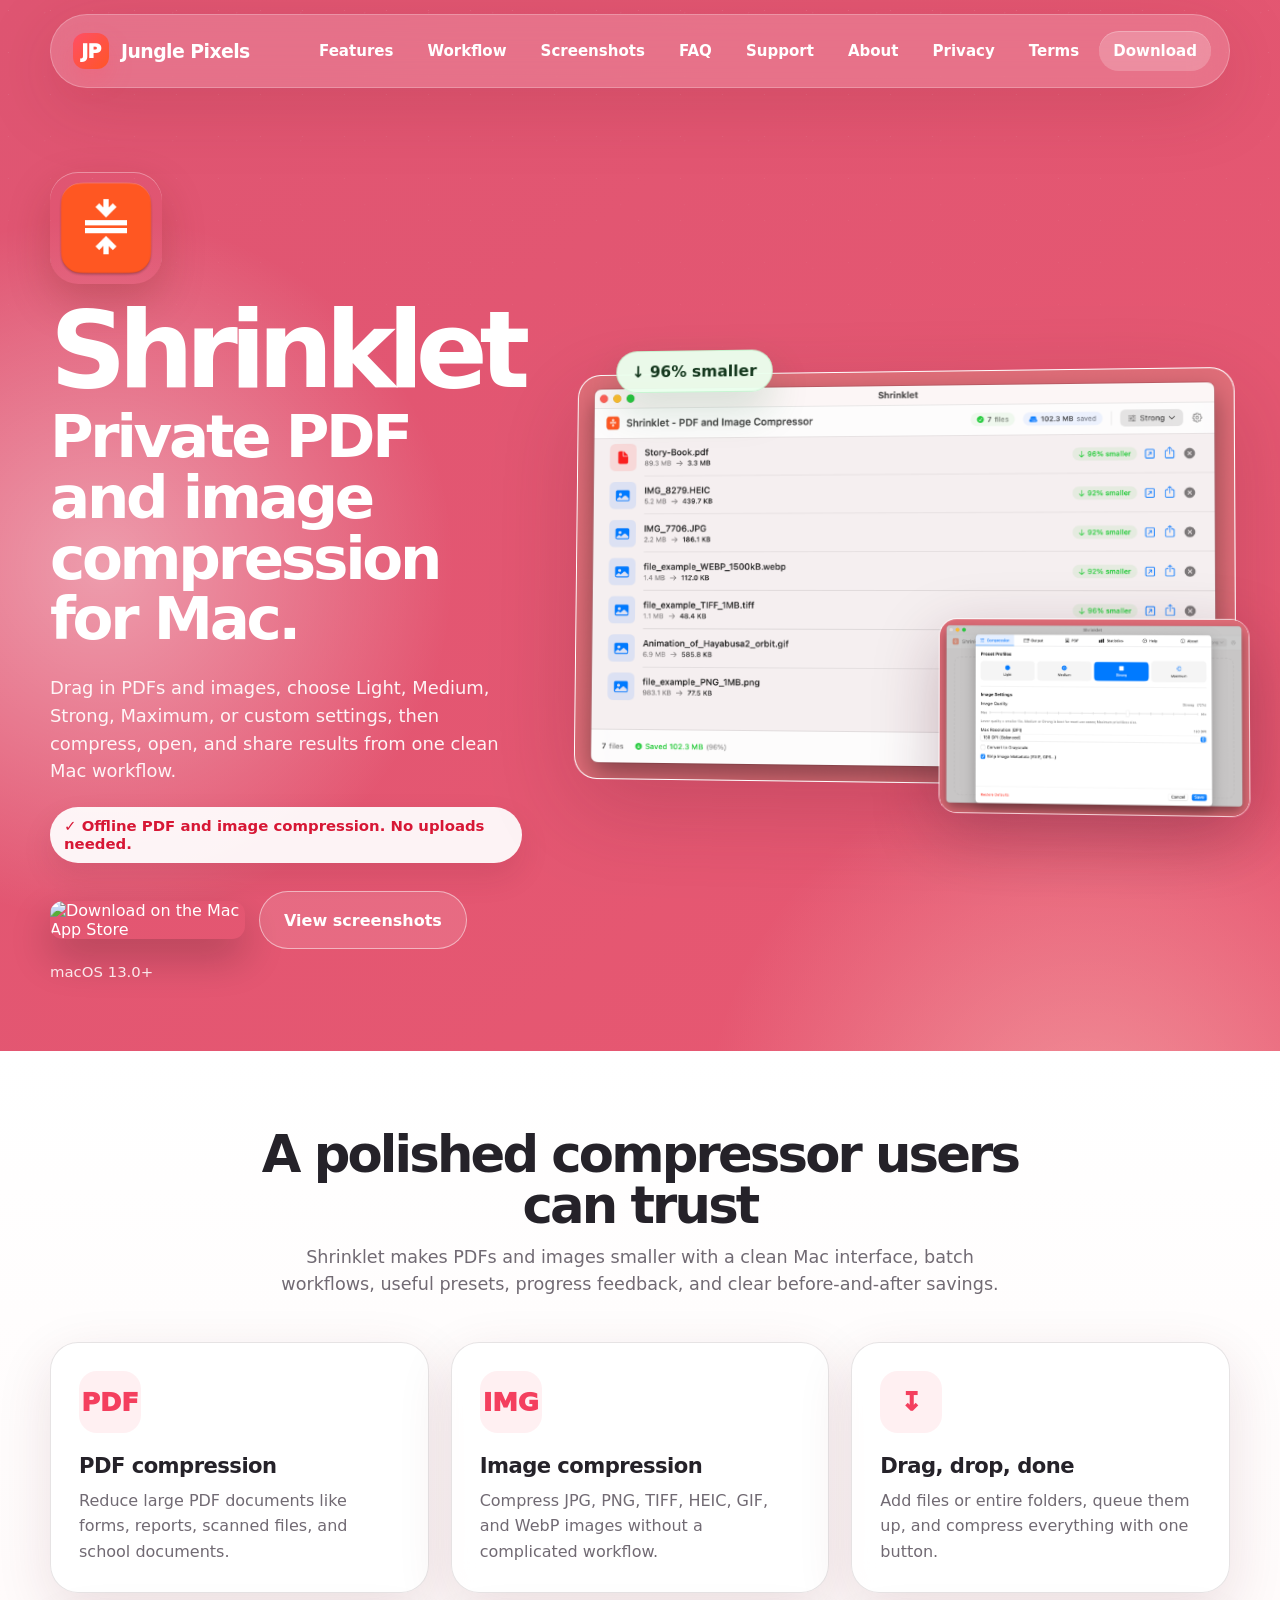
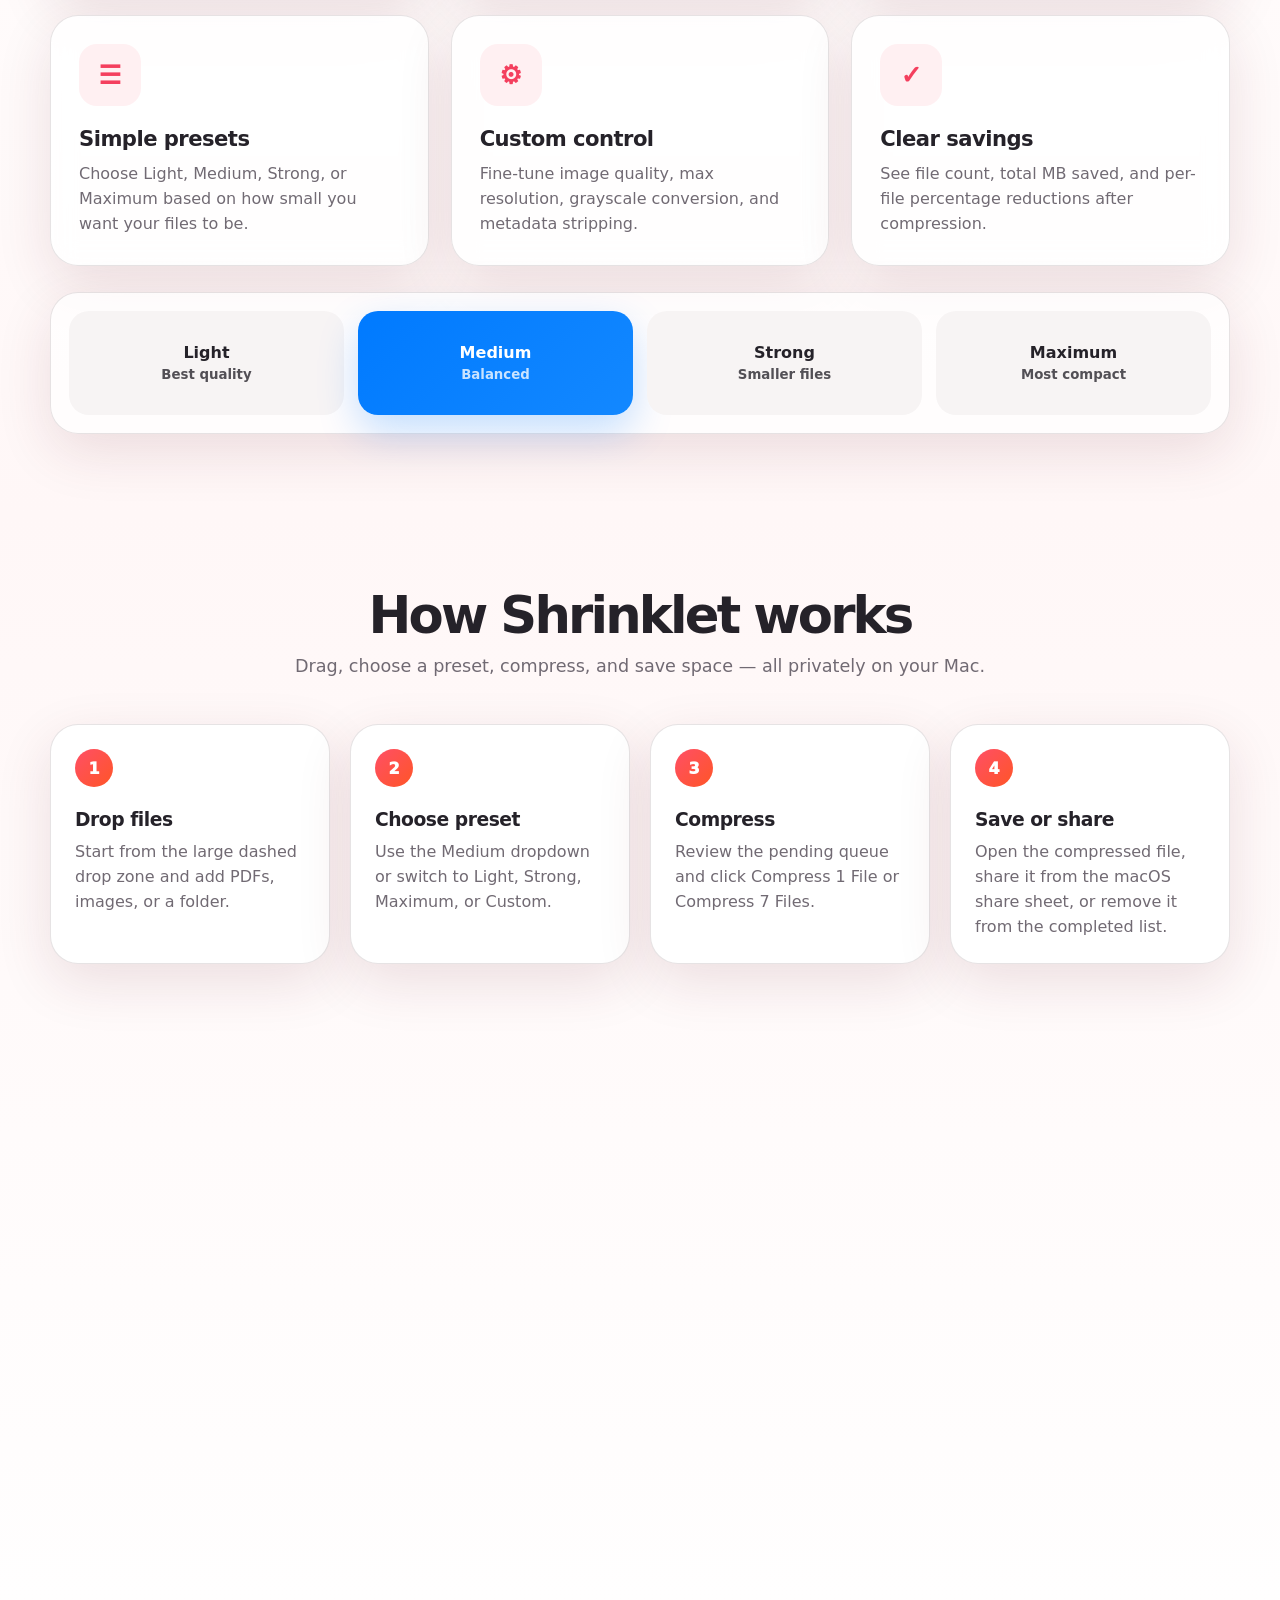
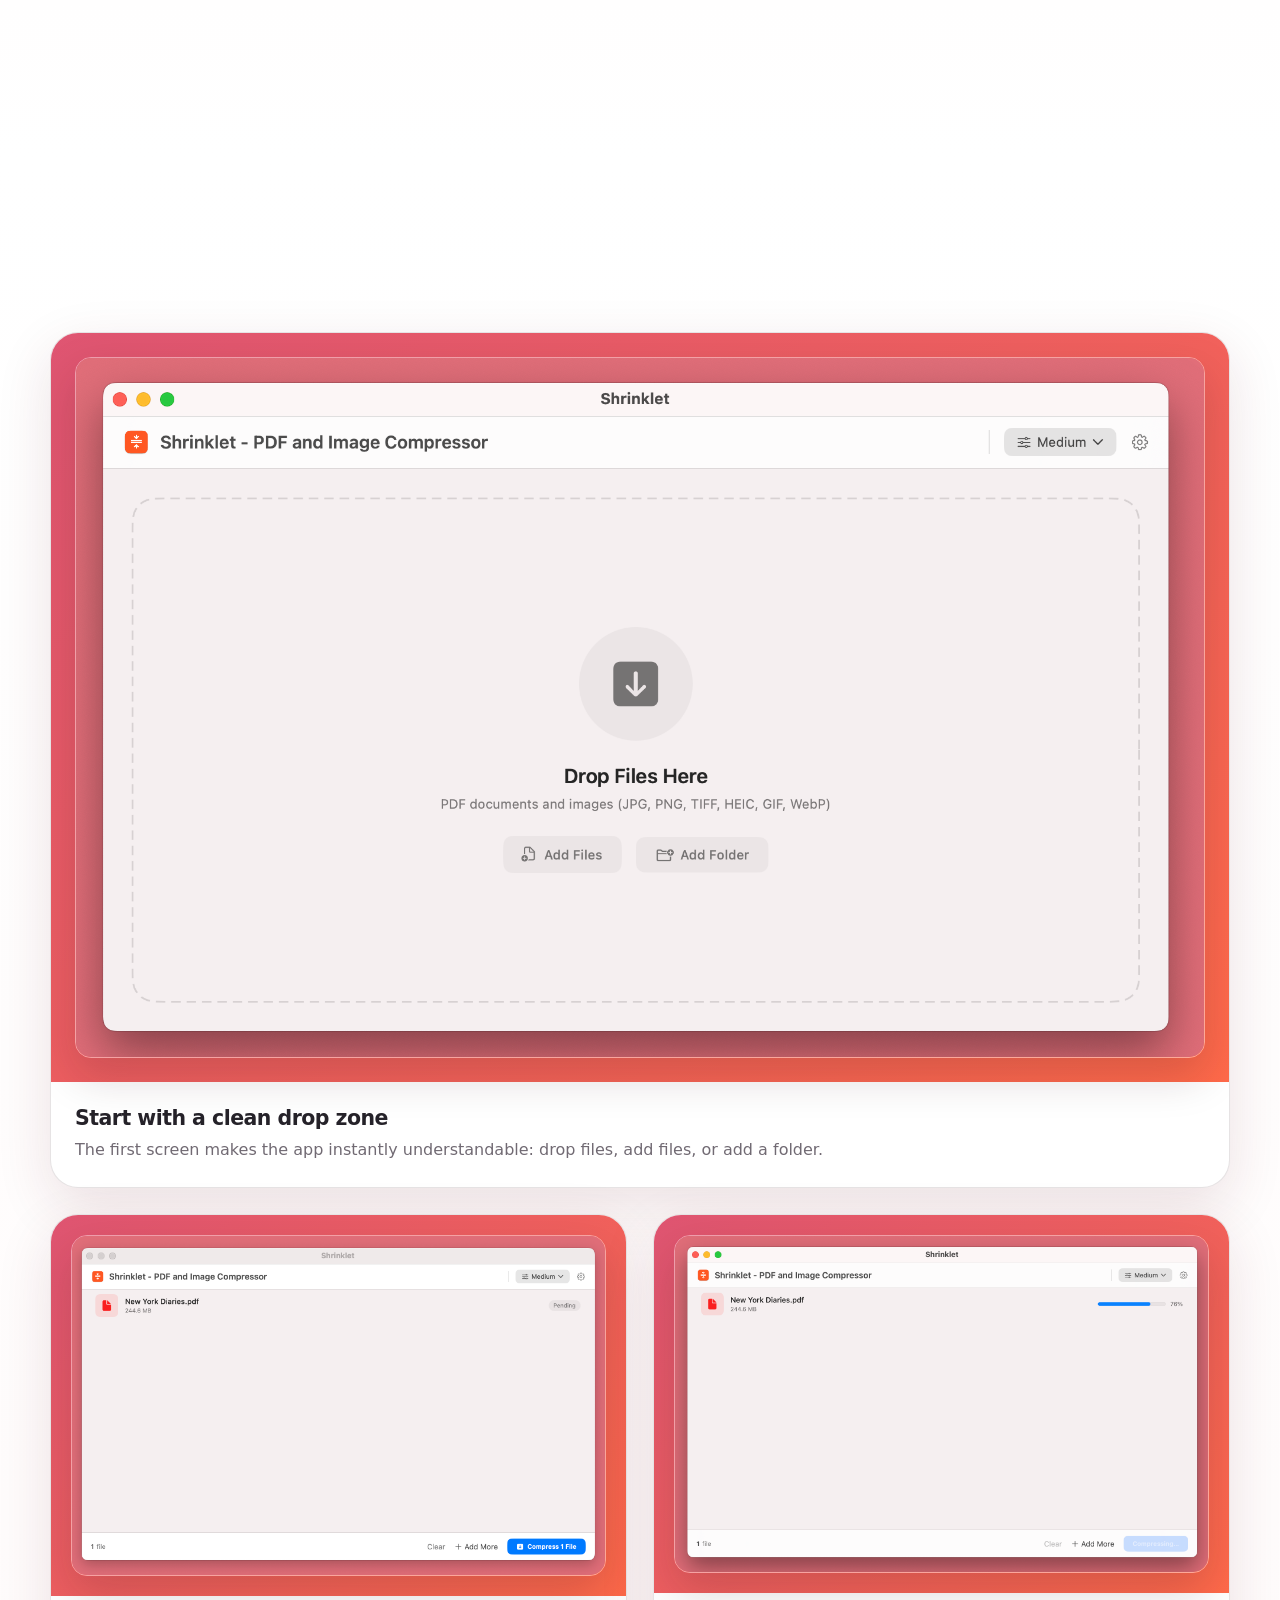
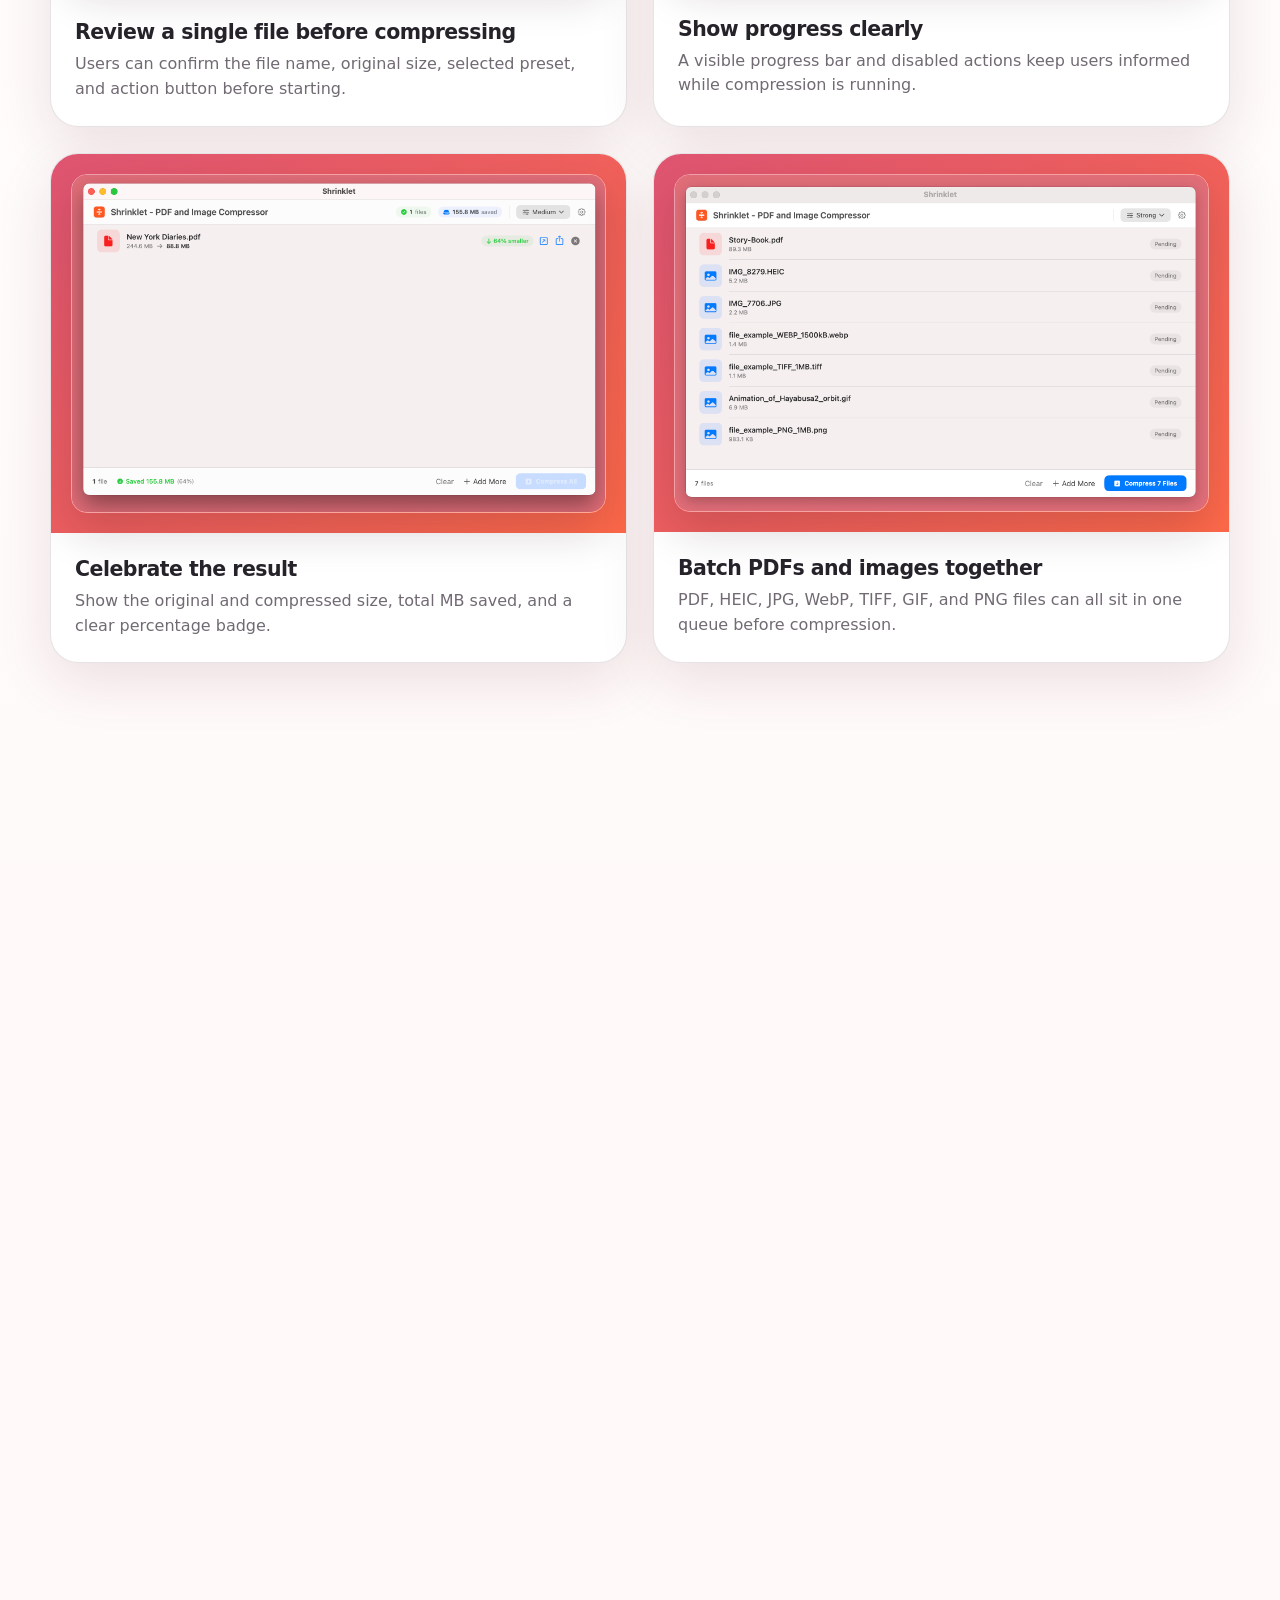
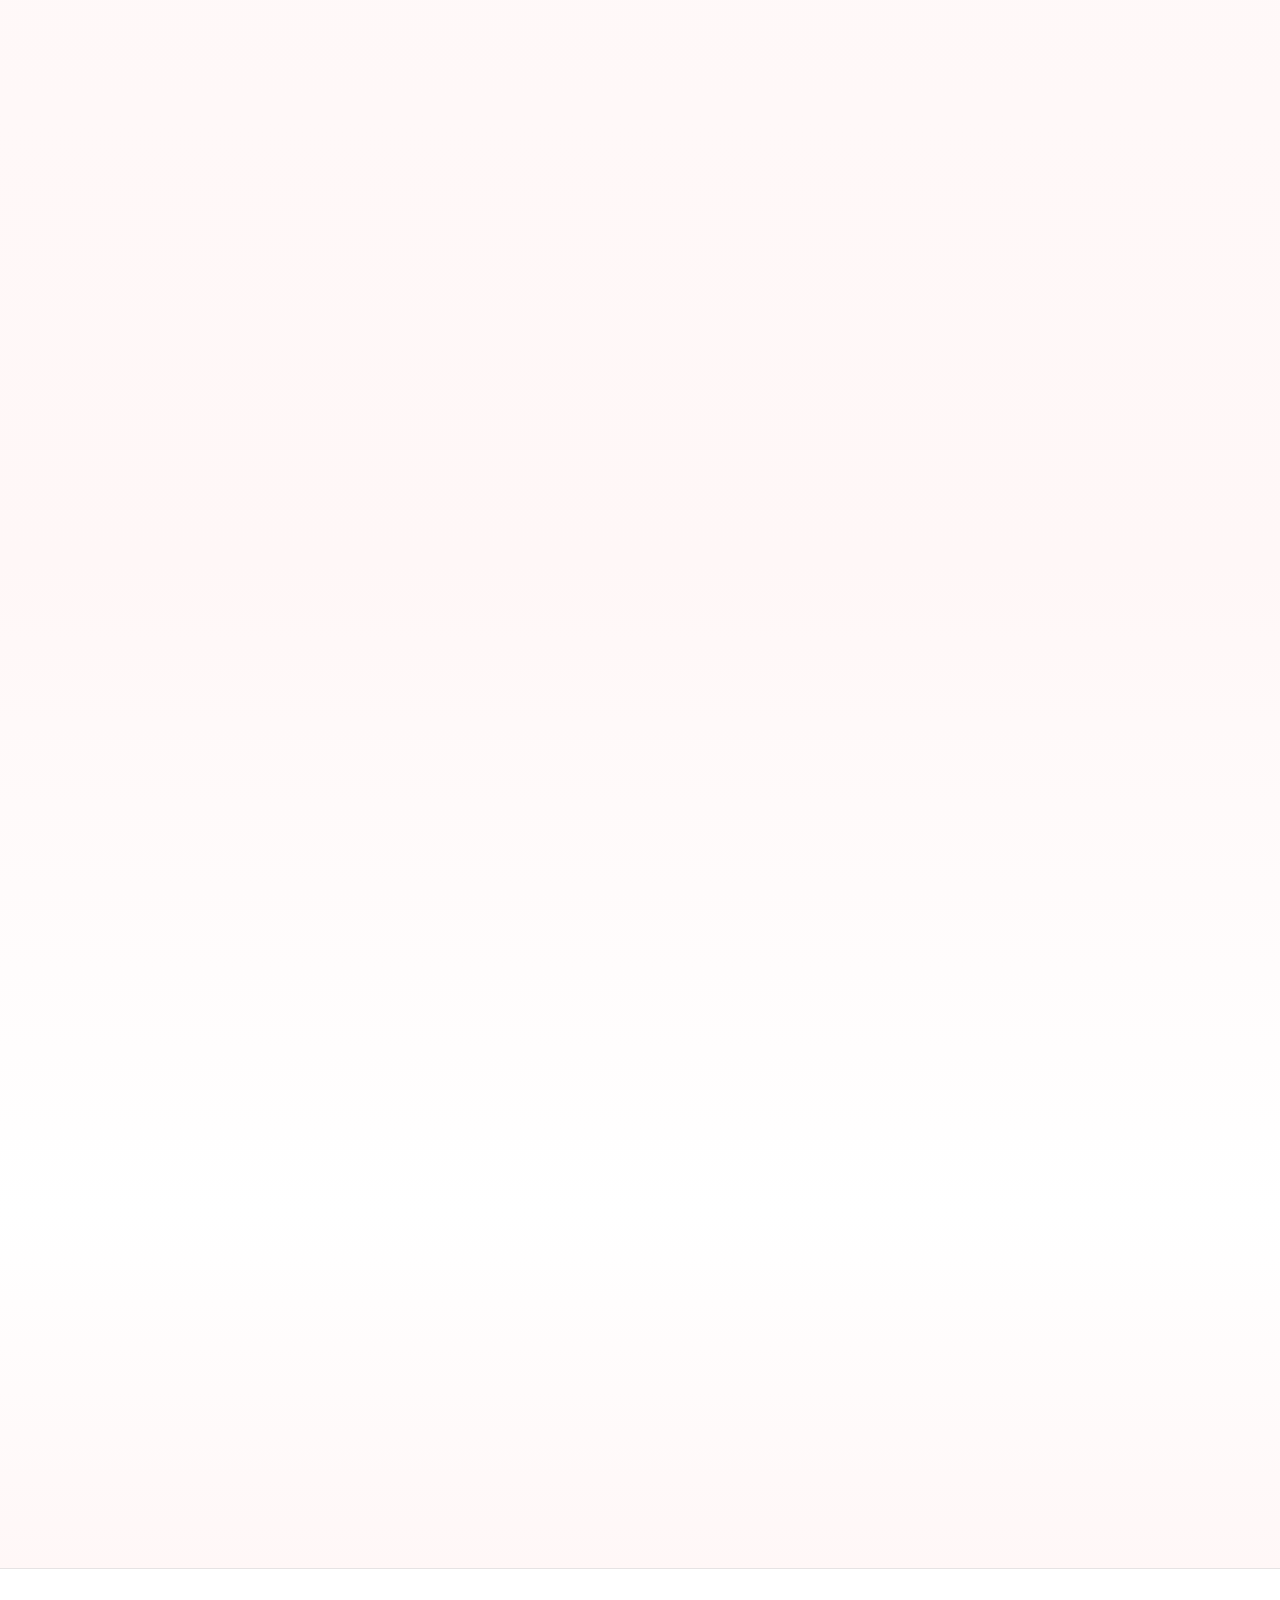
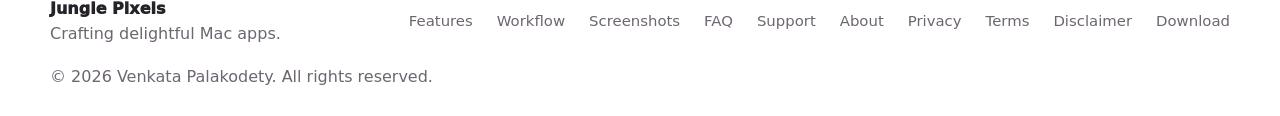
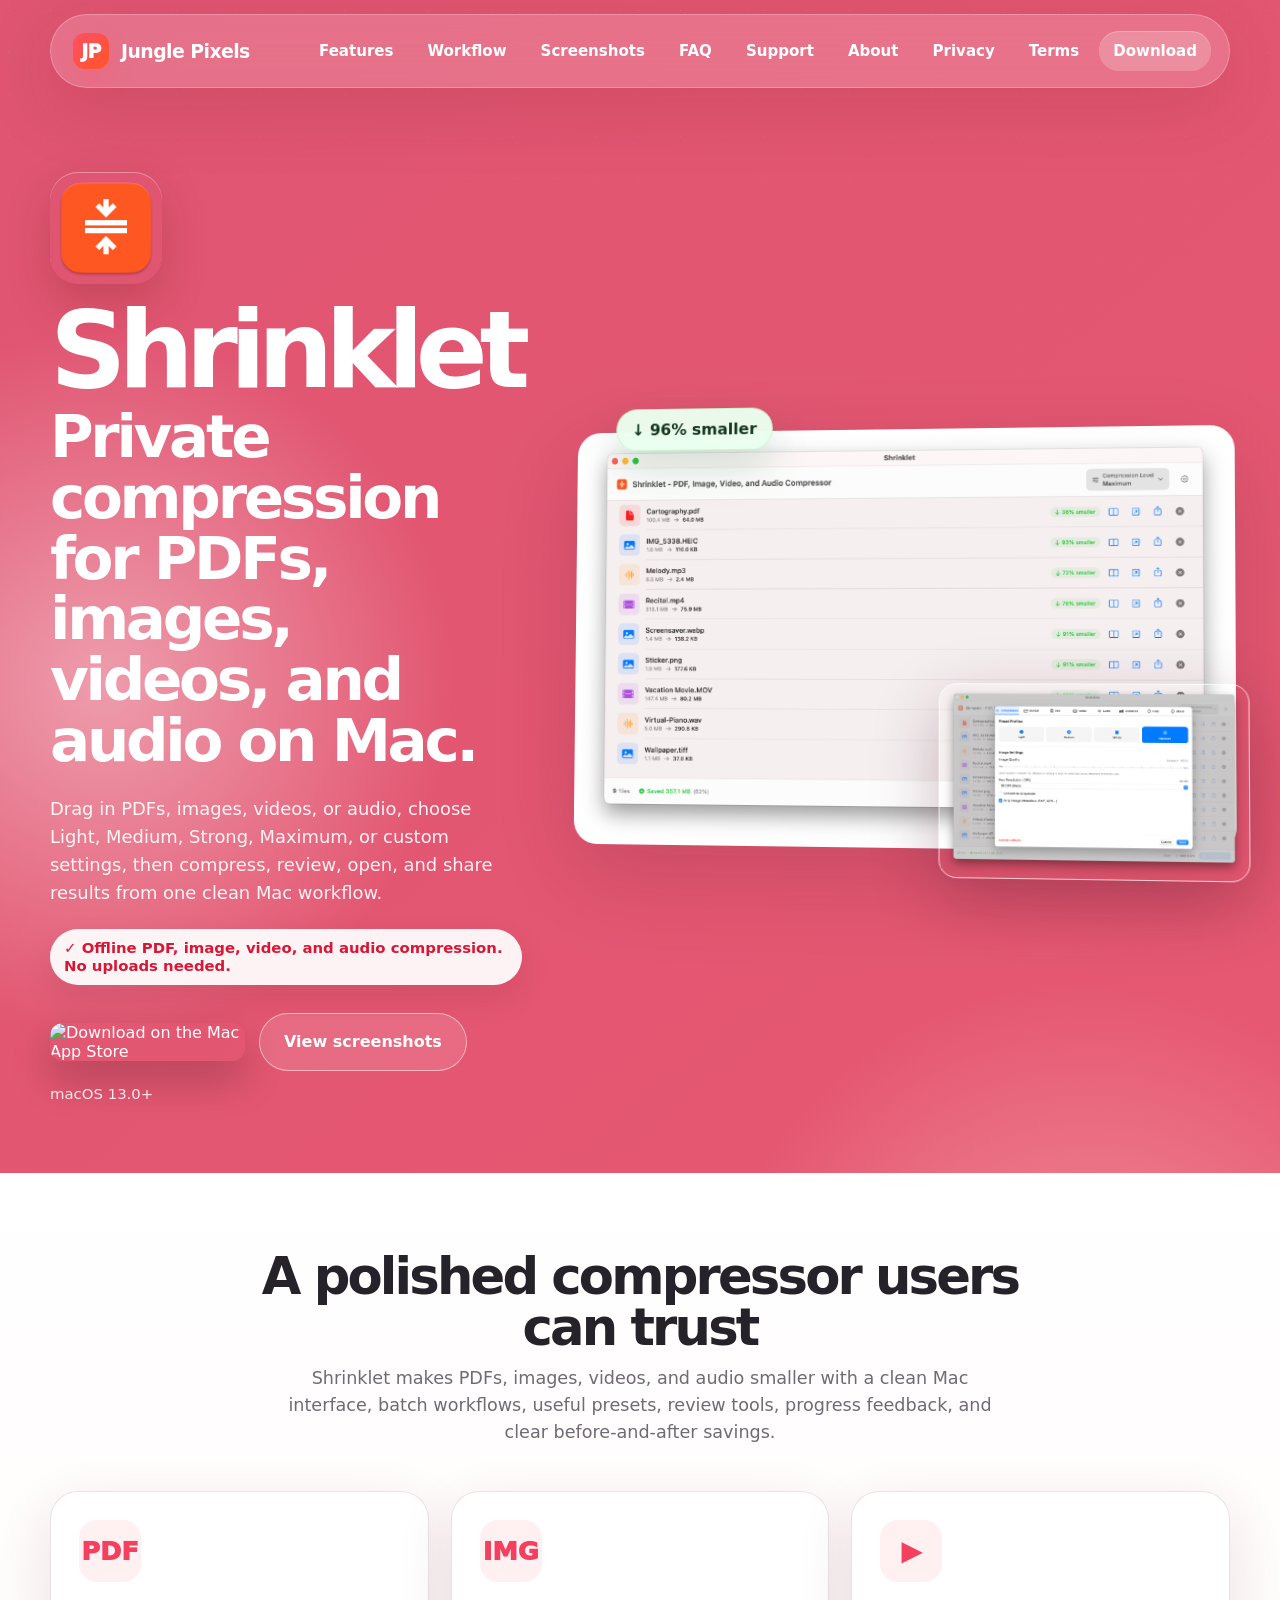
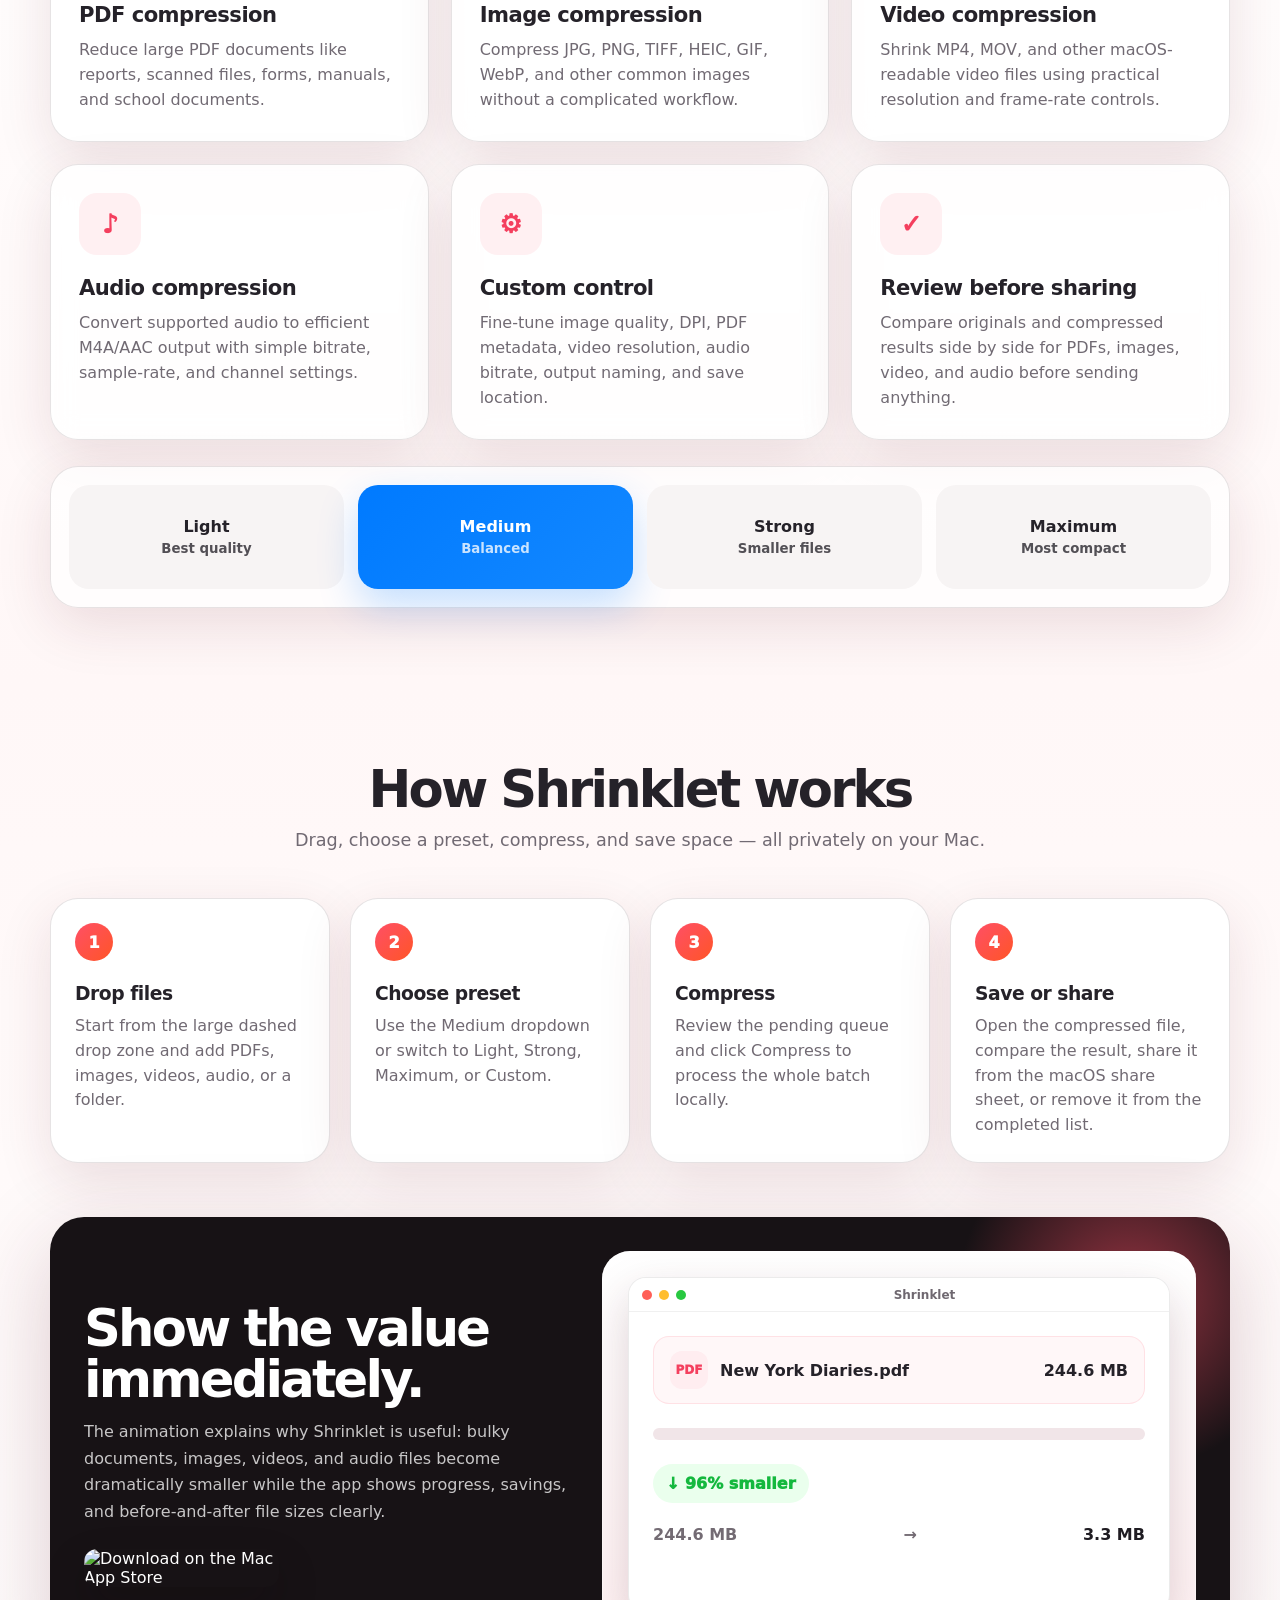
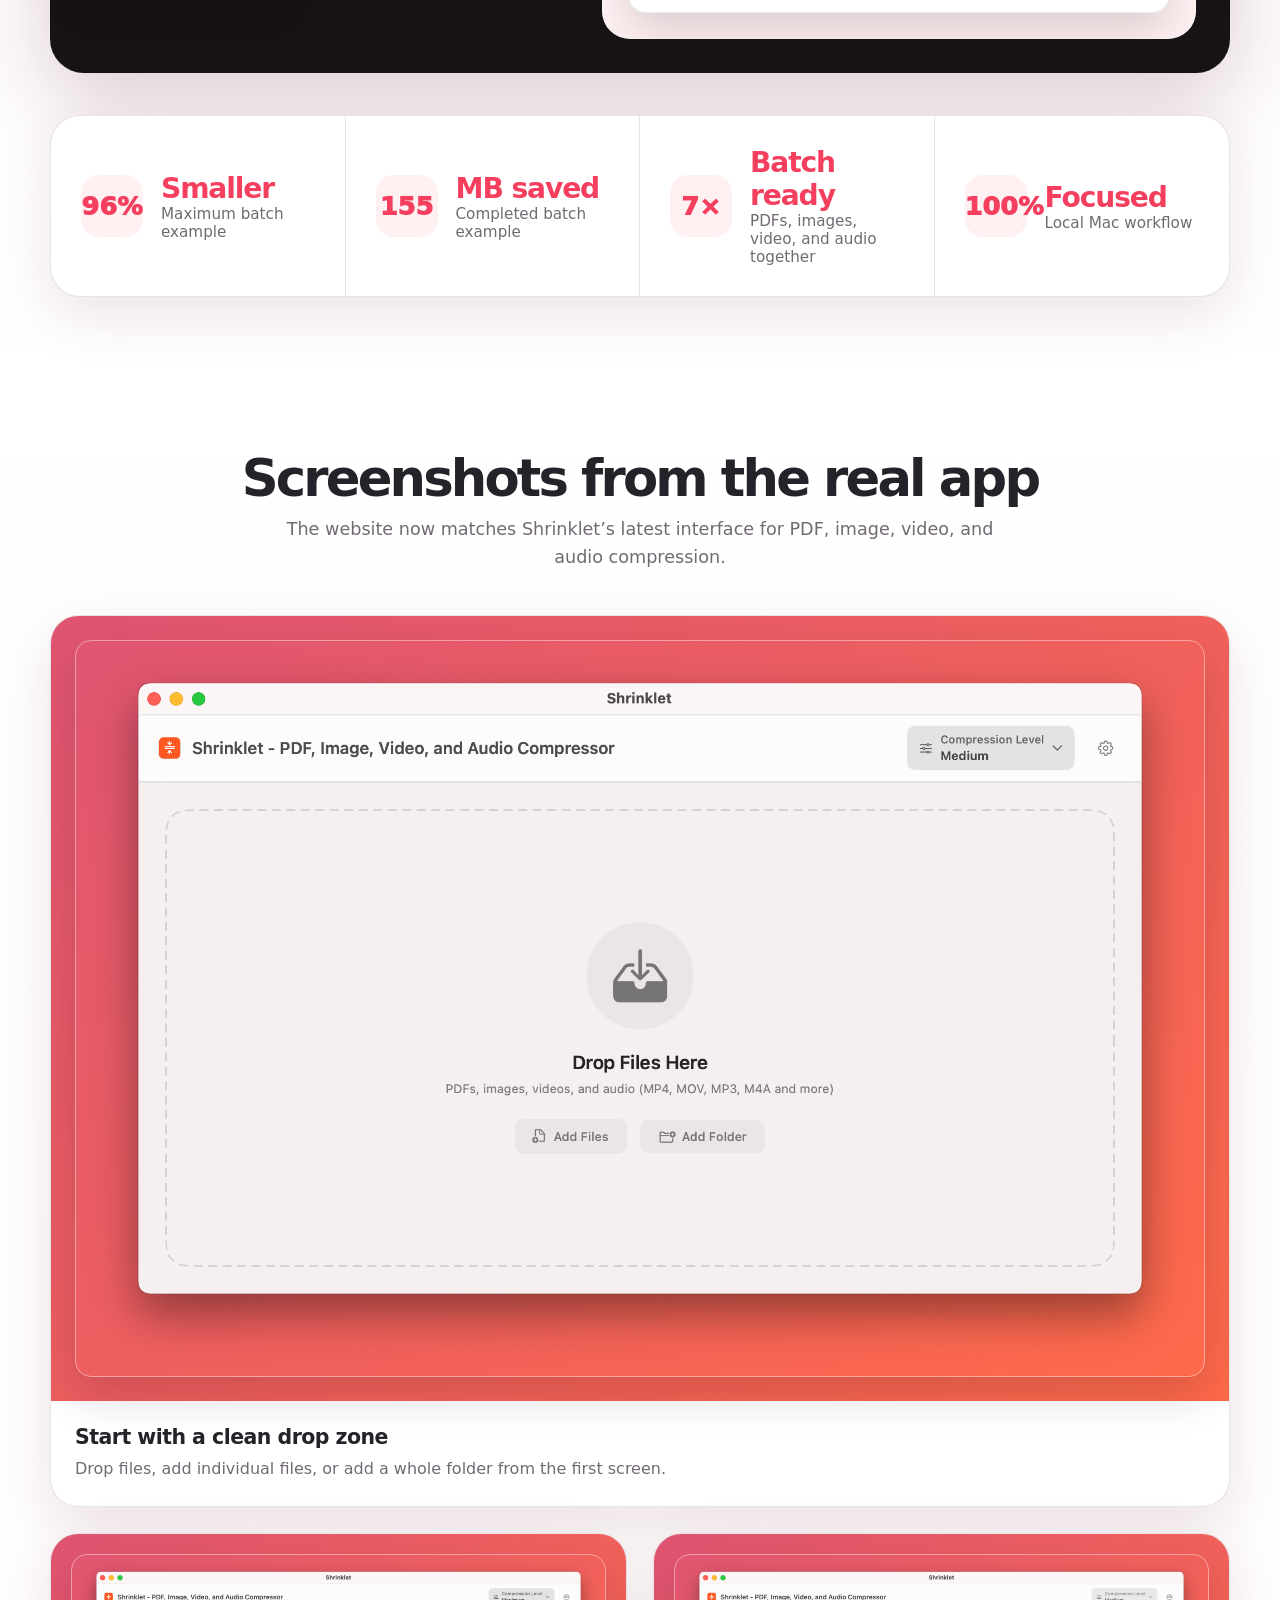
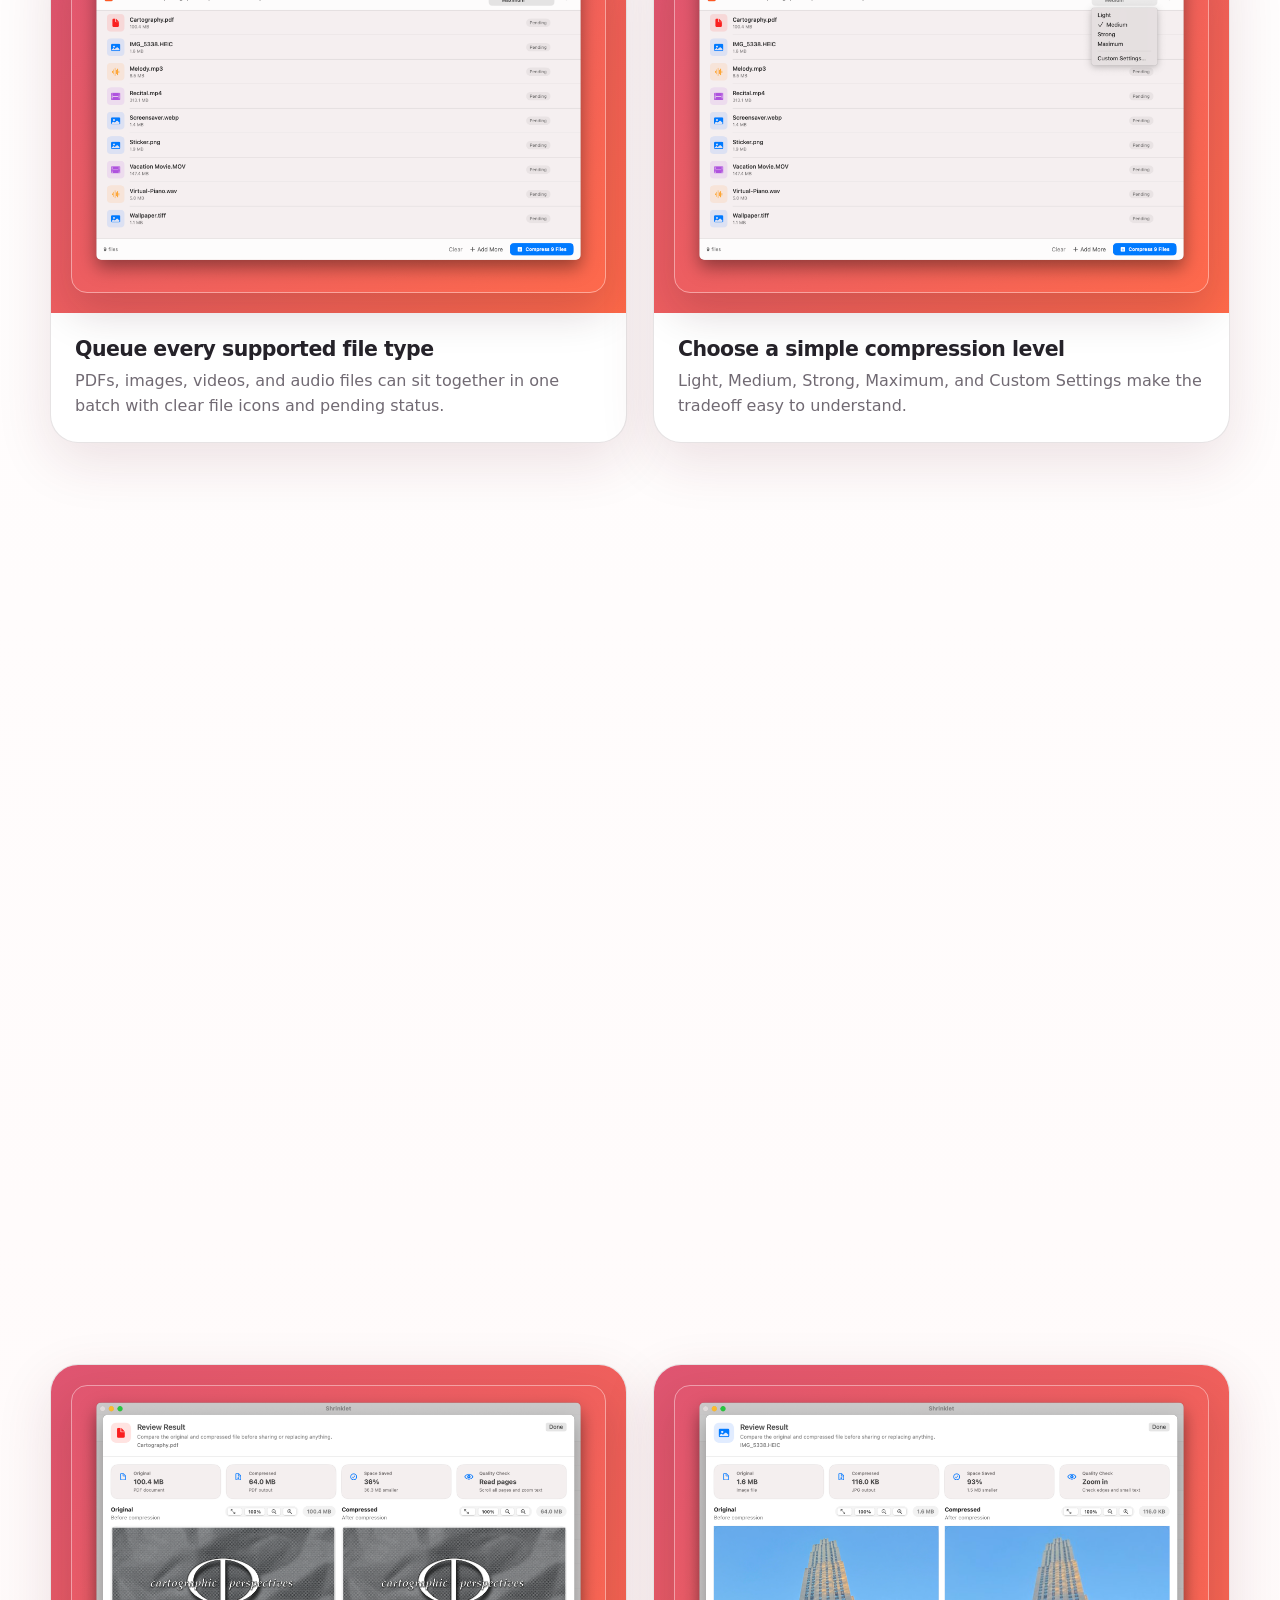
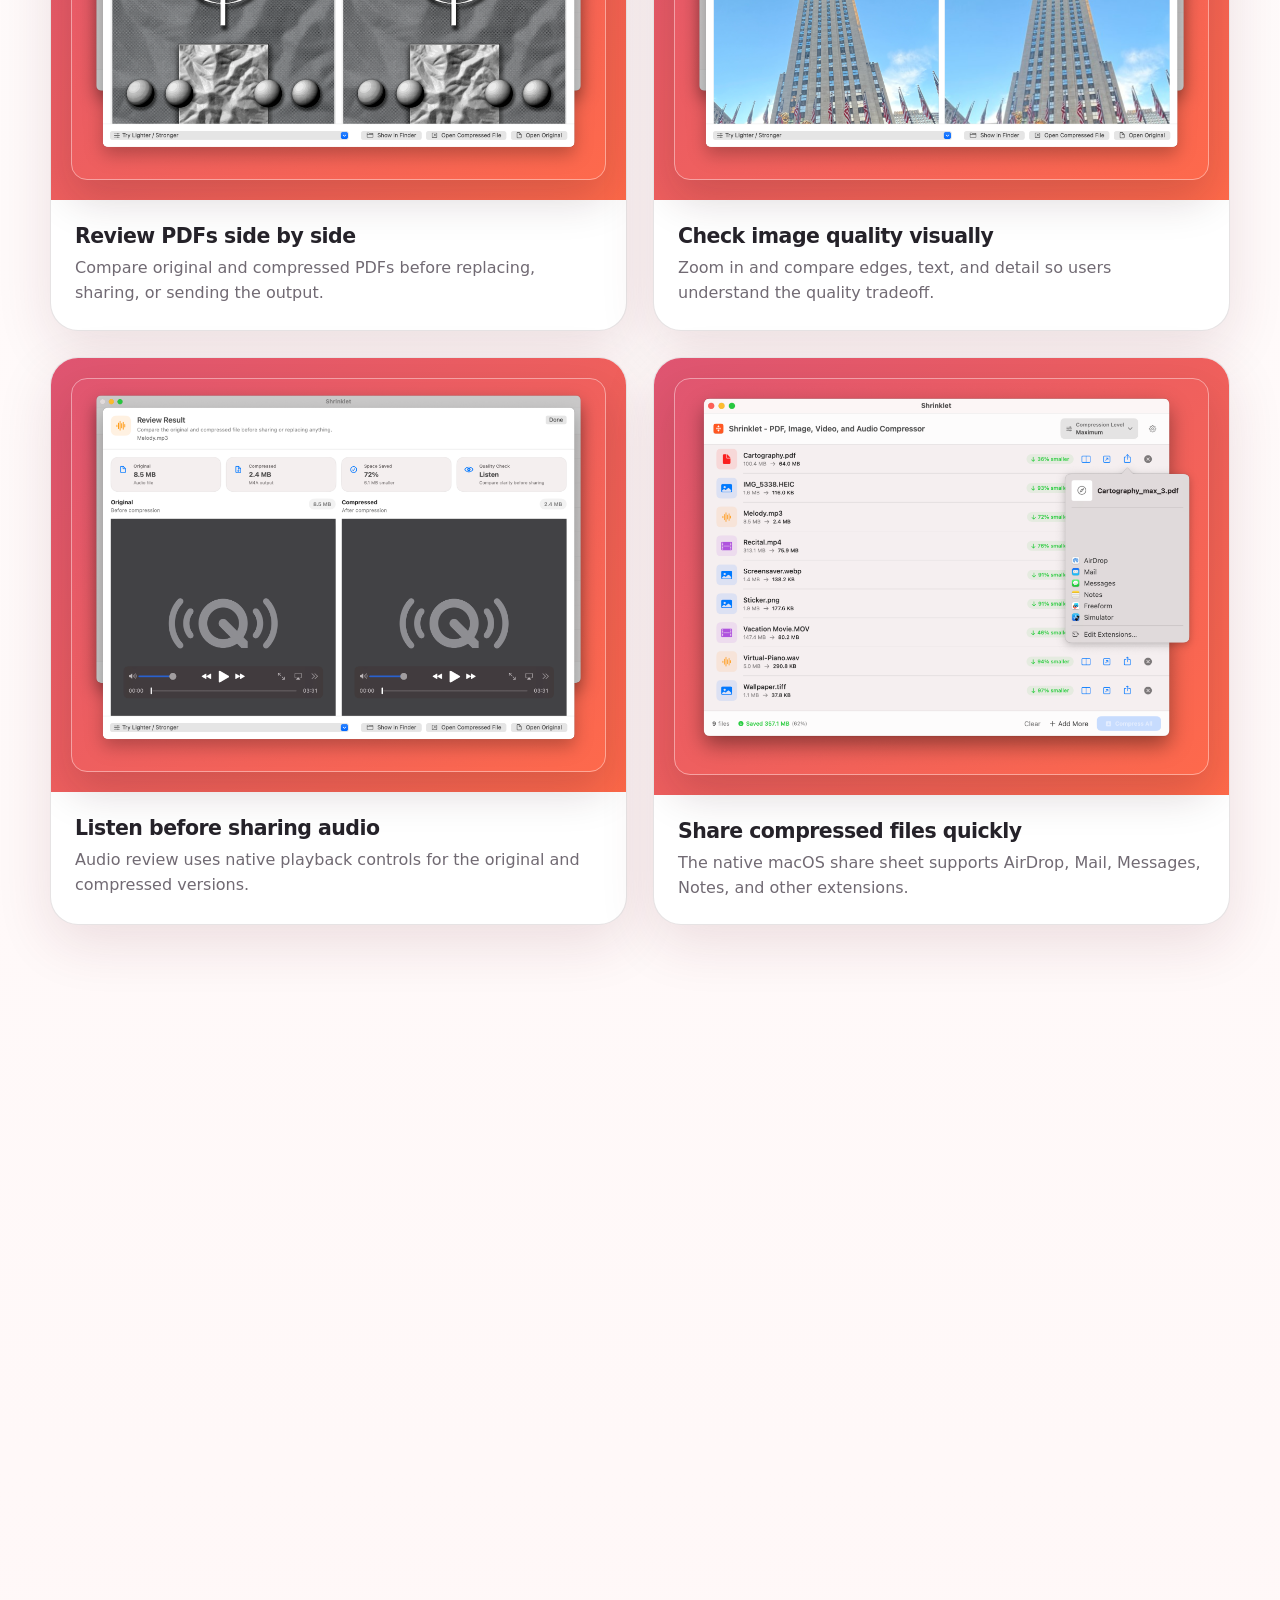
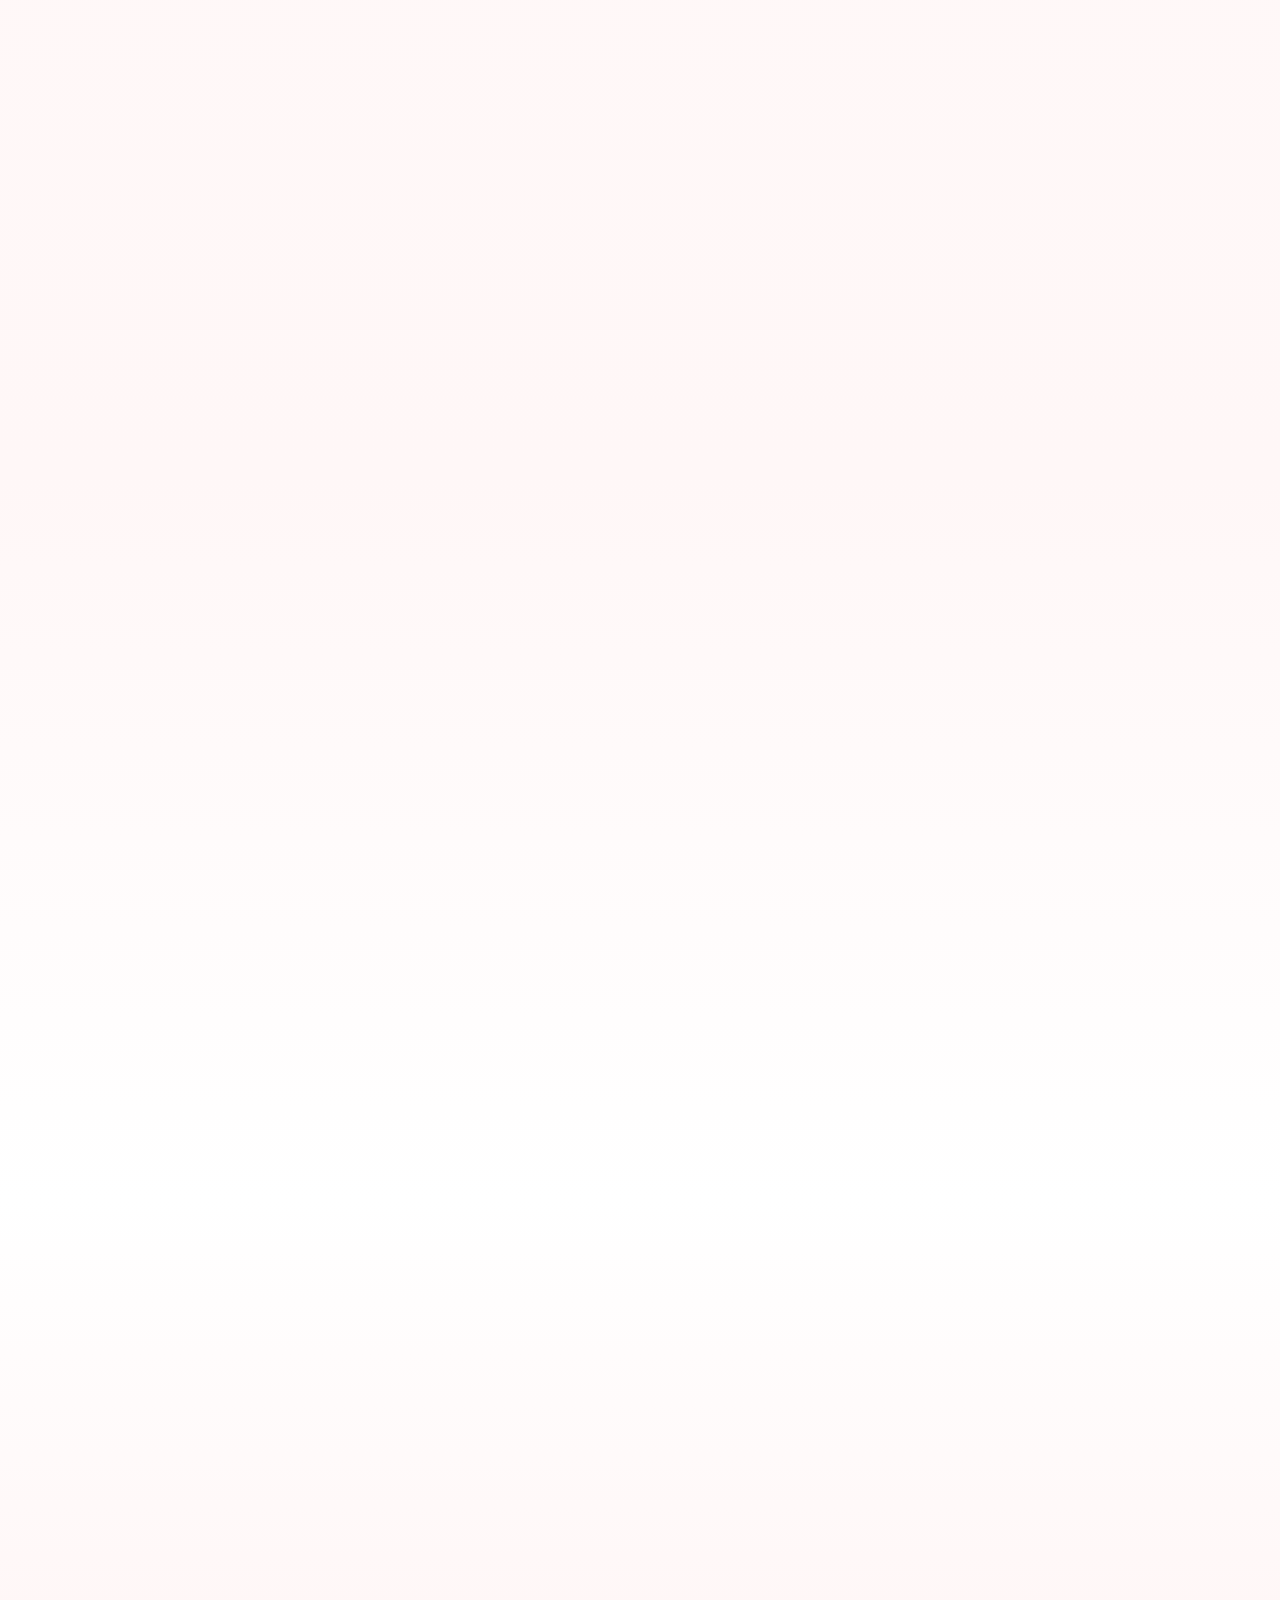
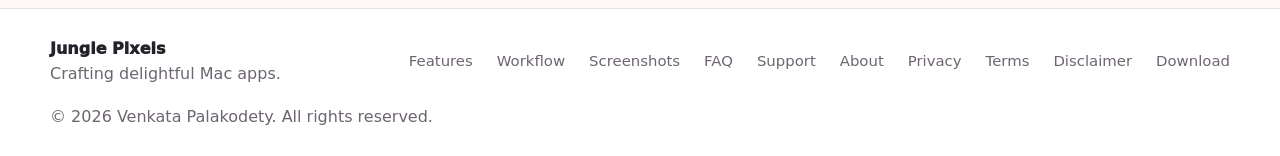
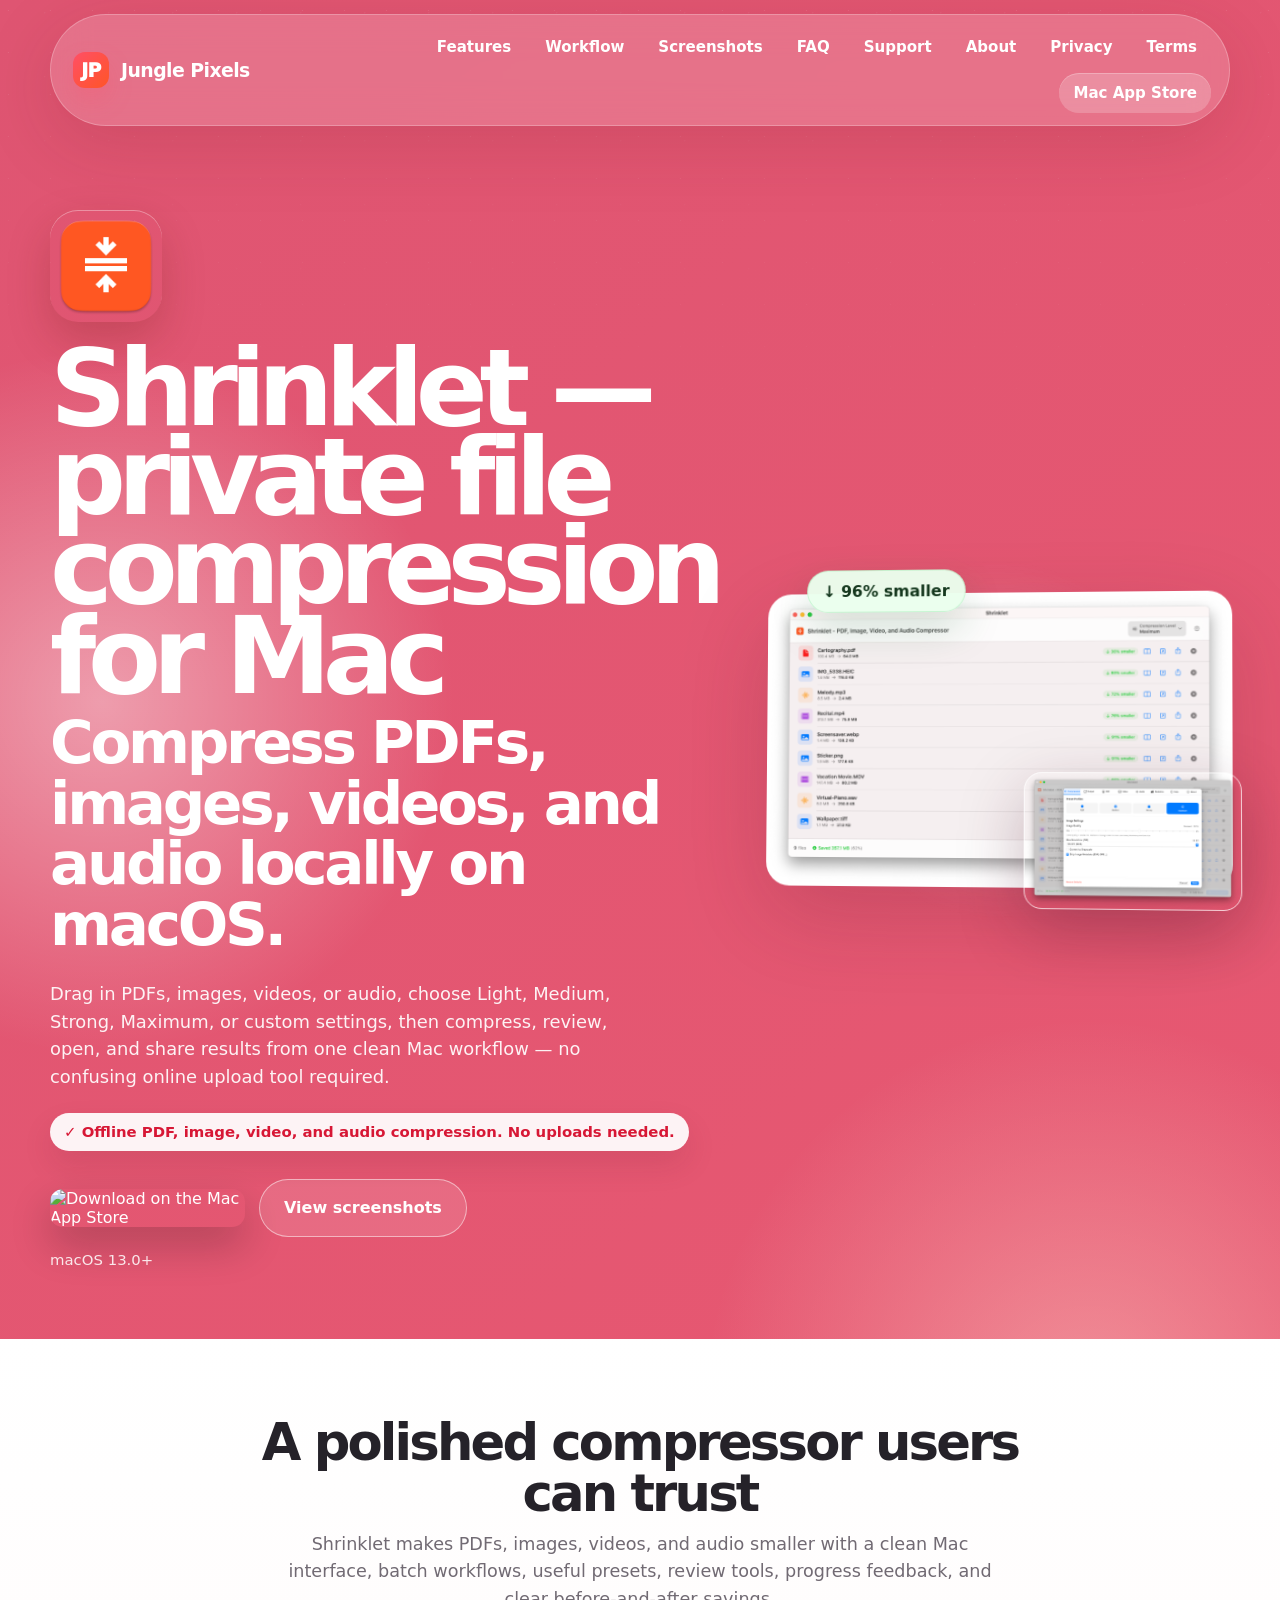
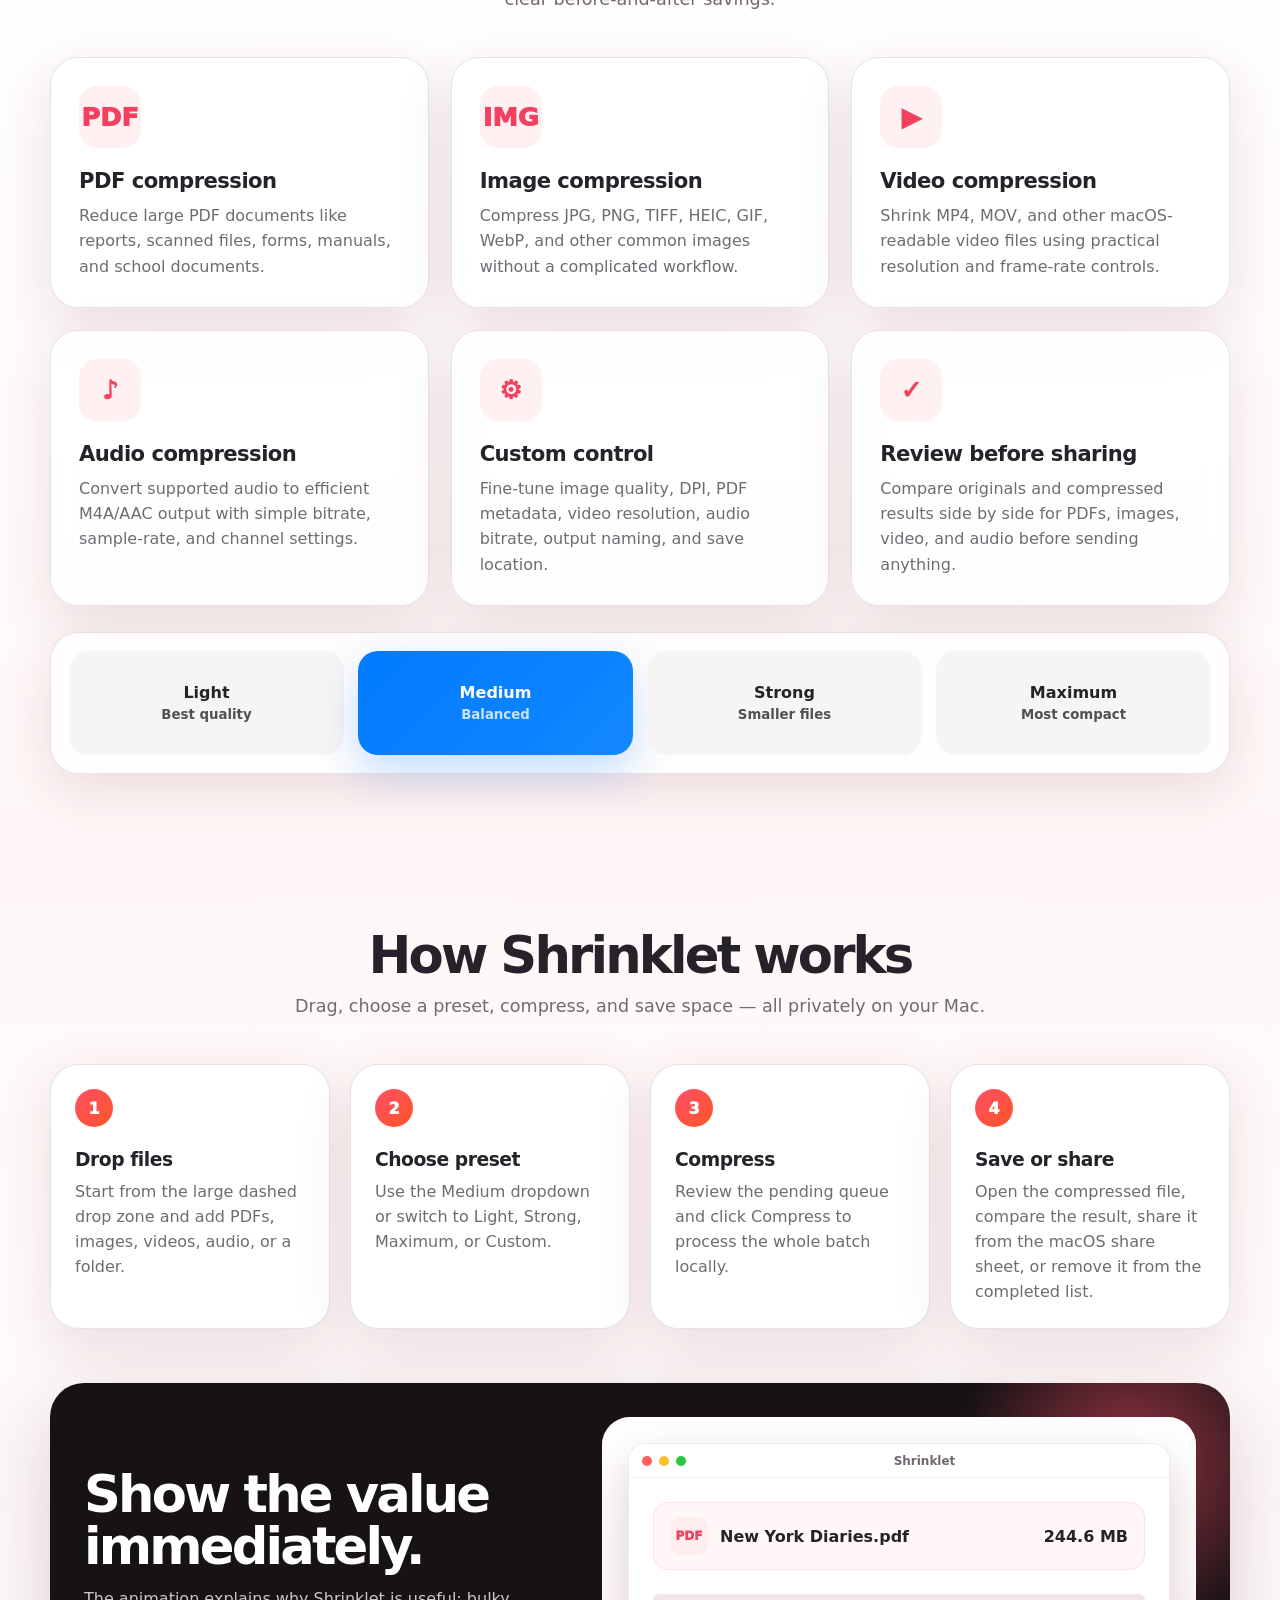
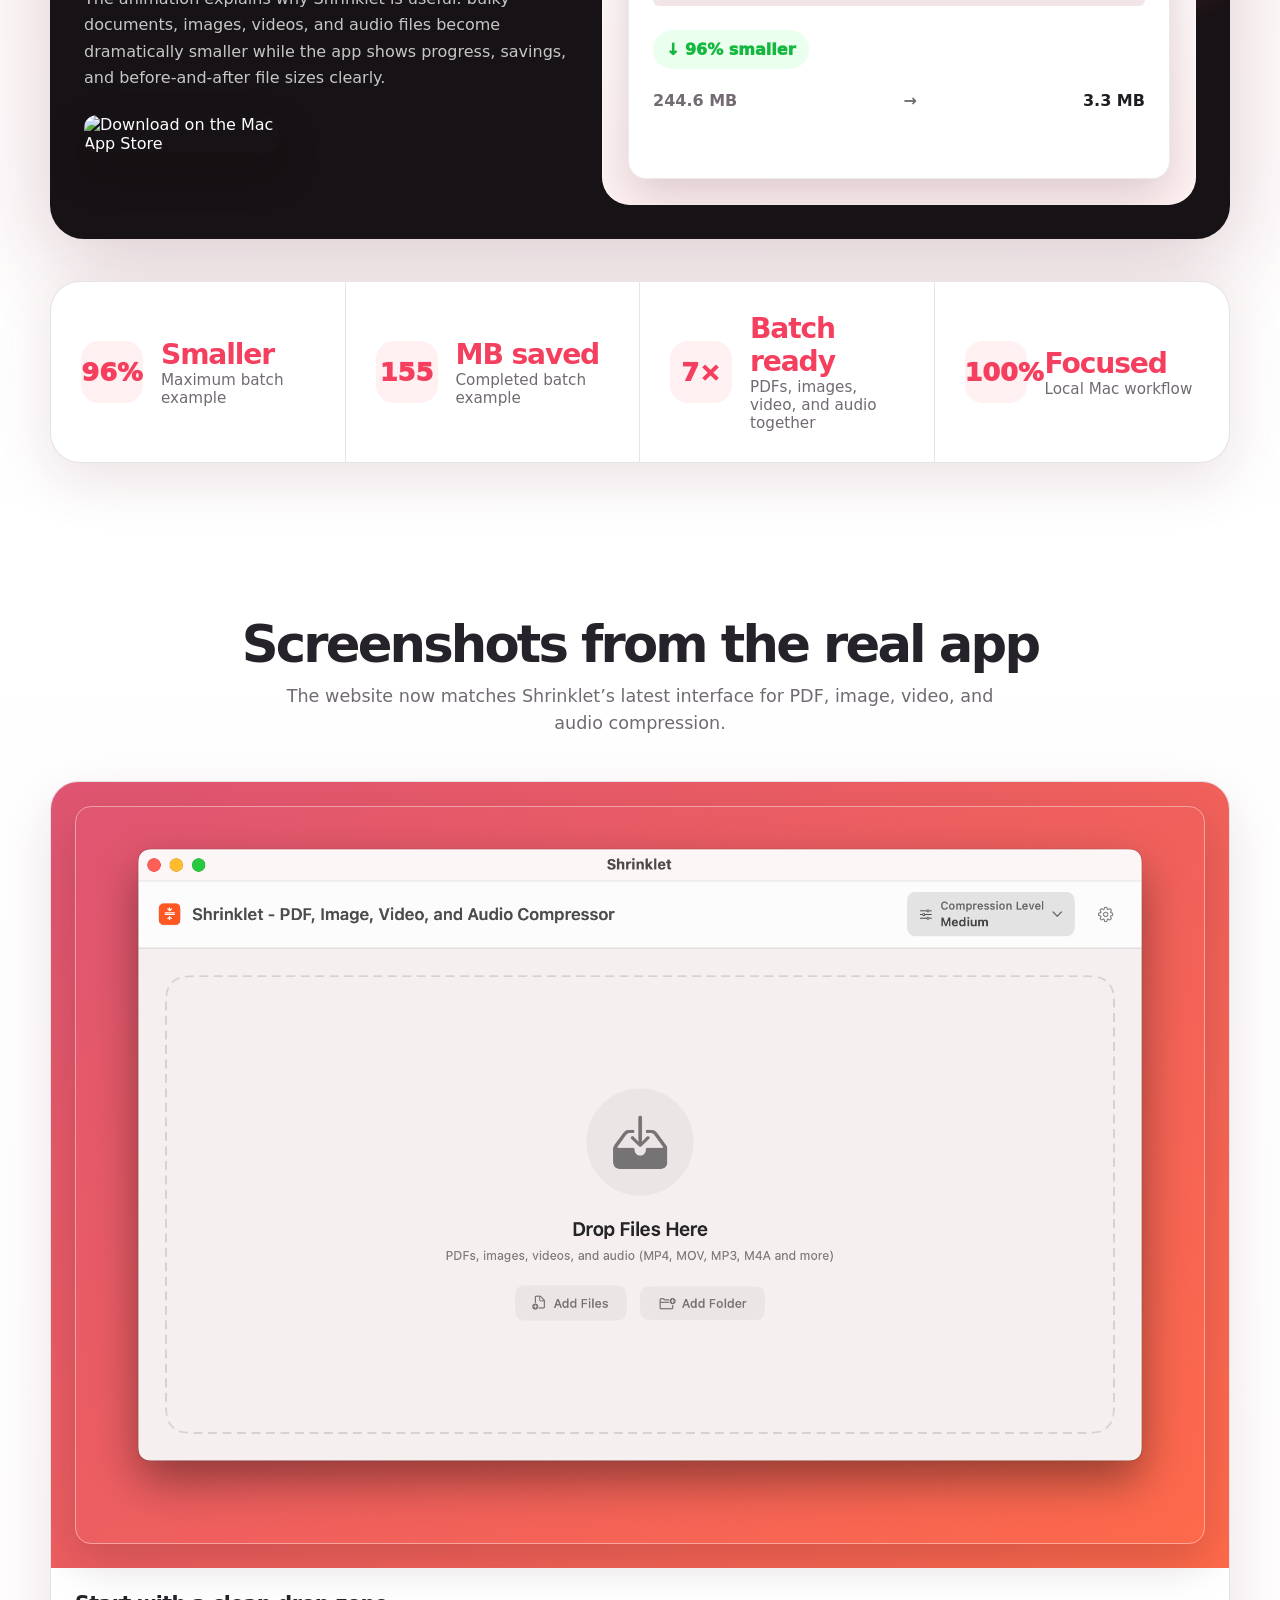
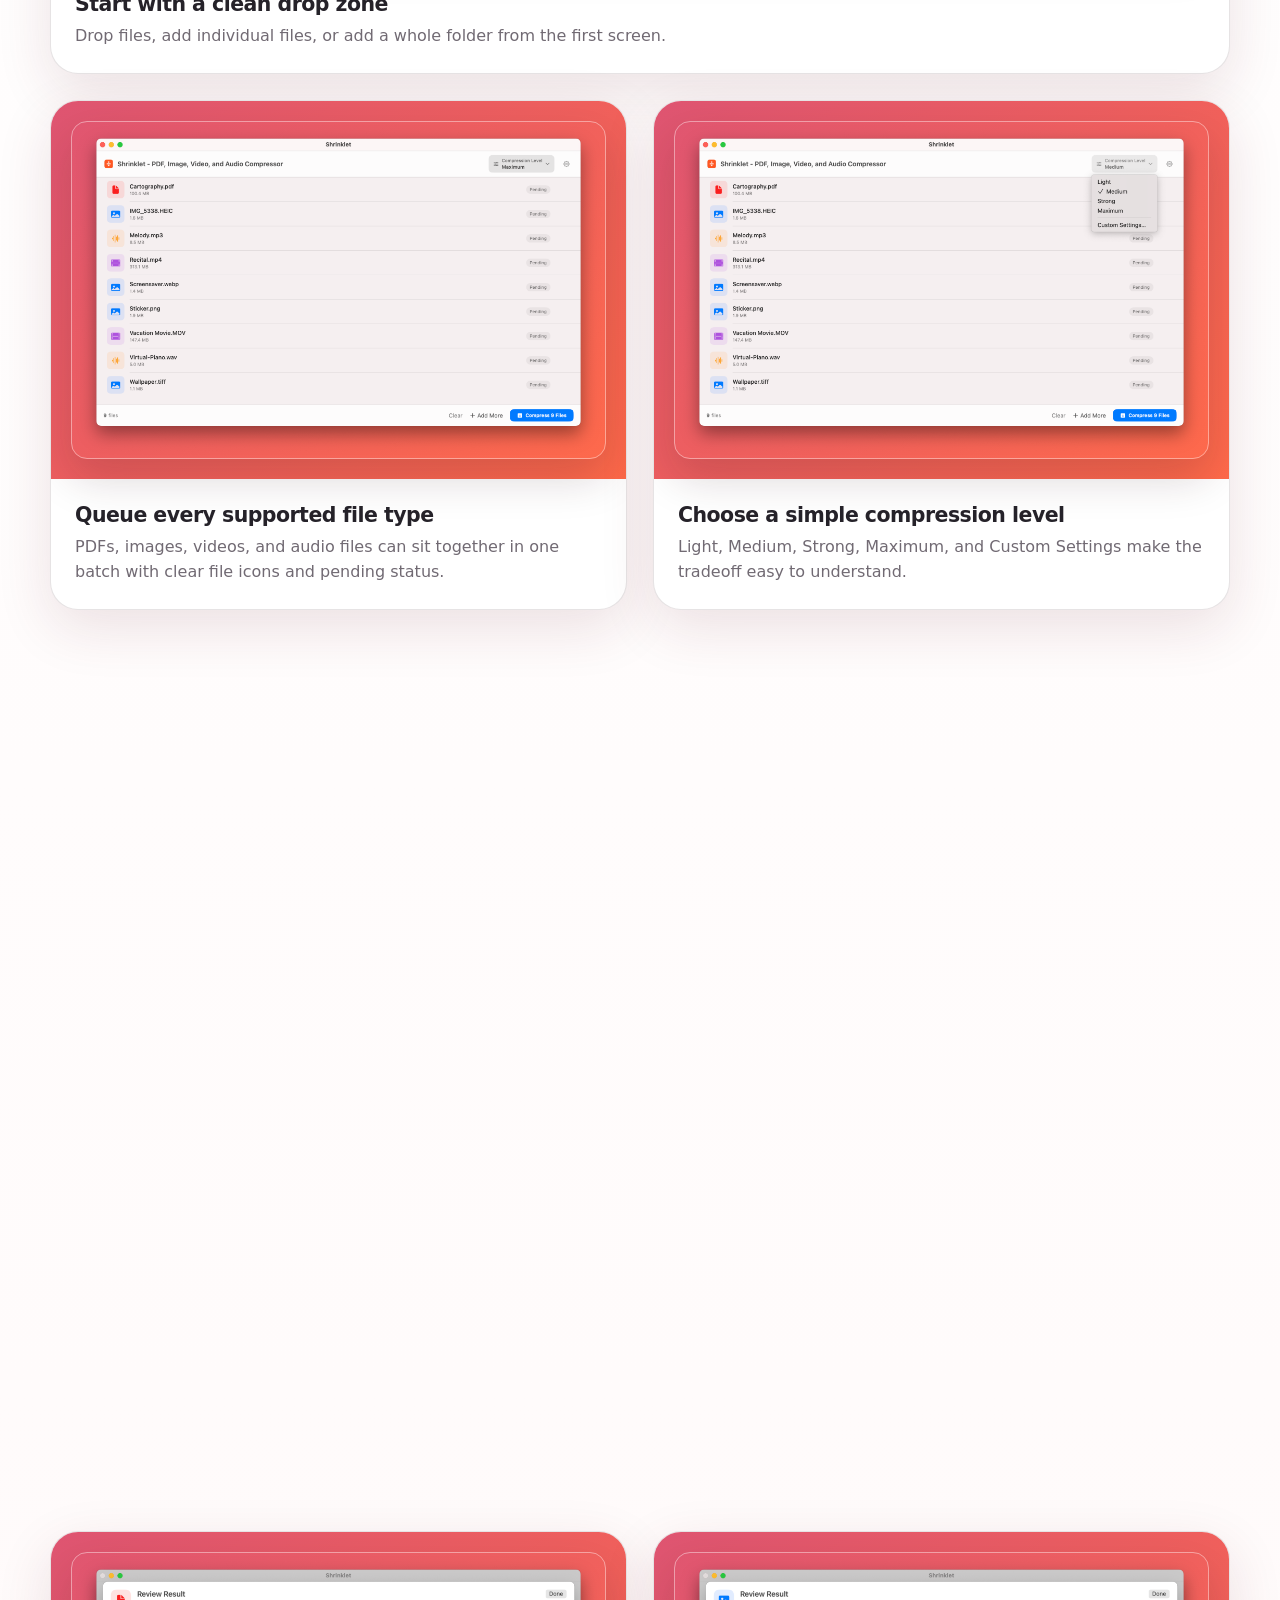
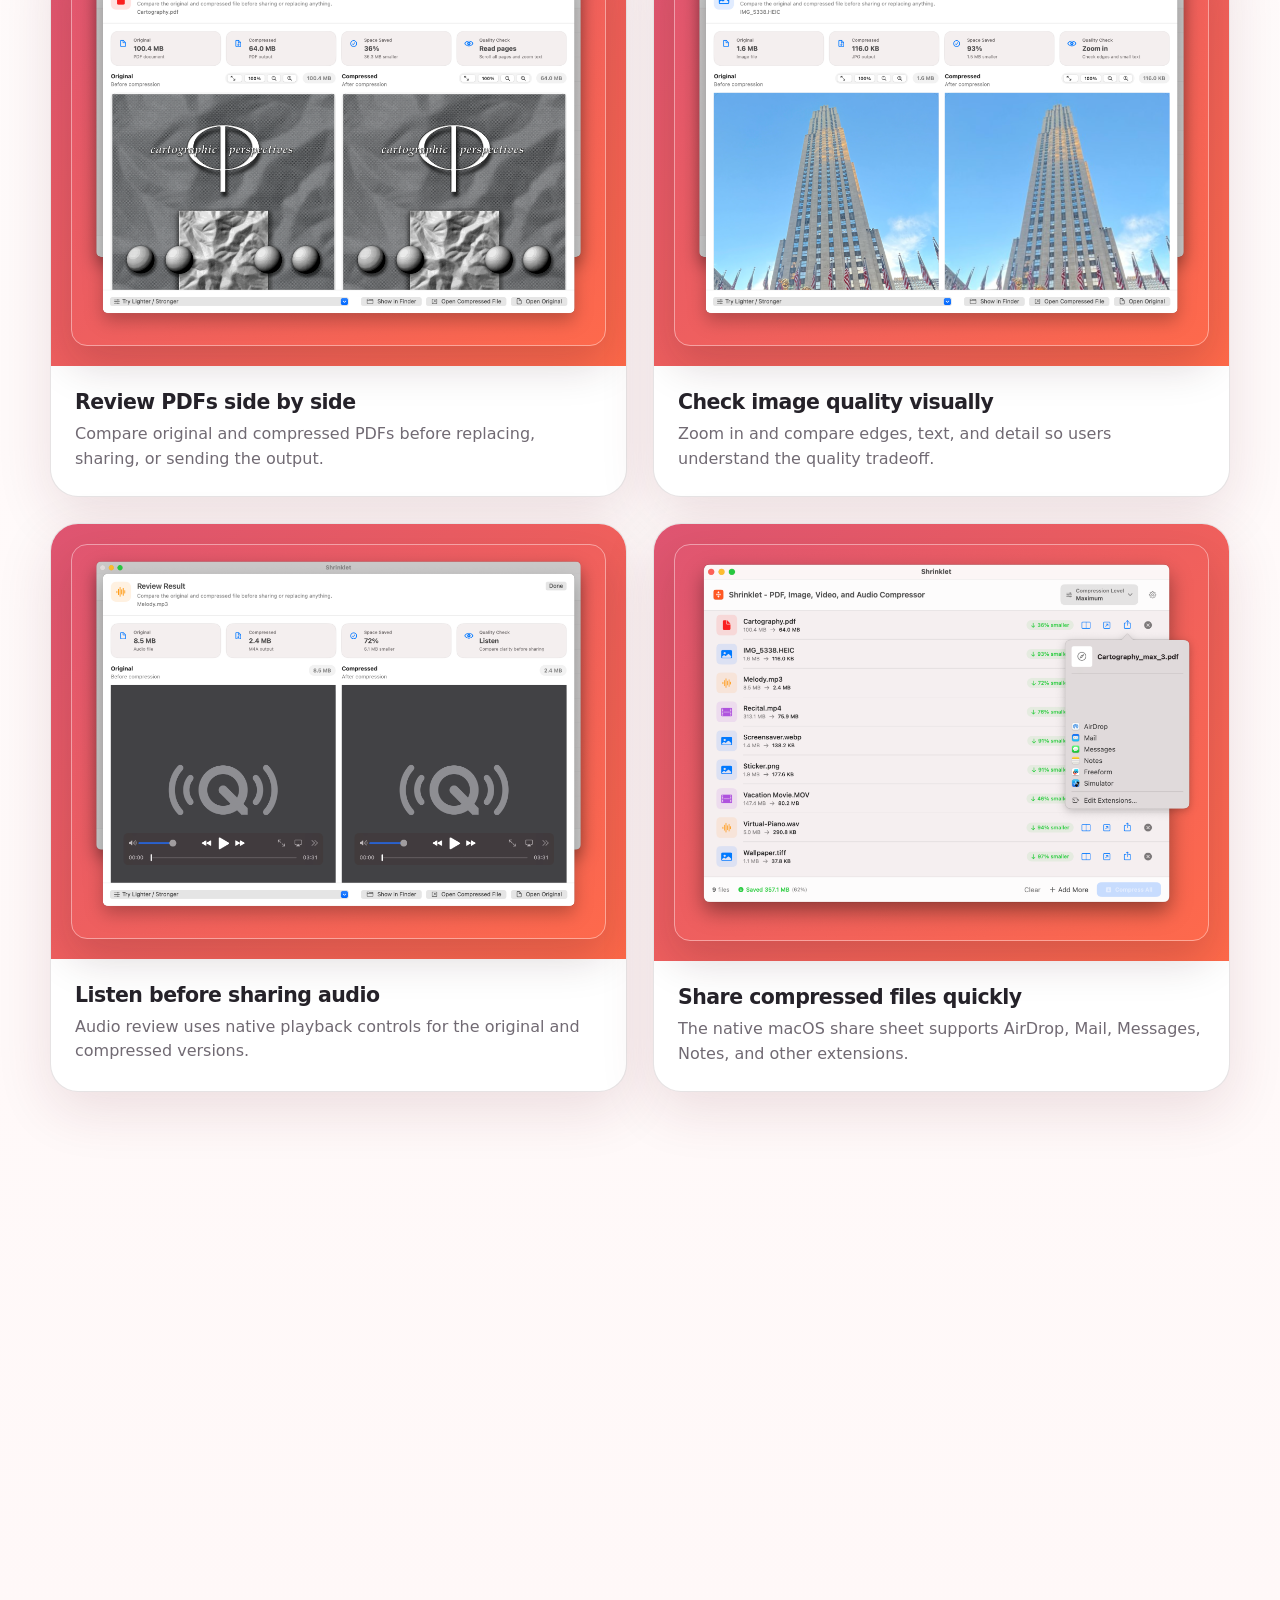
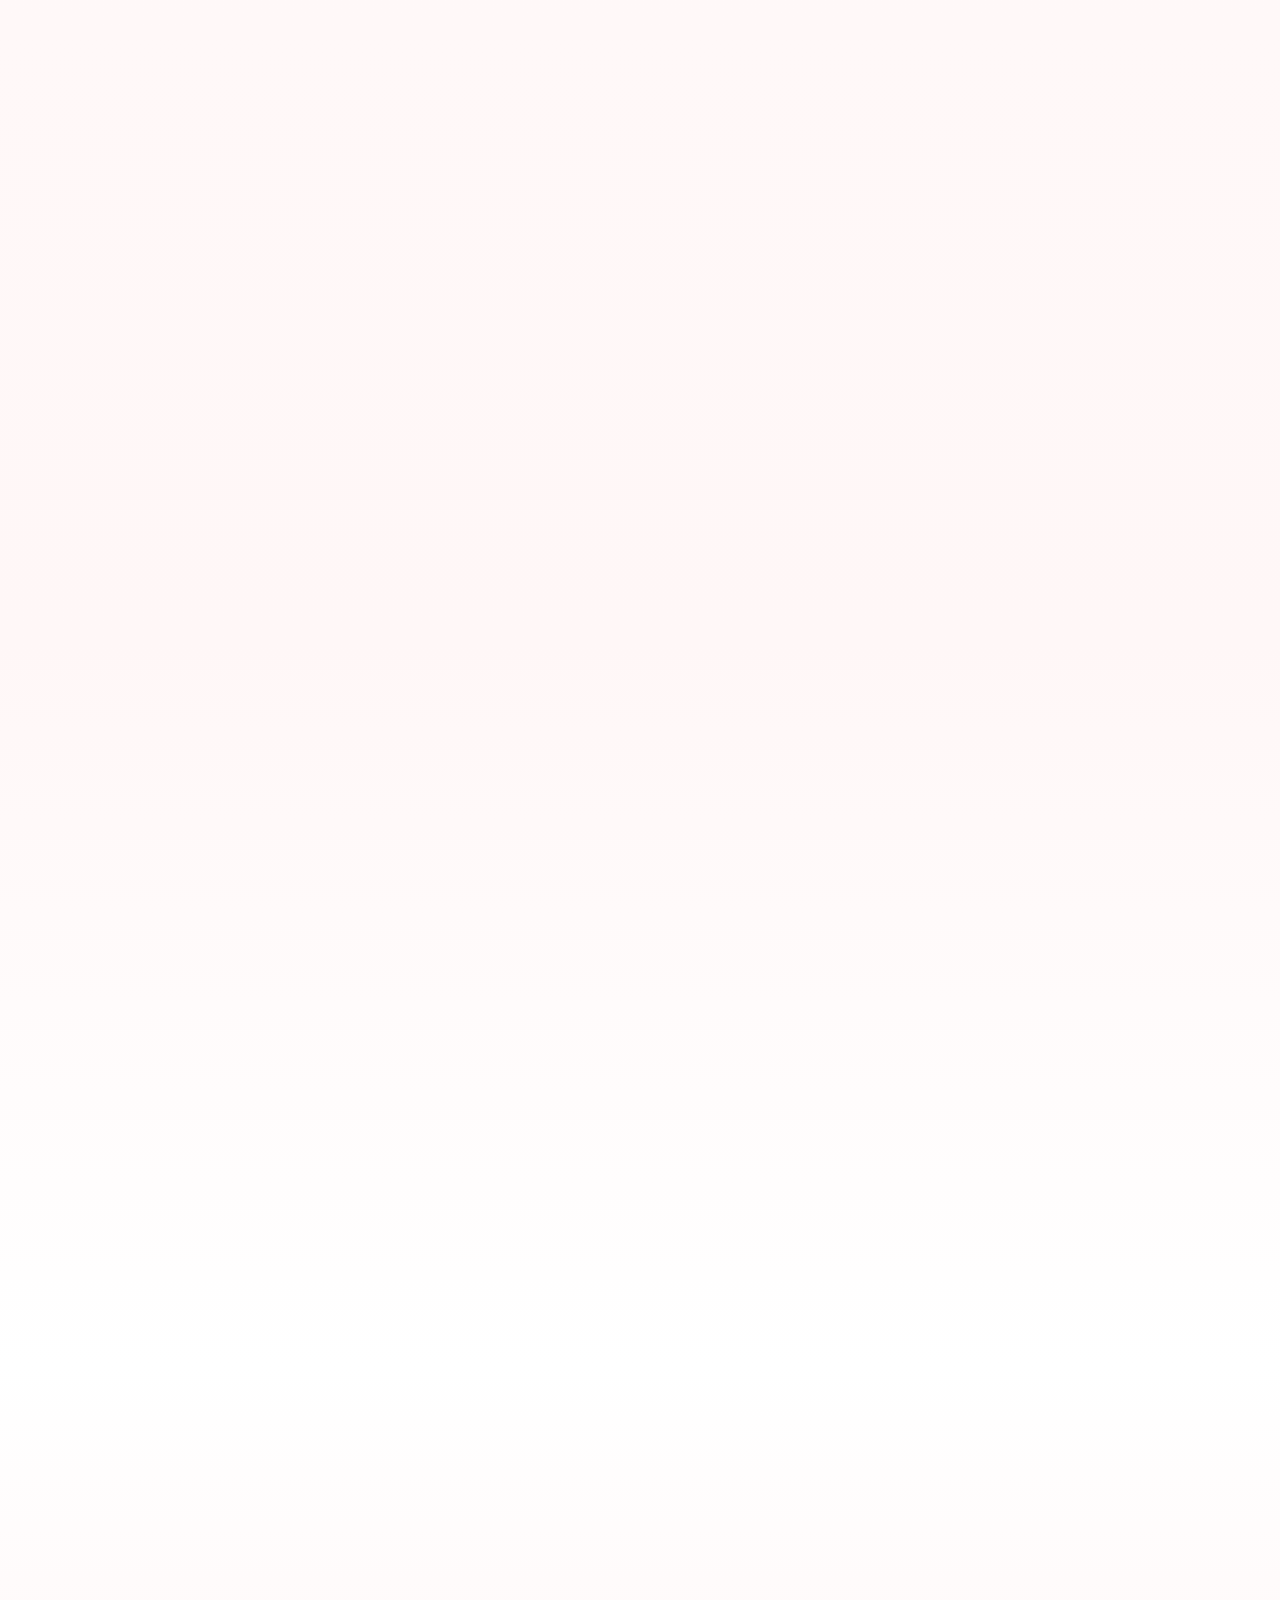
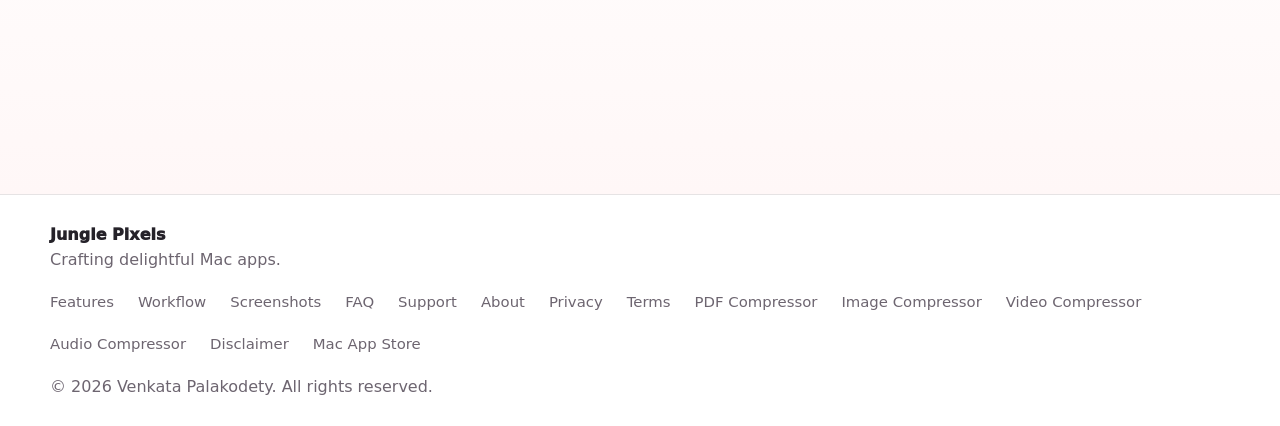
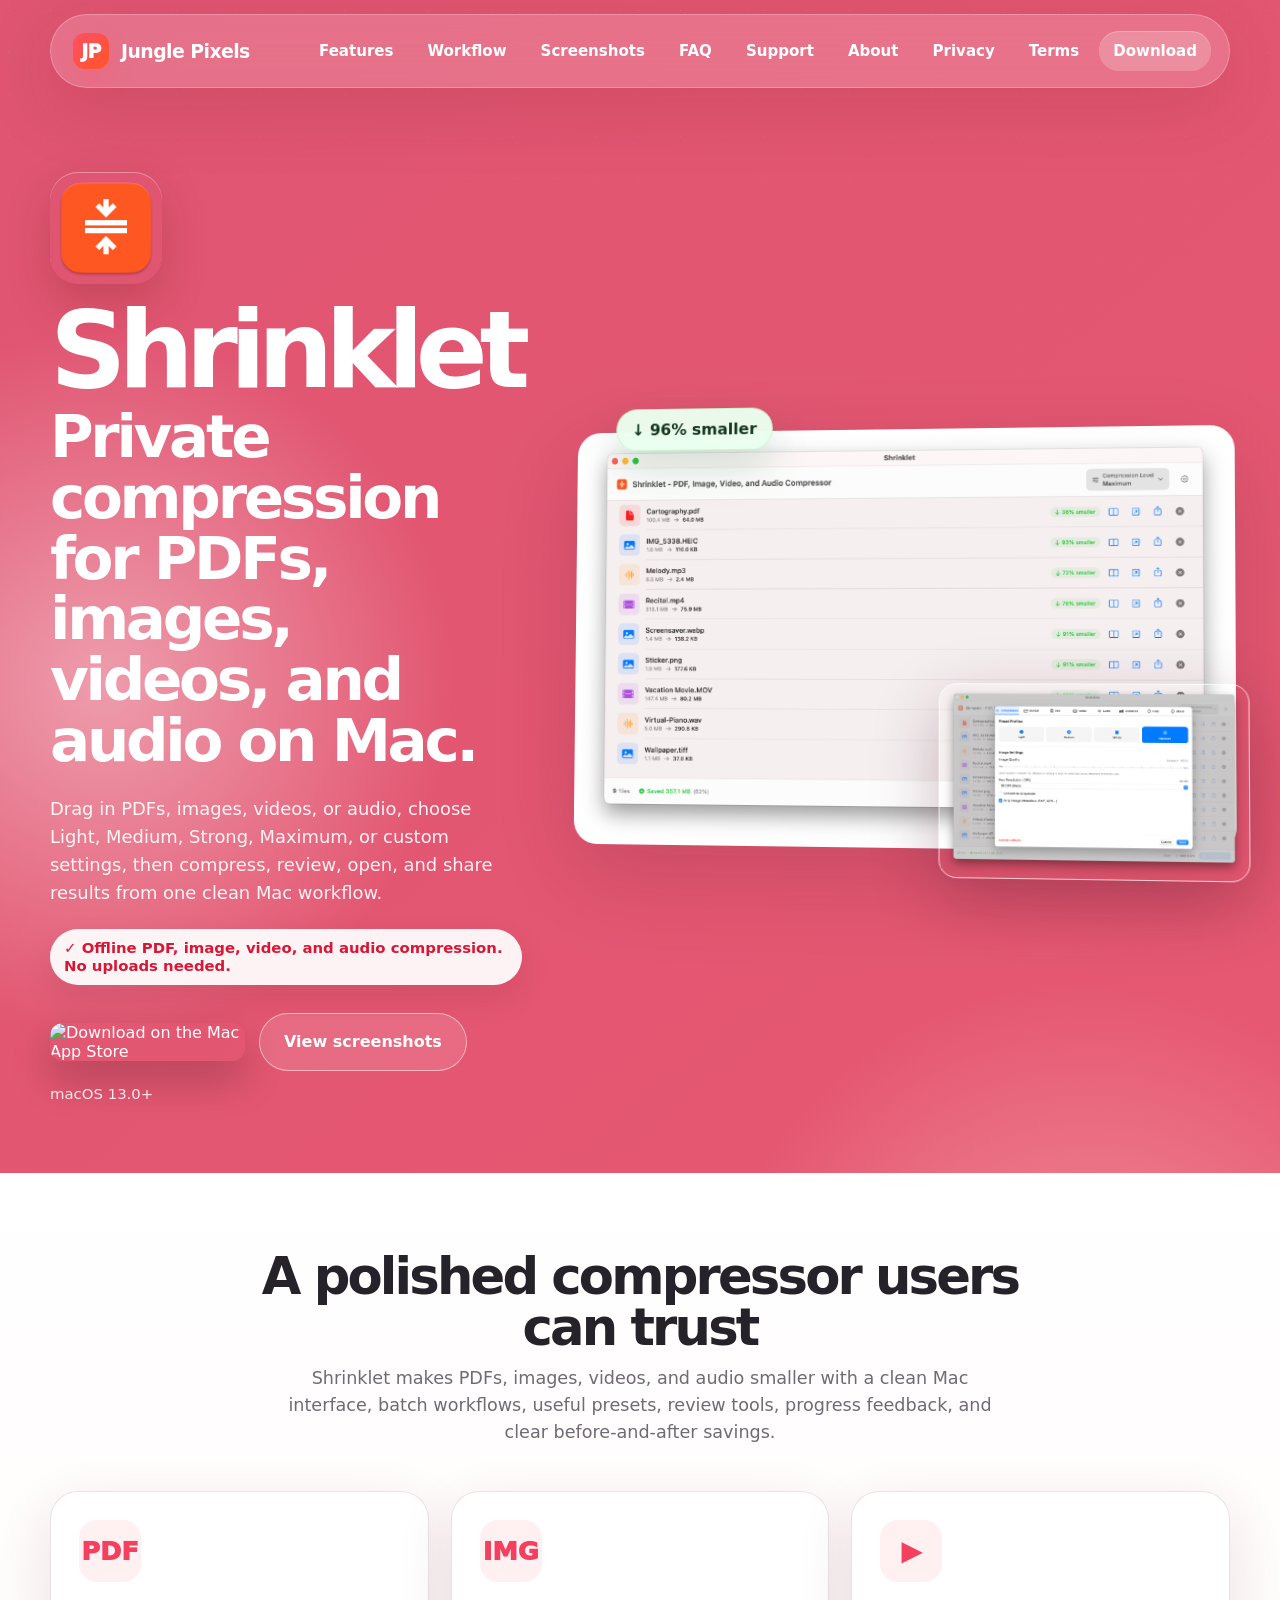
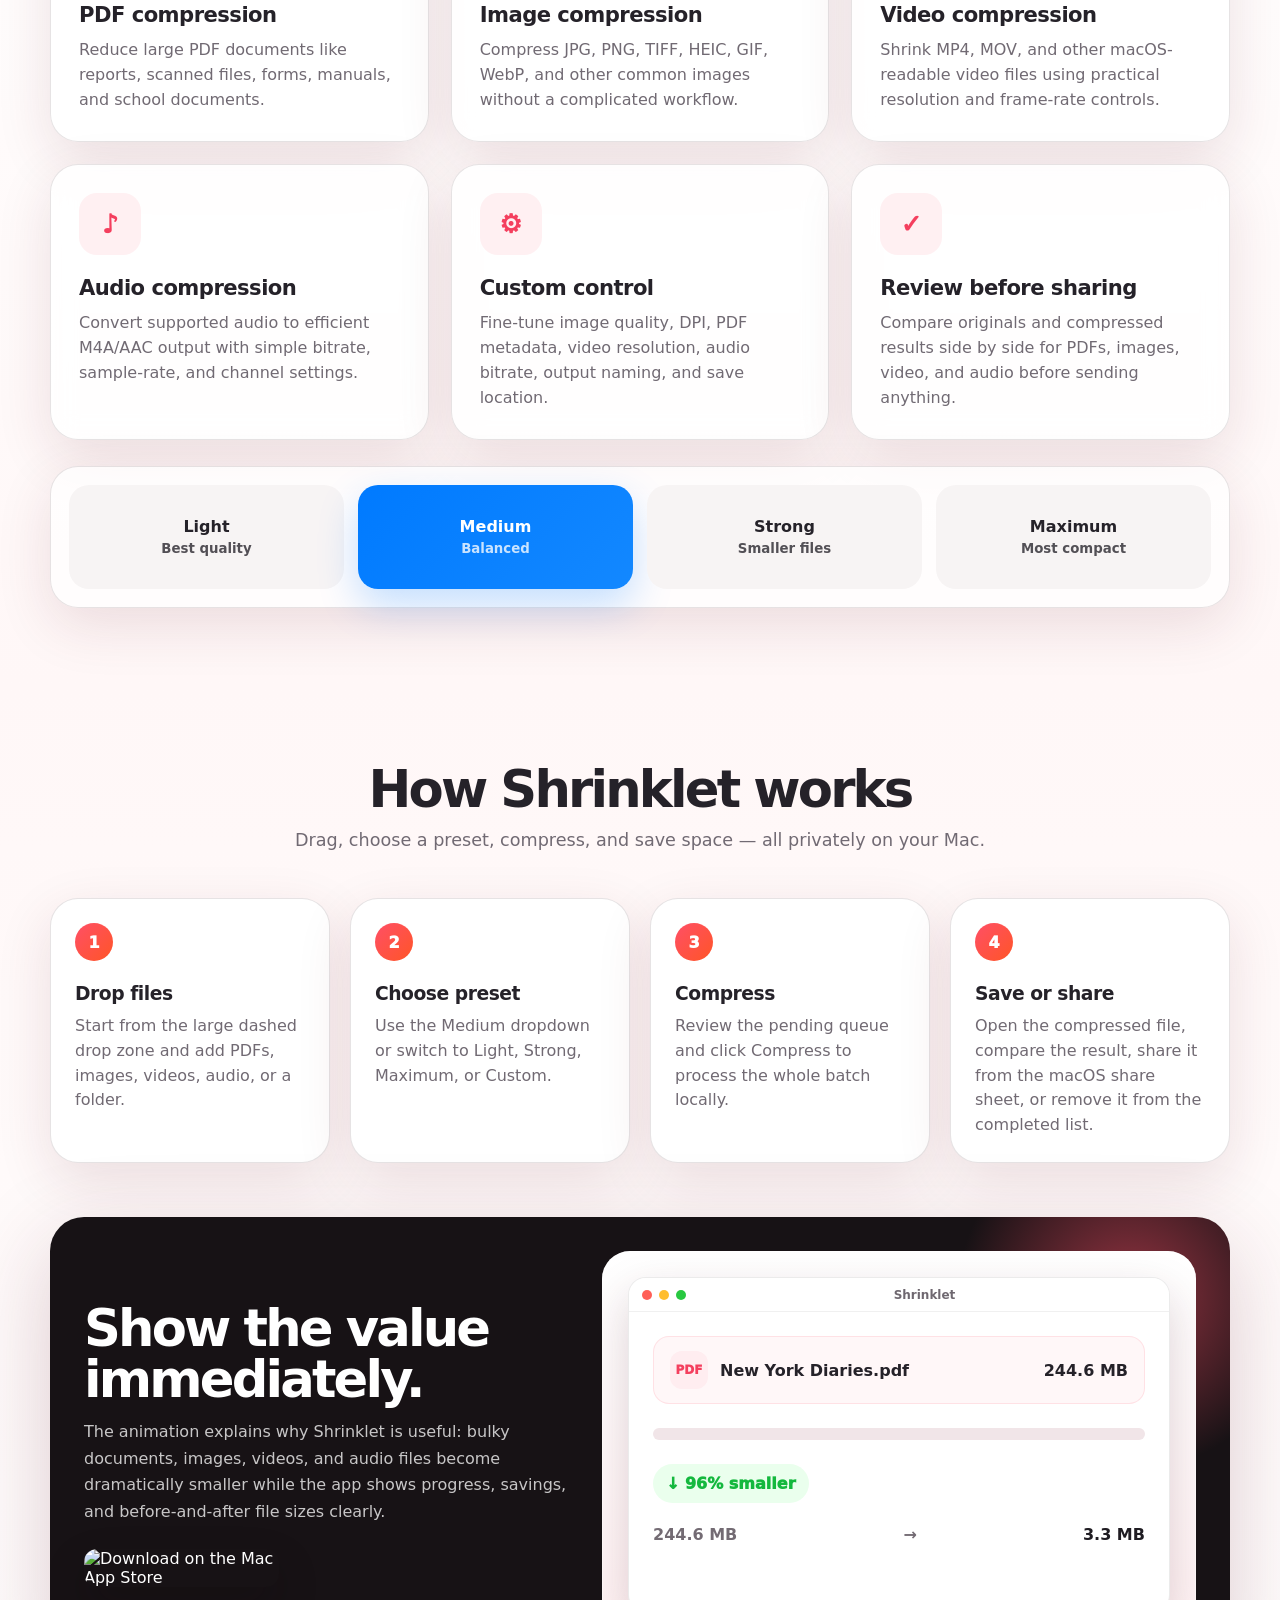
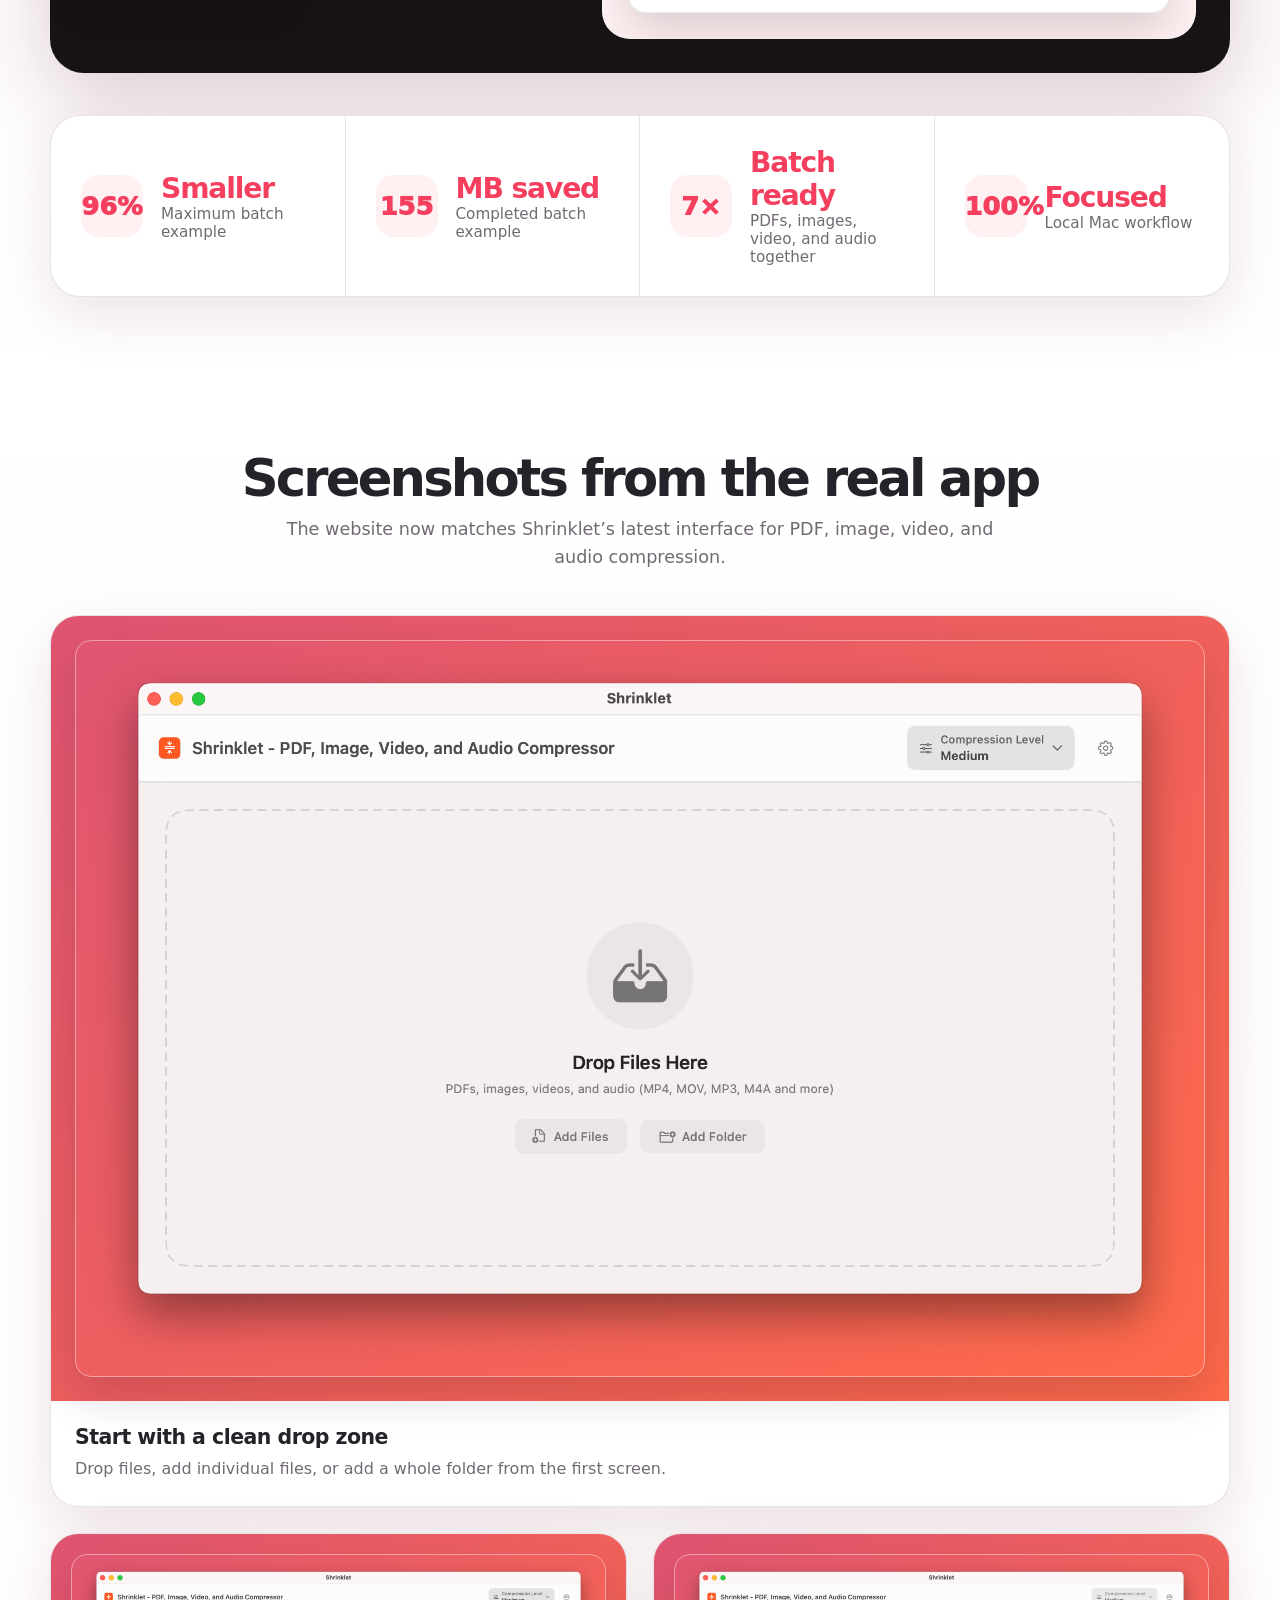
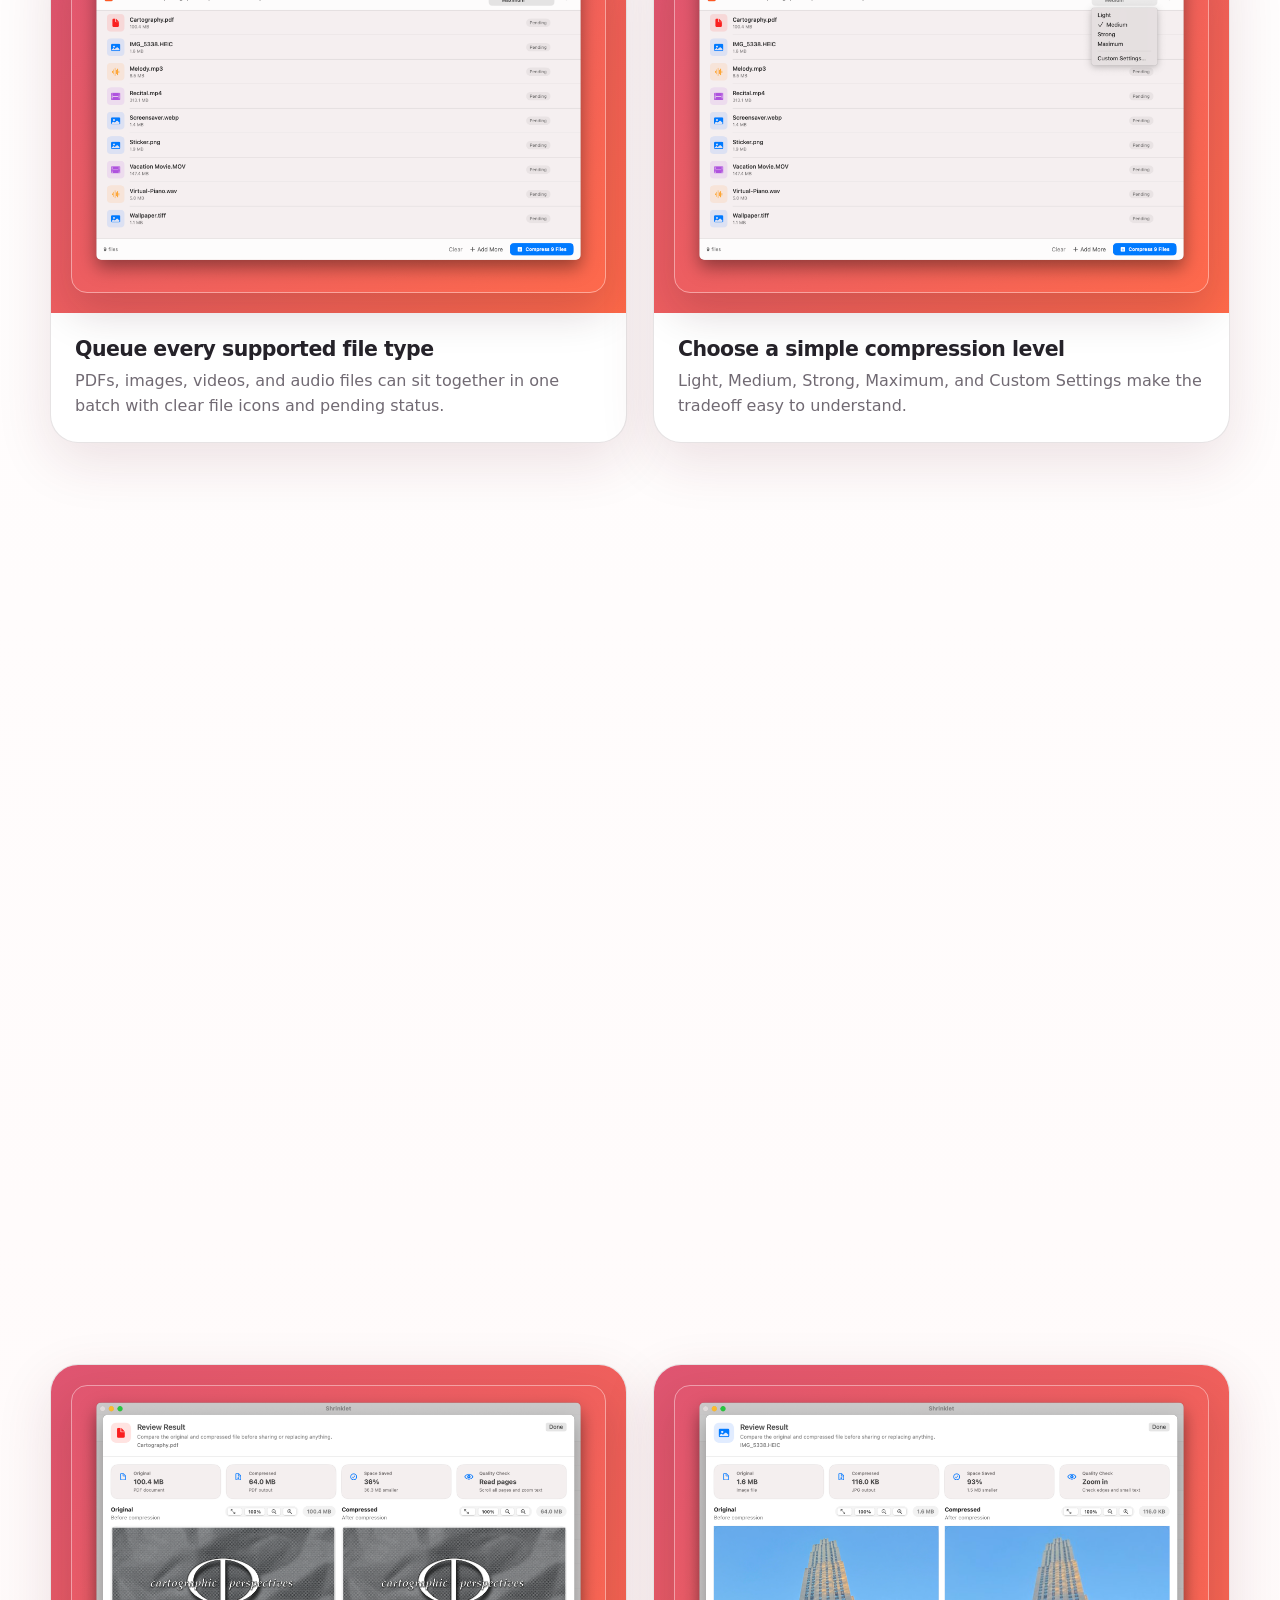
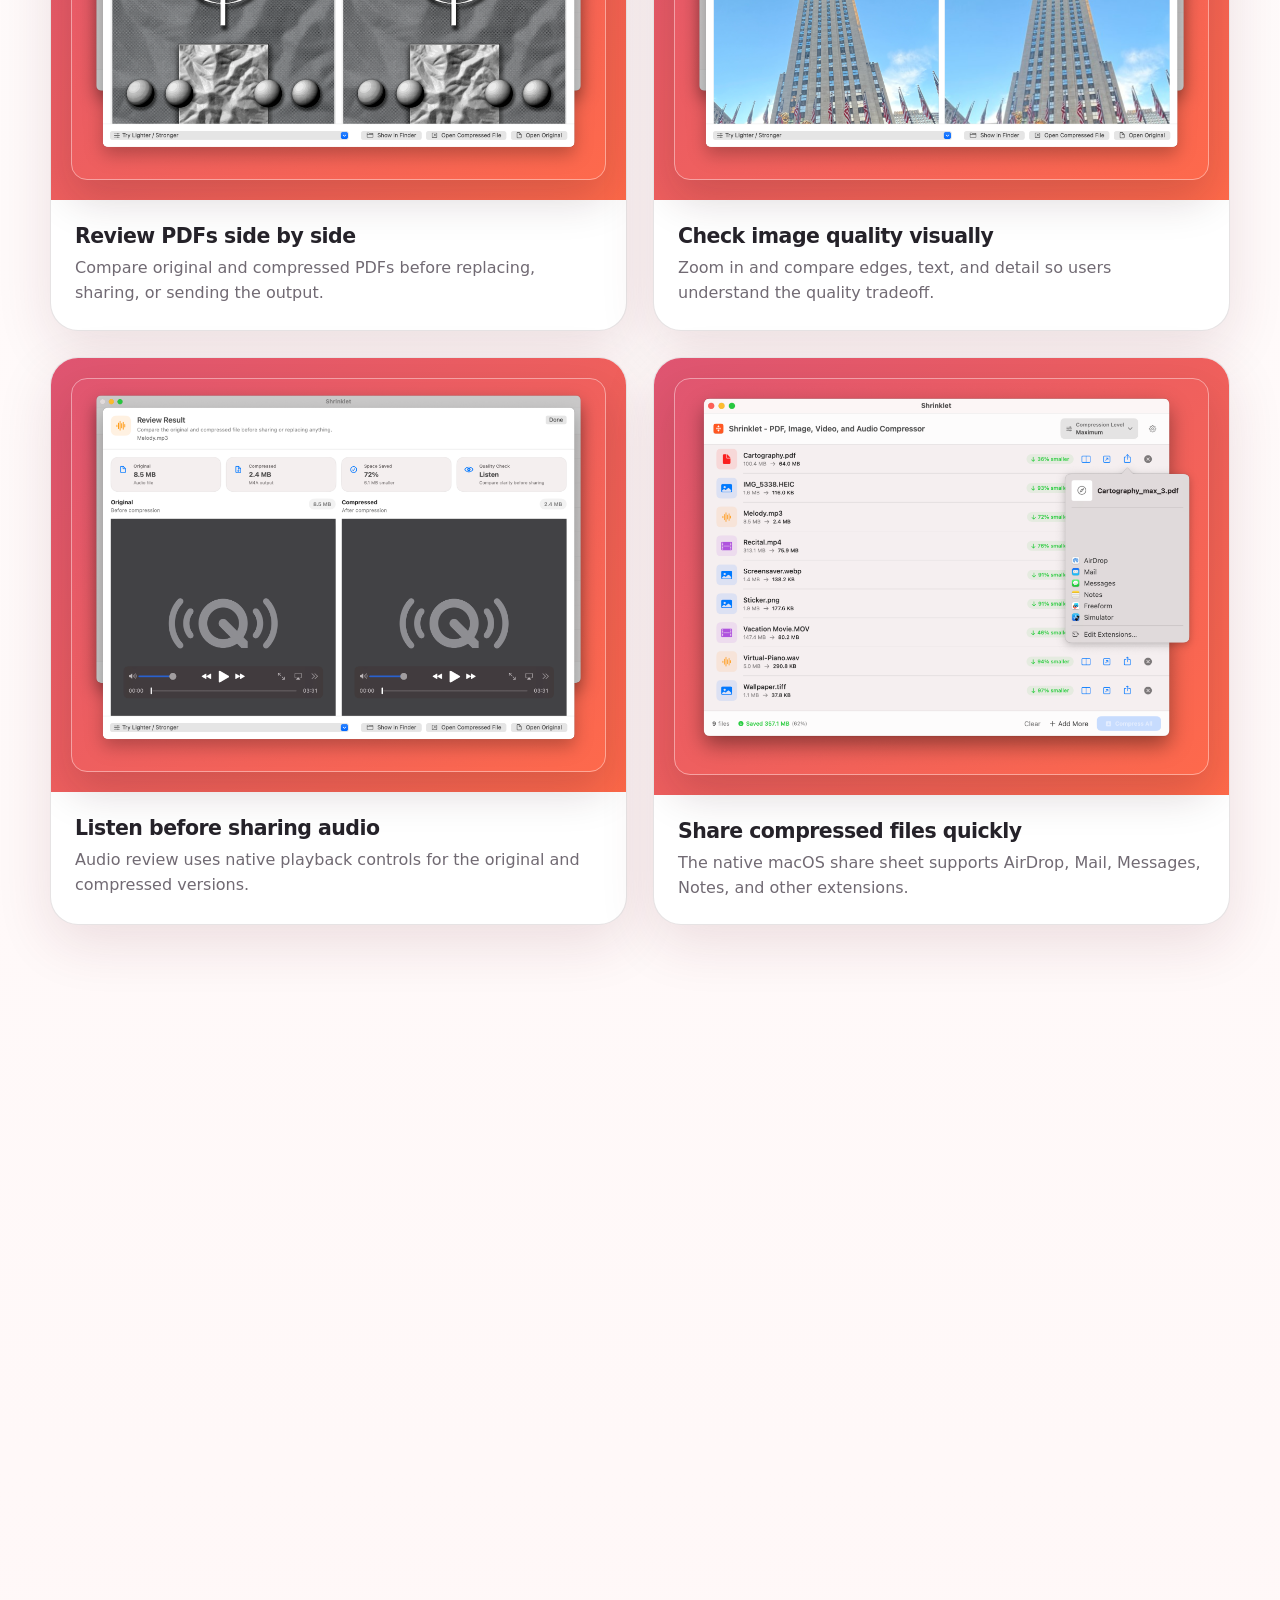
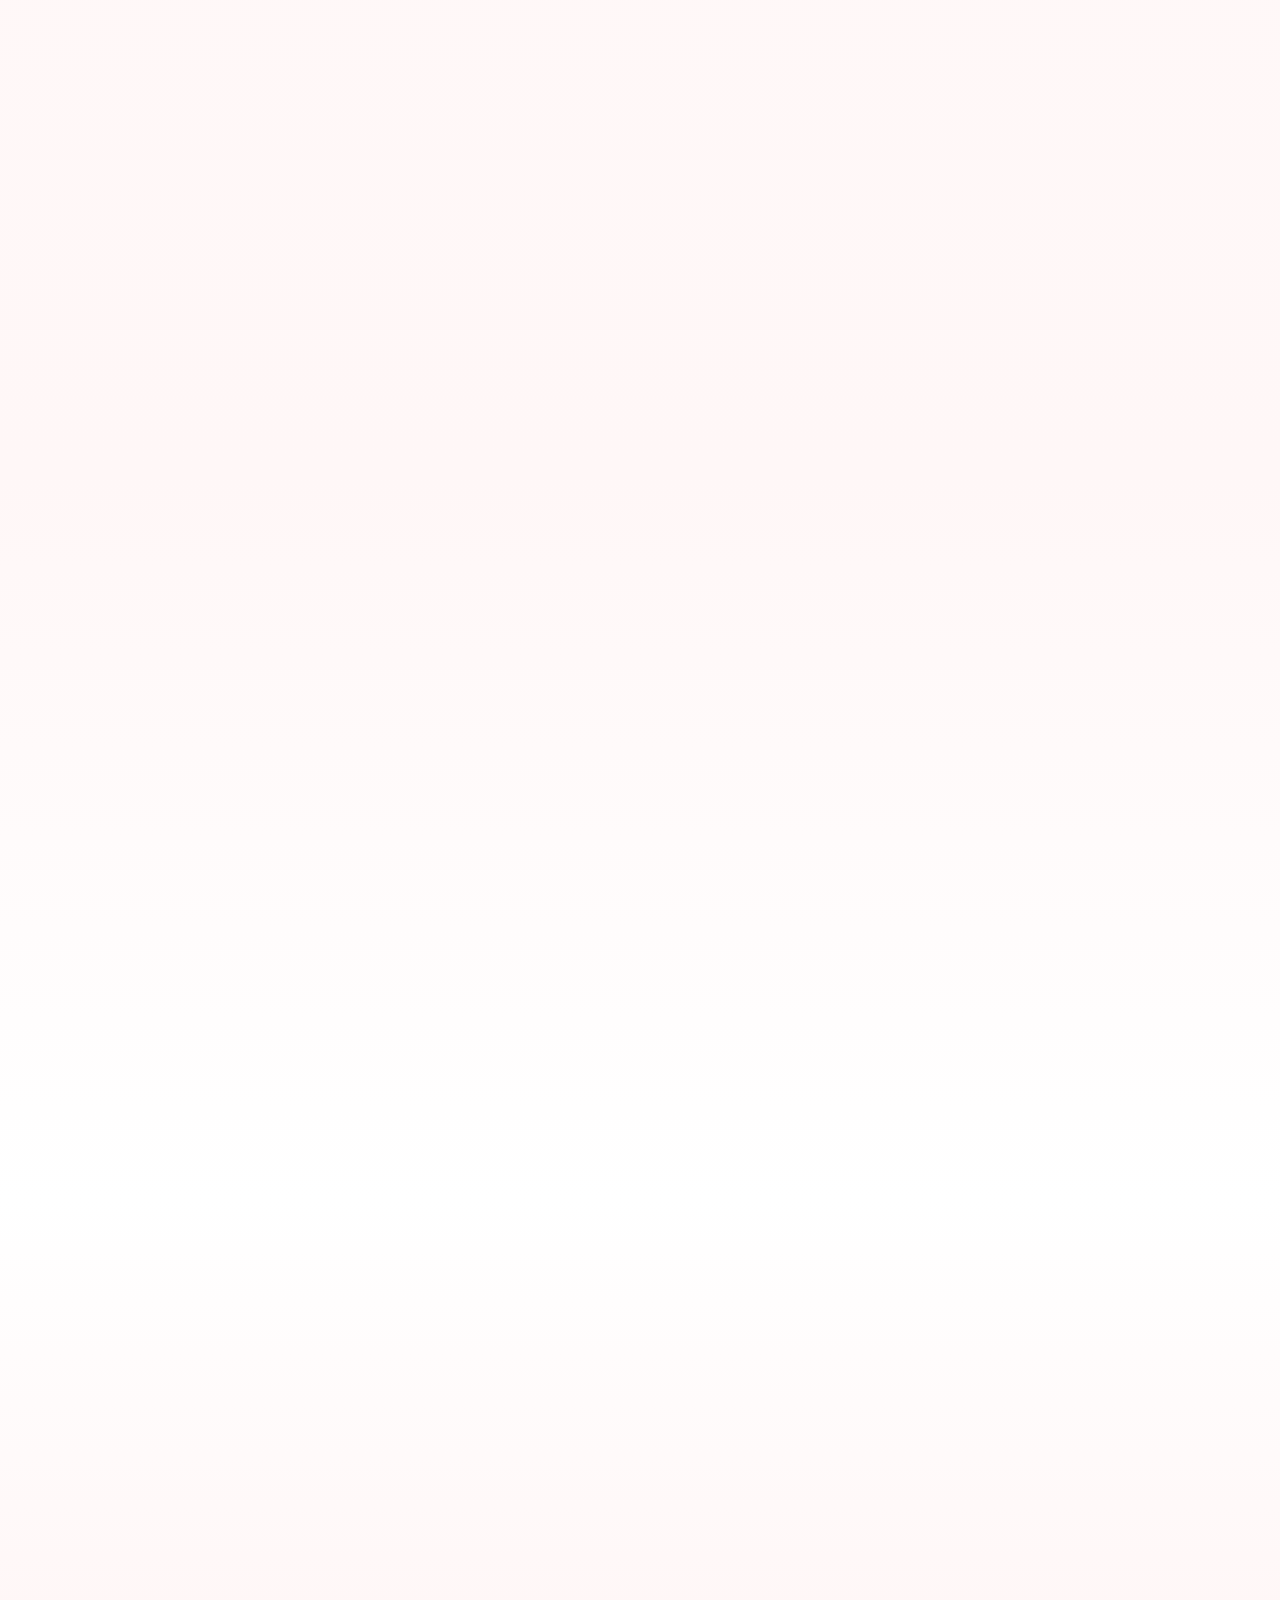
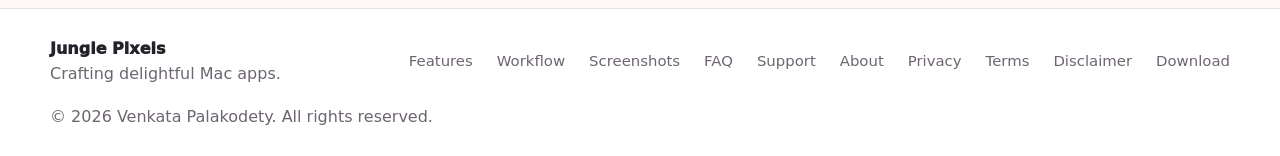
